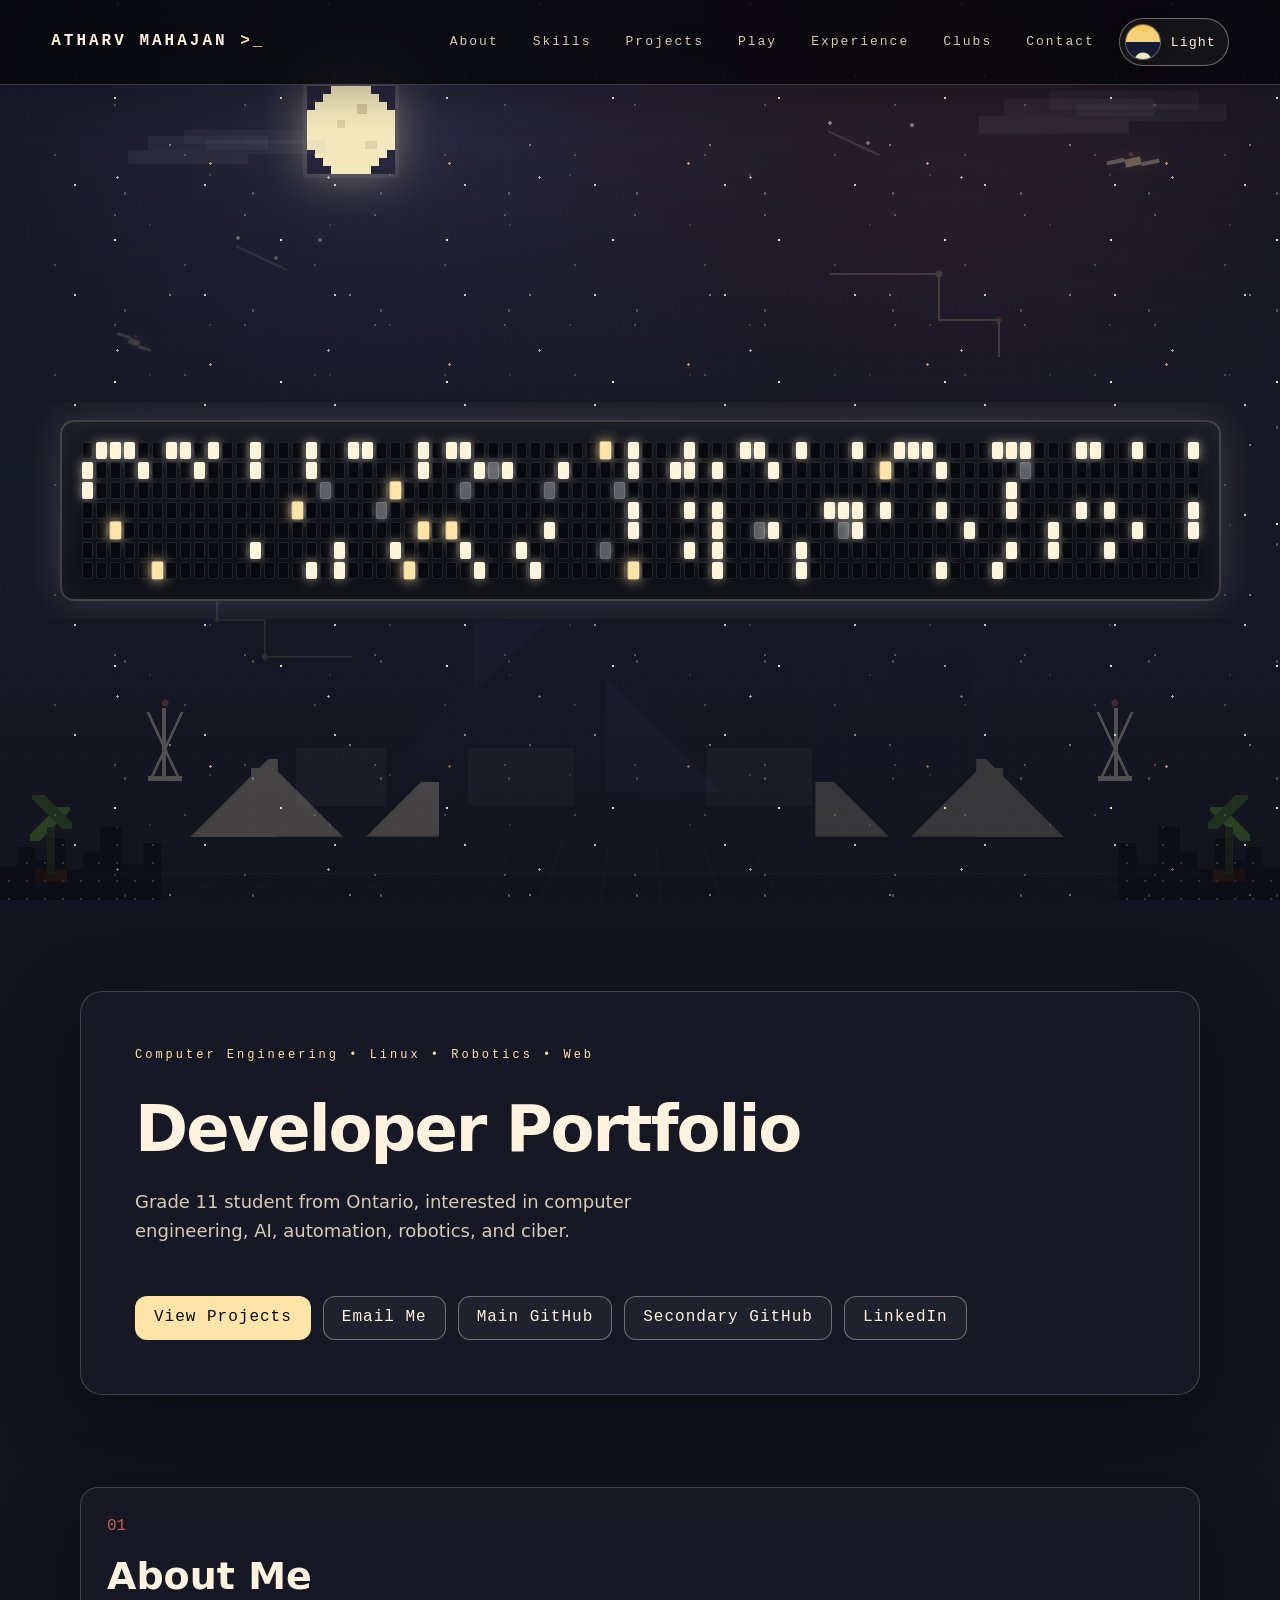
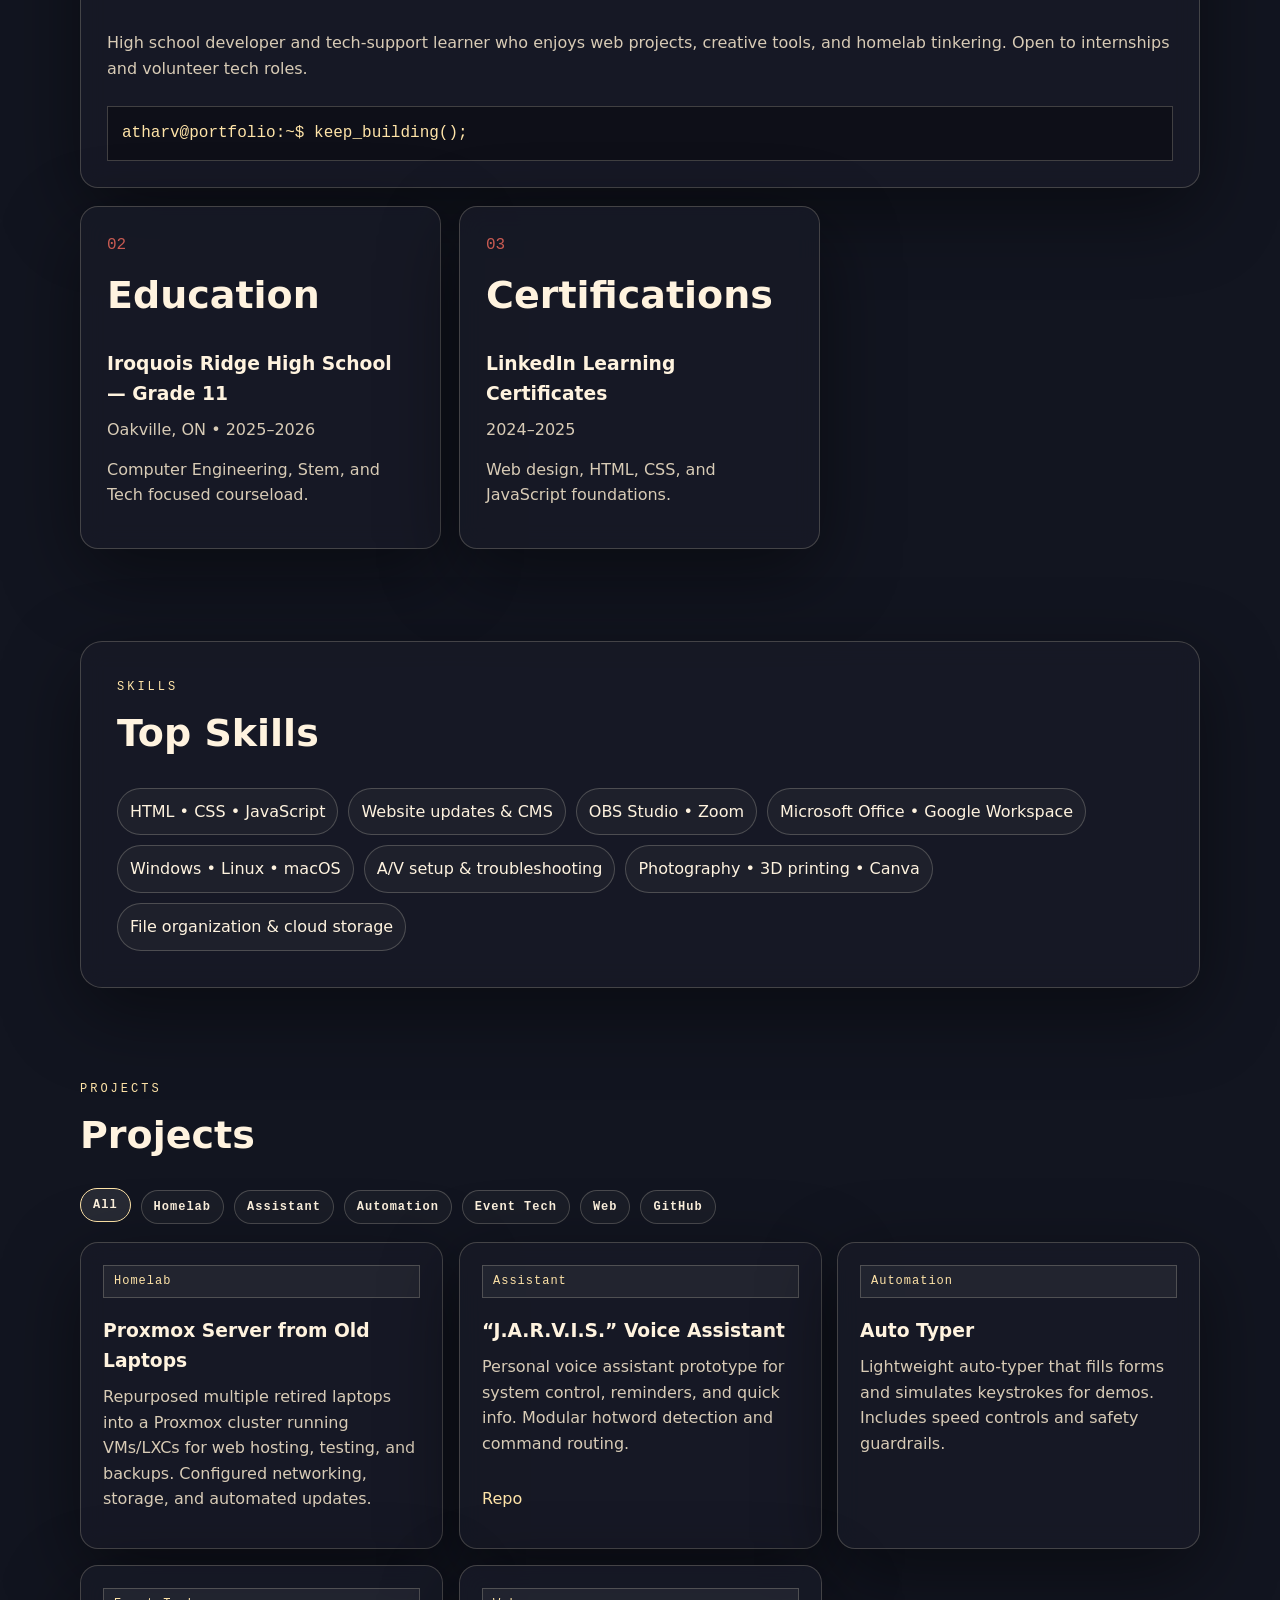
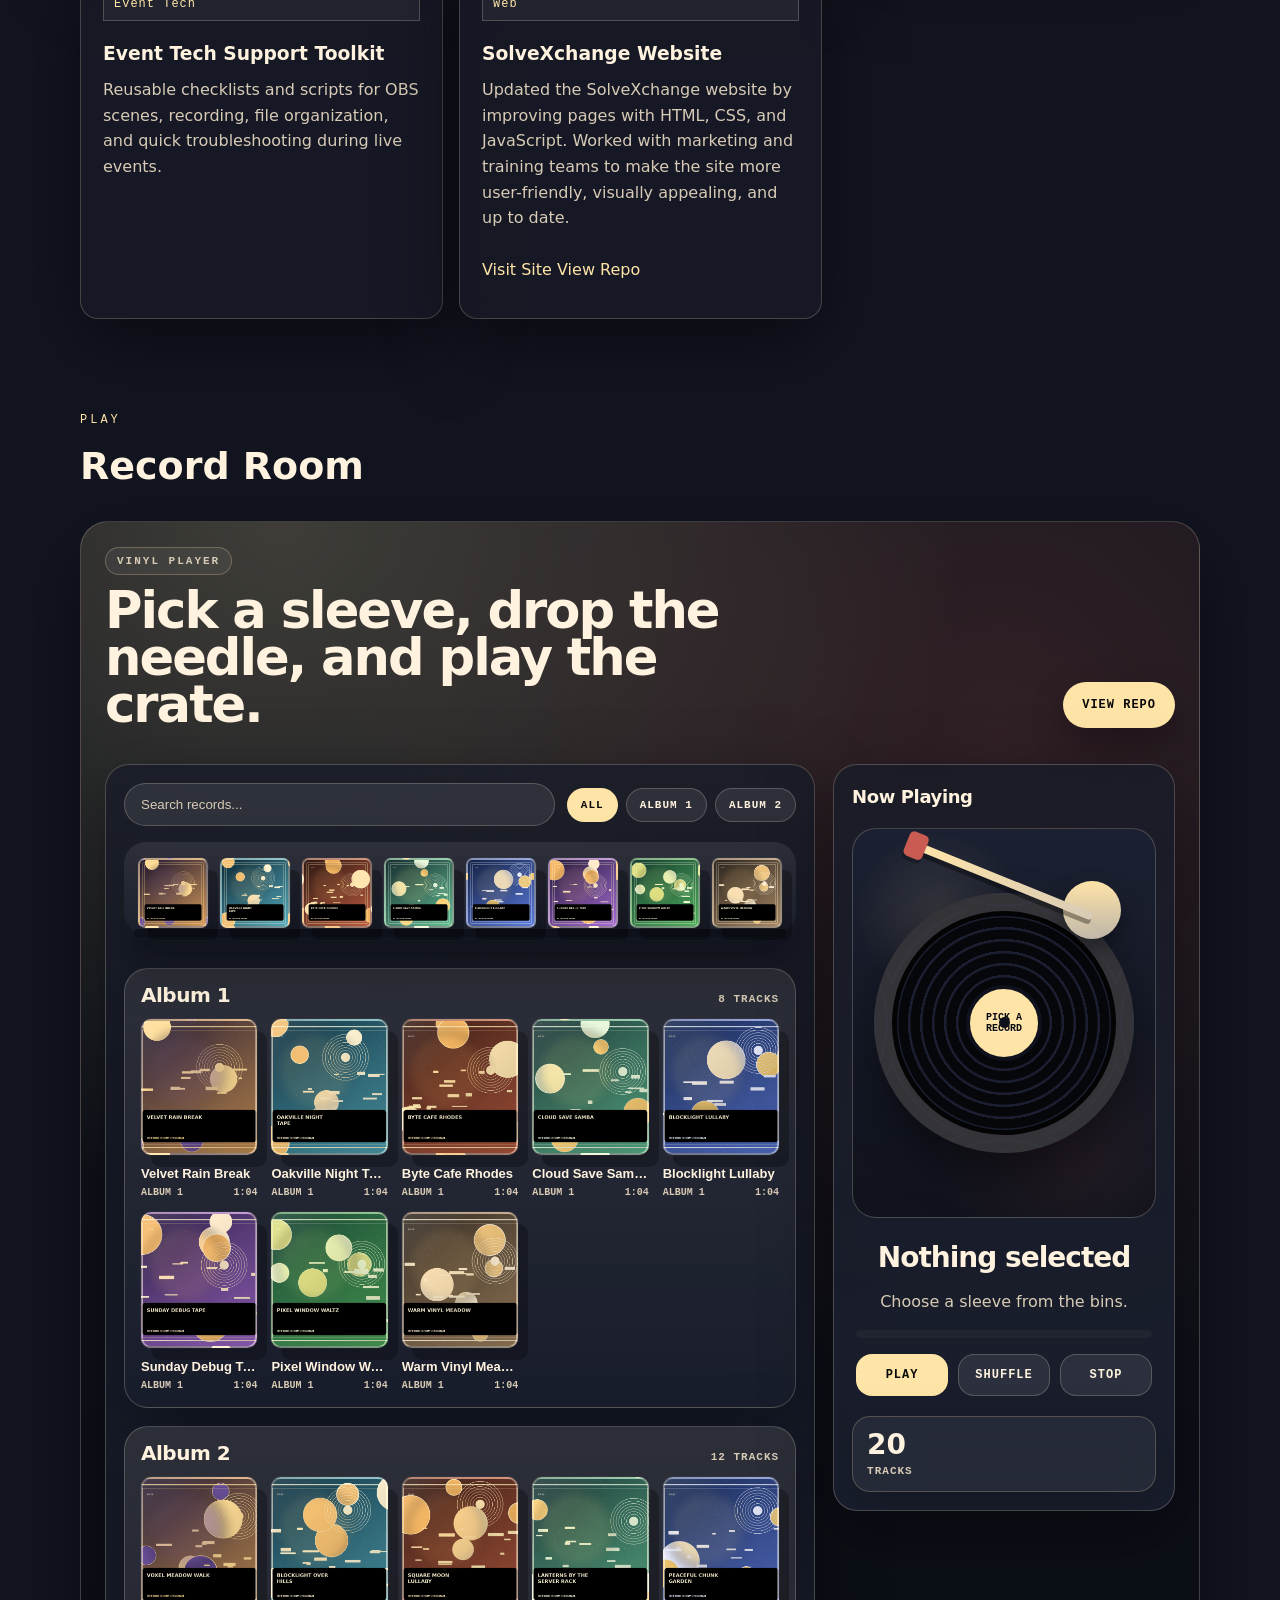
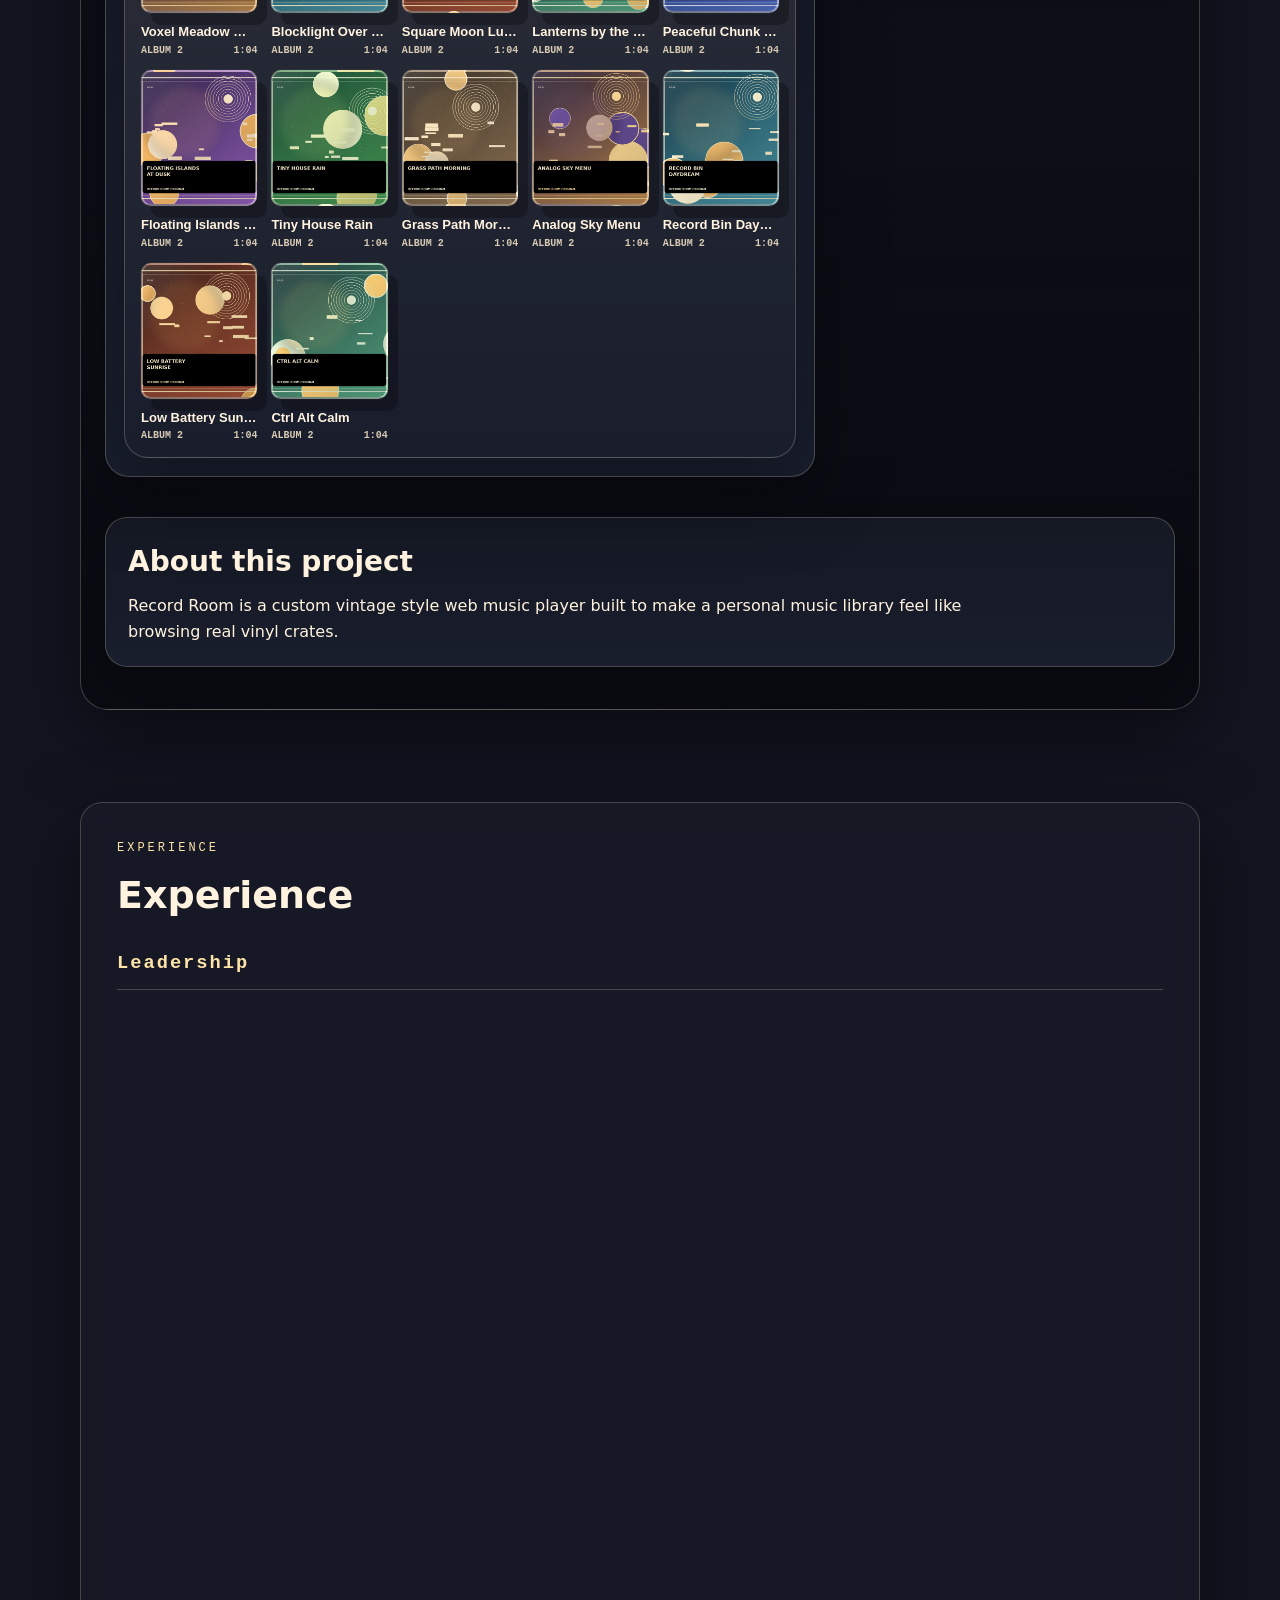
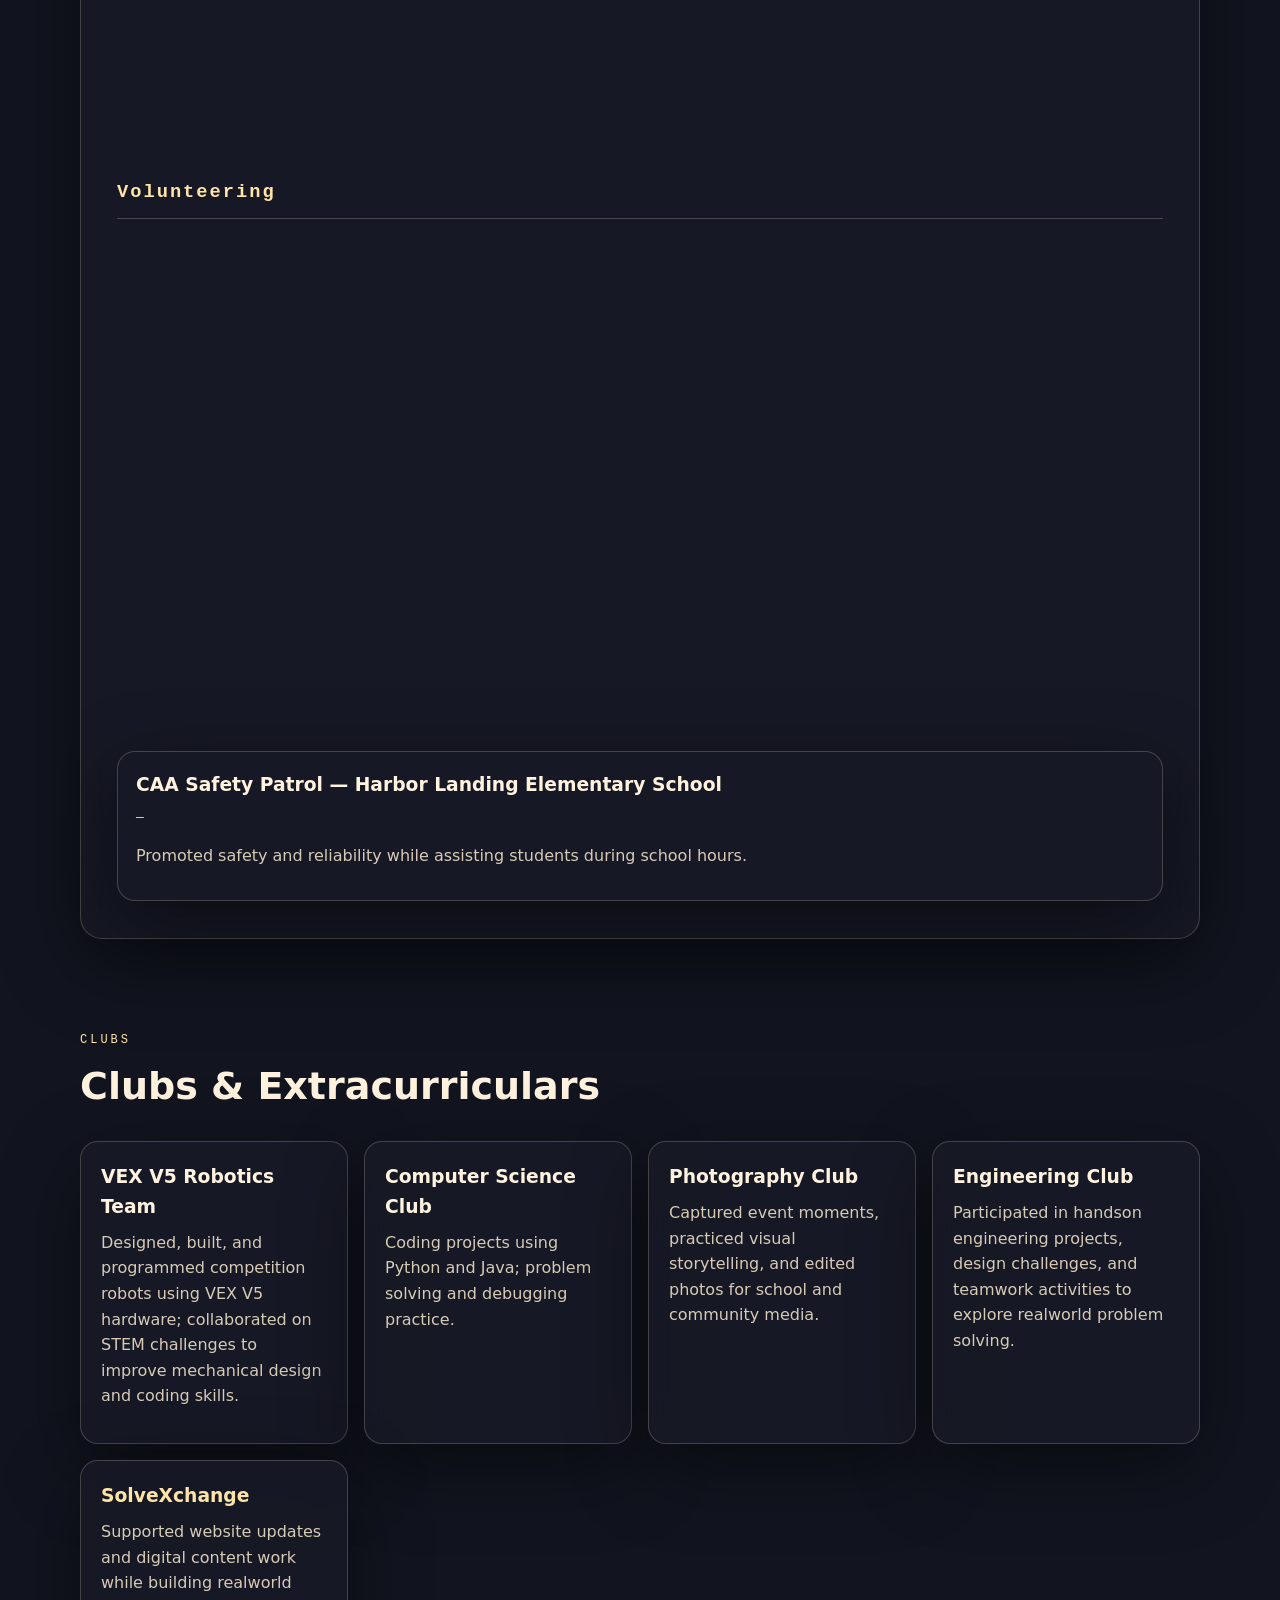
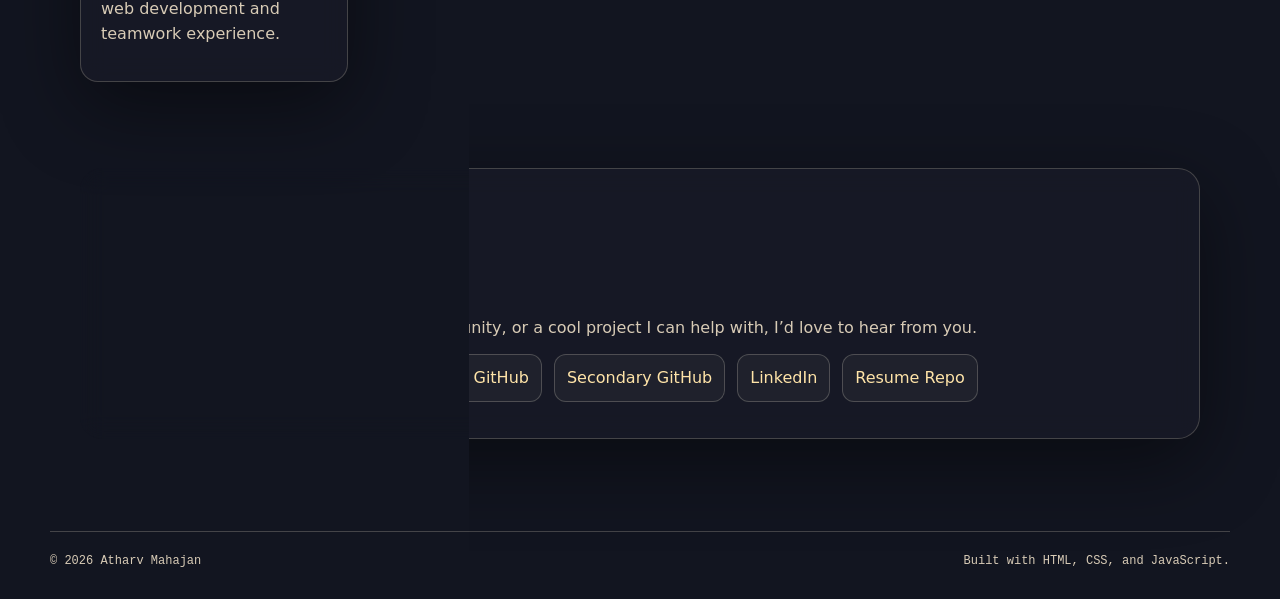
==== index.html @ 2f653647 "Update index.html" ====
<!DOCTYPE html>

<html lang="en">
<head>
<meta charset="utf-8"/>
<meta content="width=device-width, initial-scale=1.0" name="viewport"/>
<title>Atharv Mahajan | Portfolio</title>
<meta content="Atharv Mahajan portfolio with pixel art web elements, projects, skills, volunteering, and contact." name="description"/>
<link href="styles.css" rel="stylesheet"/>
</head>
<body>
<div aria-hidden="true" class="site-bg">
<div class="stars"></div>
<div class="twinkle-stars"></div>
<div class="light-details"></div>
<div class="constellation constellation-a"></div>
<div class="constellation constellation-b"></div>
<div class="moon"></div>
<div class="cloud cloud-a"></div>
<div class="cloud cloud-b"></div>
<div class="mountains"></div>
<div class="pixel-water"></div>
<div class="ground-grid"></div>
<div class="signal-tower tower-left"></div>
<div class="signal-tower tower-right"></div>
<div class="pixel-satellite satellite-a"></div>
<div class="pixel-satellite satellite-b"></div>
<div class="pixel-ridge ridge-a"></div>
<div class="pixel-ridge ridge-b"></div>
<div class="circuit-trace trace-a"></div>
<div class="circuit-trace trace-b"></div>
<div class="skyline skyline-left"></div>
<div class="skyline skyline-right"></div>
<div class="plant plant-left"></div>
<div class="plant plant-right"></div>
</div>
<header class="topbar">
<a aria-label="Go to home" class="brand" href="#home">
<span>ATHARV MAHAJAN</span>
<span class="cursor">&gt;_</span>
</a>
<div class="topbar-actions">
<nav aria-label="Main navigation" class="nav">
<a href="#about">About</a>
<a href="#skills">Skills</a>
<a href="#projects">Projects</a><a href="#play">Play</a>
<a href="#experience">Experience</a>
<a href="#clubs">Clubs</a>
<a href="#contact">Contact</a>
</nav>
<button aria-label="Switch theme" class="theme-toggle day-night-toggle" id="themeToggle" type="button">
<span aria-hidden="true" class="dial-face"><span class="dial-disc"></span></span>
<span class="theme-label">Light</span>
</button>
</div>
</header>
<main>
<section aria-label="Opening name board" class="hero hero-board" id="home">
<div class="name-stage">
<p class="eyebrow board-kicker"></p>
<div aria-label="Animated flip board spelling Atharv Mahajan" class="flip-wrap">
<div class="flip-board" id="nameBoard"></div>
</div>
</div>
</section>
<section class="hero-copy panel-frame intro-panel" id="intro">
<p class="eyebrow">Computer Engineering  • Linux • Robotics • Web</p>
<h1>Developer Portfolio</h1>
<p class="hero-text">
        Grade 11 student from Ontario, interested in computer engineering,
        AI, automation, robotics, and ciber.
      </p>
<div class="hero-actions">
<a class="btn primary" href="#projects">View Projects</a>
<a class="btn" href="#contact">Email Me</a>
<a class="btn" href="https://github.com/Atharvamaj" rel="noopener" target="_blank">Main GitHub</a><a class="btn" href="https://github.com/mahajanatharv2009-design" rel="noopener" target="_blank">Secondary GitHub</a>
<a class="btn" href="https://www.linkedin.com/in/atharv-mahajan-990a02402/" rel="noopener" target="_blank">LinkedIn</a>
</div>
</section>
<section class="section-grid" id="about">
<div class="section-card wide">
<div class="card-title"><span>01</span><h2>About Me</h2></div>
<p>
          High school developer and tech-support learner who enjoys web projects,
          creative tools, and homelab tinkering. Open to internships and volunteer tech roles.
        </p>
<div class="mini-terminal">
<span>atharv@portfolio:~$</span> keep_building();
        </div>
</div>
<div class="section-card">
<div class="card-title"><span>02</span><h2>Education</h2></div>
<h3>Iroquois Ridge High School — Grade 11</h3>
<p>Oakville, ON • 2025–2026</p>
<p>Computer Engineering, Stem, and Tech focused courseload.</p>
</div>
<div class="section-card">
<div class="card-title"><span>03</span><h2>Certifications</h2></div>
<h3>LinkedIn Learning Certificates</h3>
<p>2024–2025</p>
<p>Web design, HTML, CSS, and JavaScript foundations.</p>
</div>
</section>
<section class="panel-frame content-section" id="skills">
<div class="section-heading">
<span class="section-number">SKILLS</span>
<h2>Top Skills</h2>
</div>
<div class="skills-grid">
<span>HTML • CSS • JavaScript</span>
<span>Website updates &amp; CMS</span>
<span>OBS Studio • Zoom</span>
<span>Microsoft Office • Google Workspace</span>
<span>Windows • Linux • macOS</span>
<span>A/V setup &amp; troubleshooting</span>
<span>Photography • 3D printing • Canva</span>
<span>File organization &amp; cloud storage</span>
</div>
</section>
<section class="content-section" id="projects">
<div class="section-heading">
<span class="section-number">PROJECTS</span>
<h2>Projects</h2>
</div>
<div aria-label="Project filters" class="project-controls">
<button class="filter-btn active" data-filter="all" type="button">All</button>
<button class="filter-btn" data-filter="Homelab" type="button">Homelab</button>
<button class="filter-btn" data-filter="Assistant" type="button">Assistant</button>
<button class="filter-btn" data-filter="Automation" type="button">Automation</button>
<button class="filter-btn" data-filter="Event Tech" type="button">Event Tech</button>
<button class="filter-btn" data-filter="Web" type="button">Web</button>
<button class="filter-btn" data-filter="GitHub" type="button">GitHub</button>
</div>
<div class="project-grid" id="projectGrid">
<article class="project-card" data-category="Homelab">
<div class="project-tag">Homelab</div>
<h3>Proxmox Server from Old Laptops</h3>
<p>Repurposed multiple retired laptops into a Proxmox cluster running VMs/LXCs for web hosting, testing, and backups. Configured networking, storage, and automated updates.</p>
</article>
<article class="project-card" data-category="Assistant">
<div class="project-tag">Assistant</div>
<h3>“J.A.R.V.I.S.” Voice Assistant</h3>
<p>Personal voice assistant prototype for system control, reminders, and quick info. Modular hotword detection and command routing.</p>
<p class="links"><a href="https://github.com/mahajanatharv2009-design/J.A.R.V.I.S." rel="noopener" target="_blank">Repo</a></p>
</article>
<article class="project-card" data-category="Automation">
<div class="project-tag">Automation</div>
<h3>Auto Typer</h3>
<p>Lightweight auto-typer that fills forms and simulates keystrokes for demos. Includes speed controls and safety guardrails.</p>
</article>
<article class="project-card" data-category="Event Tech">
<div class="project-tag">Event Tech</div>
<h3>Event Tech Support Toolkit</h3>
<p>Reusable checklists and scripts for OBS scenes, recording, file organization, and quick troubleshooting during live events.</p>
</article>
<article class="project-card" data-category="Web">
  <div class="project-tag">Web</div>

  <h3>SolveXchange Website</h3>

  <p>
    Updated the SolveXchange website by improving pages with HTML, CSS, and JavaScript.
    Worked with marketing and training teams to make the site more user-friendly,
    visually appealing, and up to date.
  </p>

  <p class="links">
    <a href="https://www.solvexchange.org" rel="noopener" target="_blank">Visit Site</a>
    <a href="https://github.com/yih0nk/SolveXchange-Website/tree/Atharv" rel="noopener" target="_blank">View Repo</a>
  </p>
</article>
</div>
</section>
<section class="content-section record-room-section" id="play">
<div class="section-heading">
<span class="section-number">PLAY</span>
<h2>Record Room</h2>
</div>
<div aria-label="Interactive record room music player" class="record-room">
<div class="rr-head">
<div>
<p class="rr-kicker">VINYL PLAYER</p>
<h3>Pick a sleeve, drop the needle, and play the crate.</h3>
</div>
<a class="rr-repo-btn" href="https://github.com/Atharvamaj" target="_blank" rel="noopener">View Repo</a>
</div>
<div class="rr-layout">
<section aria-label="Record store bins" class="rr-room">
<div class="rr-controls">
<input autocomplete="off" class="rr-search" id="rrSearch" placeholder="Search records..."/>
<div aria-label="Record filters" class="rr-tabs">
<button class="rr-tab active" data-filter="all" type="button">All</button>
<button class="rr-tab" data-filter="my" type="button">Album 1</button>
<button class="rr-tab" data-filter="other" type="button">Album 2</button>
</div>
</div>
<div class="rr-wall" id="rrWall"></div>
<div class="rr-bins">
<div class="rr-bin" id="rrMainBinWrap">
<div class="rr-bin-head"><h3>Album 1</h3><small id="rrAlbumOneCount">0 tracks</small></div>
<div class="rr-records" id="rrMyBin"></div>
<div class="rr-empty" id="rrEmptyMy">No matching records here.</div>
</div>
<div class="rr-bin" id="rrNameBinWrap">
<div class="rr-bin-head"><h3>Album 2</h3><small id="rrAlbumTwoCount">0 tracks</small></div>
<div class="rr-records" id="rrOtherBin"></div>
<div class="rr-empty" id="rrEmptyOther">No matching records here.</div>
</div>
</div>
</section>
<aside aria-label="Turntable player" class="rr-deck">
<h3>Now Playing</h3>
<div class="rr-turntable">
<div class="rr-platter" id="rrRecord"><div class="rr-center-label" id="rrLabel">PICK A RECORD</div></div>
<div class="rr-arm-base"></div>
<div class="rr-arm" id="rrArm"></div>
</div>
<div class="rr-now">
<h3 class="rr-now-title" id="rrNowTitle">Nothing selected</h3>
<p class="rr-now-meta" id="rrNowMeta">Choose a sleeve from the bins.</p>
<div class="rr-progress"><div class="rr-bar" id="rrBar"></div></div>
<div class="rr-actions">
<button id="rrPlayBtn" type="button">Play</button>
<button class="rr-secondary" id="rrShuffleBtn" type="button">Shuffle</button>
<button class="rr-secondary" id="rrStopBtn" type="button">Stop</button>
</div>
<div class="rr-queue" id="rrQueue"></div>
</div>
<div class="rr-stat"><b id="rrTrackCount">0</b><span>Tracks</span></div>
</div>
<div class="rr-project-info">
<div>
<h3>About this project</h3>
<p>Record Room is a custom vintage style web music player built to make a personal music library feel like browsing real vinyl crates.</p>
</div>
</aside>
</div>
</div>
</section>
<section class="content-section panel-frame" id="experience">
<div class="section-heading">
<span class="section-number">EXPERIENCE</span>
<h2>Experience</h2>
</div>
<div class="experience-groups">
<div class="experience-group">
<h3 class="experience-subheading">Leadership</h3>
<div class="timeline">
<article>
<h3>Web Developer — <a href="https://www.solvexchange.org" rel="noopener" target="_blank">SolveXchange</a></h3>
<p class="meta">2025–2027</p>
<p>Updated the SolveXchange website by improving pages with HTML, CSS, and JavaScript. Worked with marketing and training teams to make the site more user-friendly, visually appealing, and up to date.</p>
</article>
<article>
<h3>VEX V5 Robotics Team — Robotics Leadership</h3>
<p class="meta">2025–2027</p>
<p>Supported robotics teamwork by designing, building, and programming VEX V5 robots while collaborating on STEM challenges, testing ideas, and improving mechanical and coding decisions.</p>
</article>
<article>
<h3>Youth Library Leader — Oakville Public Library</h3>
<p class="meta">2025–2026</p>
<p>Volunteered with Oakville Public Library’s teen leadership program for ages 14–18; planned library events, supported community programs, and developed leadership and public-speaking skills. Collected Volunteering experience 20 hours</p>
</article>
<article>
<h3>Link Crew Leader — Iroquois Ridge High School</h3>
<p class="meta">2025-2026</p>
<p>Mentor Grade 9 students and support their transition into high school life; develop leadership, teamwork, and communication through peer engagement. Collected Volunteering experience 20 hours</p>
</article>
</div>
</div>
<div class="experience-group">
<h3 class="experience-subheading">Volunteering</h3>
<div class="timeline">
<article>
<h3>Volunteer — Halton Down Syndrome Association</h3>
<p class="meta">2024</p>
<p>Assisted with event coordination and technical setup during community events; learned inclusive teamwork and event logistics.</p>
</article>
<article>
<h3>Community Photography Volunteer — Local Temple</h3>
<p class="meta">2023</p>
<p>Captured and organized event photos to support online promotion and engagement; applied visual storytelling skills.</p>
</article>
<article>
<h3>Greeting Card Volunteer — Sending Sunshine</h3>
<p class="meta">2023–2024</p>
<p>Designed and sent over 100 greeting cards to support seniors’ well-being.</p>
</article>
<article>
<h3>CAA Safety Patrol — Harbor Landing Elementary School</h3>
<p class="meta">—</p>
<p>Promoted safety and reliability while assisting students during school hours.</p>
</article>
</div>
</div>
</div></section>
<section class="content-section" id="clubs">
<div class="section-heading">
<span class="section-number">CLUBS</span>
<h2>Clubs &amp; Extracurriculars</h2>
</div>
<div class="club-grid">
<div><h3>VEX V5 Robotics Team</h3><p>Designed, built, and programmed competition robots using VEX V5 hardware; collaborated on STEM challenges to improve mechanical design and coding skills.</p></div>
<div><h3>Computer Science Club</h3><p>Coding projects using Python and Java; problem solving and debugging practice.</p></div>
<div><h3>Photography Club</h3><p>Captured event moments, practiced visual storytelling, and edited photos for school and community media.</p></div>
<div><h3>Engineering Club</h3><p>Participated in handson engineering projects, design challenges, and teamwork activities to explore realworld problem solving.</p></div>
<div><h3><a href="https://www.solvexchange.org" rel="noopener" target="_blank">SolveXchange</a></h3><p>Supported website updates and digital content work while building realworld web development and teamwork experience.</p></div></div>
</section>
<section class="contact panel-frame" id="contact">
<div class="section-heading">
<span class="section-number">CONTACT</span>
<h2>Contact</h2>
</div>
<p>If you have an internship, volunteer opportunity, or a cool project I can help with, I’d love to hear from you.</p>
<div class="contact-links">
<a href="mailto:mahajanatharv2009@gmail.com?subject=Portfolio%20Inquiry">mahajanatharv2009@gmail.com</a>
<a href="https://github.com/Atharvamaj" rel="noopener" target="_blank">Main GitHub</a>
<a href="https://github.com/mahajanatharv2009-design" rel="noopener" target="_blank">Secondary GitHub</a>
<a href="https://www.linkedin.com/in/atharv-mahajan-990a02402/" rel="noopener" target="_blank">LinkedIn</a>
<a href="https://github.com/mahajanatharv2009-design/Resume_AtharvMahajan" rel="noopener" target="_blank">Resume Repo</a></div>
</section>
</main>
<footer>
<span>© <span id="year"></span> Atharv Mahajan</span>
<span>Built with HTML, CSS, and JavaScript.</span>
</footer>
<script src="tracks.js"></script><script src="generated-projects.js"></script><script src="script.js"></script>
</body>
</html>
---- styles.css ----
:root {
  --bg: #0b0c12;
  --panel: rgba(17, 20, 29, 0.90);
  --panel-solid: #151925;
  --panel-soft: rgba(255, 255, 255, 0.065);
  --line: rgba(240, 232, 216, 0.18);
  --line-strong: rgba(255, 245, 225, 0.32);
  --text: #f7eddc;
  --muted: #c8bca8;
  --accent: #fff0c8;
  --red: #b4473f;
  --red-soft: rgba(180, 71, 63, 0.34);
  --glow: rgba(255, 240, 200, 0.40);
  --shadow: 0 24px 80px rgba(0, 0, 0, 0.46);
  --font-pixel: ui-monospace, SFMono-Regular, Menlo, Monaco, Consolas, "Liberation Mono", "Courier New", monospace;
  --font-body: Inter, ui-sans-serif, system-ui, -apple-system, BlinkMacSystemFont, "Segoe UI", sans-serif;
}

* { box-sizing: border-box; }
html { scroll-behavior: smooth; }
body {
  margin: 0;
  min-height: 100vh;
  background: var(--bg);
  color: var(--text);
  font-family: var(--font-body);
  line-height: 1.6;
  overflow-x: hidden;
}

a { color: var(--accent); text-decoration: none; }
a:hover { text-decoration: underline; }

.site-bg {
  position: fixed;
  inset: 0;
  overflow: hidden;
  z-index: -2;
  background:
    linear-gradient(180deg, rgba(18, 20, 34, 0.34), #11121a 68%, #0b0c12),
    radial-gradient(circle at 30% 15%, rgba(100, 82, 135, 0.30), transparent 38%),
    radial-gradient(circle at 70% 25%, rgba(145, 55, 58, 0.24), transparent 42%);
}

.site-bg::after {
  content: "";
  position: absolute;
  inset: 0;
  background-image:
    linear-gradient(rgba(255,255,255,.035) 1px, transparent 1px),
    linear-gradient(90deg, rgba(255,255,255,.035) 1px, transparent 1px);
  background-size: 28px 28px;
  opacity: .32;
}

.stars,
.stars::before,
.stars::after {
  position: absolute;
  inset: 0;
  content: "";
  background-repeat: repeat;
  background-image:
    radial-gradient(circle, #fff 1px, transparent 1px),
    radial-gradient(circle, rgba(255,255,255,.55) 1px, transparent 1px);
  background-size: 130px 110px, 180px 150px;
  background-position: 10px 20px, 80px 70px;
  opacity: .75;
}
.stars::before { transform: translate(40px, 30px); opacity: .35; }
.stars::after { transform: translate(-20px, 80px); opacity: .28; }

.moon {
  position: absolute;
  top: 96px;
  left: 28%;
  width: 62px;
  height: 62px;
  border-radius: 50%;
  background: #f2dfaf;
  box-shadow: 0 0 36px rgba(242, 223, 175, 0.42);
}
.moon::after {
  content: "";
  position: absolute;
  width: 58px;
  height: 58px;
  border-radius: 50%;
  background: #080812;
  left: 18px;
  top: -6px;
}

.cloud {
  position: absolute;
  height: 14px;
  width: 120px;
  background: rgba(145, 144, 160, 0.2);
  box-shadow:
    20px -14px 0 rgba(145, 144, 160, 0.16),
    56px -20px 0 rgba(145, 144, 160, 0.14),
    78px -10px 0 rgba(145, 144, 160, 0.16);
  image-rendering: pixelated;
}
.cloud-a { top: 185px; left: 10%; }
.cloud-b { top: 140px; right: 13%; transform: scale(1.25); }

.mountains {
  position: absolute;
  left: 24%;
  bottom: 18%;
  width: 52%;
  height: 210px;
  opacity: .8;
  background:
    linear-gradient(135deg, transparent 50%, #181a2a 51%) left bottom / 45% 100% no-repeat,
    linear-gradient(225deg, transparent 50%, #22233a 51%) center bottom / 50% 100% no-repeat,
    linear-gradient(135deg, transparent 50%, #151624 51%) right bottom / 40% 82% no-repeat;
  filter: drop-shadow(0 0 24px rgba(83,70,116,.12));
}

.skyline {
  position: absolute;
  bottom: 22%;
  width: 34%;
  height: 170px;
  opacity: .9;
  background:
    linear-gradient(to top, #050509 0 100%);
  clip-path: polygon(0 100%,0 72%,4% 72%,4% 55%,8% 55%,8% 66%,11% 66%,11% 48%,15% 48%,15% 74%,19% 74%,19% 60%,23% 60%,23% 38%,28% 38%,28% 70%,33% 70%,33% 52%,37% 52%,37% 100%);
}
.skyline-left { left: 0; }
.skyline-right { right: 0; transform: scaleX(-1); }
.skyline::after {
  content: "";
  position: absolute;
  inset: 0;
  background-image: radial-gradient(#f1e6c6 1px, transparent 1px);
  background-size: 18px 18px;
  opacity: .5;
}

.plant {
  position: absolute;
  bottom: 26px;
  width: 46px;
  height: 95px;
  opacity: .75;
  background:
    linear-gradient(#223516, #223516) 19px 40px / 8px 48px no-repeat,
    linear-gradient(45deg, transparent 40%, #31551e 42% 62%, transparent 64%) 4px 8px / 40px 34px no-repeat,
    linear-gradient(-45deg, transparent 40%, #47732c 42% 62%, transparent 64%) 2px 20px / 40px 34px no-repeat,
    linear-gradient(90deg, #25150d, #372010) 7px 82px / 32px 18px no-repeat;
}
.plant-left { left: 28px; }
.plant-right { right: 28px; transform: scaleX(-1); }

.topbar {
  position: sticky;
  top: 0;
  z-index: 10;
  display: flex;
  align-items: center;
  justify-content: space-between;
  gap: 24px;
  padding: 18px clamp(18px, 4vw, 56px);
  background: rgba(4, 5, 8, 0.78);
  backdrop-filter: blur(16px);
  border-bottom: 1px solid var(--line);
}
.brand {
  font-family: var(--font-pixel);
  color: var(--text);
  letter-spacing: 3px;
  font-weight: 800;
  white-space: nowrap;
}
.cursor { color: var(--accent); animation: blink 1s steps(2) infinite; }
@keyframes blink { 50% { opacity: .2; } }
.nav { display: flex; gap: clamp(14px, 3vw, 34px); font-family: var(--font-pixel); letter-spacing: 2px; font-size: 13px; }
.nav a { color: var(--muted); }
.nav a:hover { color: var(--accent); text-decoration: none; }

main { width: min(1180px, calc(100% - 32px)); margin: 0 auto; padding: 70px 0 90px; }
.panel-frame,
.section-card,
.project-card,
.club-grid > div,
.timeline article {
  background: var(--panel);
  border: 1px solid var(--line);
  box-shadow: var(--shadow);
  backdrop-filter: blur(12px);
}
.panel-frame {
  border-radius: 22px;
  position: relative;
  overflow: hidden;
}
.panel-frame::before,
.project-card::before,
.section-card::before {
  content: "";
  position: absolute;
  inset: 0;
  pointer-events: none;
  border: 1px solid rgba(255,255,255,.05);
  margin: 7px;
}

.hero {
  display: grid;
  grid-template-columns: 0.88fr 1.12fr;
  gap: 34px;
  align-items: center;
  min-height: 520px;
  padding: clamp(24px, 5vw, 54px);
}
.eyebrow,
.section-number {
  font-family: var(--font-pixel);
  letter-spacing: 3px;
  color: var(--accent);
  font-size: 12px;
}
h1 { font-size: clamp(36px, 5vw, 72px); line-height: .95; margin: 12px 0 20px; letter-spacing: -2px; }
h2 { margin: 0; font-size: clamp(24px, 3vw, 38px); }
h3 { margin: 0 0 8px; }
p { color: var(--muted); margin: 0 0 14px; }
.hero-text { font-size: 18px; max-width: 560px; }
.hero-actions { display: flex; flex-wrap: wrap; gap: 12px; margin-top: 28px; }
.btn {
  display: inline-flex;
  align-items: center;
  justify-content: center;
  min-height: 44px;
  padding: 0 18px;
  border: 1px solid var(--line-strong);
  background: rgba(255,255,255,.04);
  color: var(--text);
  font-family: var(--font-pixel);
  letter-spacing: 1px;
  border-radius: 12px;
}
.btn.primary { background: var(--accent); color: #090909; border-color: transparent; }
.btn:hover { transform: translateY(-2px); text-decoration: none; }

.flip-wrap {
  display: grid;
  place-items: center;
  overflow-x: auto;
  padding: 20px 0;
}
.flip-board {
  display: grid;
  gap: 3px;
  padding: 24px;
  background: linear-gradient(180deg, #181a22, #0e1016);
  border: 2px solid rgba(255, 245, 225, .20);
  box-shadow:
    0 0 46px rgba(255, 240, 200, 0.16),
    inset 0 0 30px rgba(255,255,255,0.055);
  perspective: 900px;
  width: max-content;
}
.flip-panel {
  width: 14px;
  height: 22px;
  background: #090a0f;
  border-radius: 2px;
  border: 1px solid rgba(255,255,255,.10);
  transform-style: preserve-3d;
  transition:
    transform 0.28s cubic-bezier(.2,.8,.2,1),
    background 0.18s ease,
    box-shadow 0.18s ease;
}
.flip-panel.on {
  background: #fff5da;
  box-shadow: 0 0 11px rgba(255, 245, 218, 0.62);
  transform: rotateX(180deg);
}

.content-section,
.section-grid { margin-top: 44px; }
.section-grid { display: grid; grid-template-columns: repeat(2, 1fr); gap: 18px; }
.section-card { position: relative; border-radius: 18px; padding: 26px; }
.section-card.wide { grid-column: 1 / -1; }
.card-title,
.section-heading { display: flex; align-items: end; justify-content: space-between; gap: 14px; margin-bottom: 22px; }
.card-title span { color: var(--red); font-family: var(--font-pixel); }
.mini-terminal {
  margin-top: 24px;
  padding: 14px;
  border: 1px solid var(--line);
  background: rgba(0,0,0,.35);
  font-family: var(--font-pixel);
  color: var(--accent);
}
.skills-grid { display: flex; flex-wrap: wrap; gap: 10px; padding: 28px; }
.skills-grid span {
  border: 1px solid var(--line);
  padding: 10px 12px;
  background: rgba(255,255,255,.035);
  border-radius: 999px;
  color: var(--text);
}
.project-grid { display: grid; grid-template-columns: repeat(3, 1fr); gap: 16px; }
.project-card { position: relative; border-radius: 18px; padding: 22px; min-height: 260px; transition: transform .18s ease, border-color .18s ease; }
.project-card:hover { transform: translateY(-5px); border-color: var(--line-strong); }
.project-tag {
  display: inline-flex;
  font-family: var(--font-pixel);
  font-size: 12px;
  letter-spacing: 1px;
  color: var(--accent);
  background: rgba(255,255,255,.05);
  border: 1px solid var(--line);
  padding: 6px 10px;
  margin-bottom: 18px;
}
.links { margin-top: 18px; }
.timeline { display: grid; gap: 14px; padding: 0 28px 28px; }
.timeline article { border-radius: 16px; padding: 18px; }
.meta { color: var(--accent); font-family: var(--font-pixel); font-size: 13px; }
.club-grid { display: grid; grid-template-columns: repeat(3, 1fr); gap: 16px; }
.club-grid > div { border-radius: 18px; padding: 20px; }
.contact { margin-top: 44px; padding: 28px; }
.contact-links { display: flex; flex-wrap: wrap; gap: 12px; }
.contact-links a {
  padding: 10px 12px;
  border: 1px solid var(--line);
  border-radius: 12px;
  background: rgba(255,255,255,.04);
}
footer {
  width: min(1180px, calc(100% - 32px));
  margin: 0 auto 28px;
  display: flex;
  justify-content: space-between;
  gap: 16px;
  color: var(--muted);
  font-family: var(--font-pixel);
  font-size: 12px;
  border-top: 1px solid var(--line);
  padding-top: 20px;
}

@media (max-width: 980px) {
  .hero { grid-template-columns: 1fr; }
  .project-grid,
  .club-grid { grid-template-columns: repeat(2, 1fr); }
  .nav { display: none; }
}
@media (max-width: 640px) {
  main { padding-top: 36px; }
  .hero { padding: 22px; }
  .project-grid,
  .club-grid,
  .section-grid { grid-template-columns: 1fr; }
  .flip-panel { width: 7px; height: 12px; }
  .flip-board { gap: 2px; padding: 14px; }
  footer { flex-direction: column; }
}

html[data-theme="light"] {
  --bg: #f7f0de;
  --panel: rgba(255, 249, 232, 0.88);
  --panel-solid: #fff8e7;
  --panel-soft: rgba(80, 45, 18, 0.05);
  --line: rgba(72, 48, 28, 0.18);
  --line-strong: rgba(72, 48, 28, 0.32);
  --text: #24190f;
  --muted: #5f5143;
  --accent: #7b3f12;
  --red: #9b2424;
  --red-soft: rgba(155, 36, 36, 0.18);
  --glow: rgba(123, 63, 18, 0.16);
  --shadow: 0 20px 70px rgba(74, 51, 32, 0.16);
}

html[data-theme="light"] .site-bg {
  background:
    linear-gradient(180deg, rgba(255, 238, 197, 0.25), #f8edcf 70%, #ead3a8),
    radial-gradient(circle at 30% 16%, rgba(255, 198, 94, 0.45), transparent 35%),
    radial-gradient(circle at 75% 26%, rgba(105, 156, 210, 0.25), transparent 45%);
}

html[data-theme="light"] .stars,
html[data-theme="light"] .stars::before,
html[data-theme="light"] .stars::after { opacity: .12; }

html[data-theme="light"] .moon {
  background: #f4a82f;
  box-shadow: 0 0 46px rgba(244, 168, 47, 0.35);
}
html[data-theme="light"] .moon::after { display: none; }
html[data-theme="light"] .cloud { background: rgba(92, 112, 132, 0.15); }
html[data-theme="light"] .mountains { opacity: .45; filter: none; }
html[data-theme="light"] .skyline { opacity: .45; }
html[data-theme="light"] .skyline::after { background-image: radial-gradient(#7b3f12 1px, transparent 1px); opacity: .35; }
html[data-theme="light"] .topbar { background: rgba(255, 249, 232, 0.8); }
html[data-theme="light"] .mini-terminal { background: rgba(123, 63, 18, .08); }
html[data-theme="light"] .flip-board { background: linear-gradient(180deg, #f2e7d0, #d7c2a2); border-color: rgba(75, 51, 30, .32); }
html[data-theme="light"] .flip-panel { background: #6d5a47; border-color: rgba(36,25,15,.18); }
html[data-theme="light"] .flip-panel.on { background: #fffaf0; box-shadow: 0 0 10px rgba(123,63,18,.34); }

.topbar-actions { display: flex; align-items: center; gap: clamp(10px, 2vw, 24px); min-width: 0; }
.theme-toggle {
  border: 1px solid var(--line-strong);
  background: rgba(255,255,255,.05);
  color: var(--text);
  min-height: 38px;
  padding: 0 14px;
  border-radius: 12px;
  font-family: var(--font-pixel);
  letter-spacing: 1px;
  cursor: pointer;
  white-space: nowrap;
}
.theme-toggle:hover { border-color: var(--accent); color: var(--accent); }

.flip-panel { width: var(--flip-w, 14px); height: var(--flip-h, 22px); }
.flip-wrap { max-width: 100%; }
.flip-board { max-width: 100%; }

.project-grid { grid-template-columns: repeat(auto-fit, minmax(min(280px, 100%), 1fr)); }
.club-grid { grid-template-columns: repeat(auto-fit, minmax(min(250px, 100%), 1fr)); }
.section-grid { grid-template-columns: repeat(auto-fit, minmax(min(310px, 100%), 1fr)); }
.section-card.wide { grid-column: 1 / -1; }

@media (max-width: 1100px) {
  .topbar { align-items: flex-start; flex-direction: column; gap: 12px; }
  .topbar-actions { width: 100%; justify-content: space-between; }
  .nav { overflow-x: auto; max-width: 100%; padding-bottom: 4px; scrollbar-width: thin; }
}

@media (max-width: 980px) {
  .nav { display: flex; }
  .hero { min-height: auto; }
}

@media (max-width: 720px) {
  main { width: min(100% - 20px, 1180px); padding: 26px 0 70px; }
  .topbar { padding: 14px 12px; }
  .brand { letter-spacing: 1.6px; font-size: 13px; }
  .topbar-actions { align-items: stretch; gap: 8px; }
  .nav { gap: 14px; font-size: 11px; letter-spacing: 1px; }
  .theme-toggle { min-height: 34px; padding: 0 10px; font-size: 11px; }
  h1 { letter-spacing: -1px; }
  .hero-actions .btn { width: 100%; }
  .section-heading, .card-title { align-items: flex-start; flex-direction: column; }
  .skills-grid { padding: 18px; }
  .timeline { padding: 0 18px 18px; }
  .contact { padding: 20px; }
  .plant { opacity: .35; transform: scale(.75); }
  .plant-right { transform: scaleX(-1) scale(.75); }
  .mountains { width: 85%; left: 8%; bottom: 20%; }
  .skyline { width: 70%; opacity: .52; }
}

@media (max-width: 430px) {
  .flip-board { padding: 10px; gap: 1px; }
  .hero { padding: 16px; }
  .panel-frame { border-radius: 16px; }
}

html { scroll-padding-top: 92px; }
body { background: var(--bg); }

.panel-frame::before,
.project-card::before,
.section-card::before { display: none !important; }

.site-bg { z-index: -3; }
.mountains { bottom: 7%; height: 170px; opacity: .55; }
.skyline { bottom: 0; height: 118px; opacity: .48; }
.plant { bottom: 18px; opacity: .58; }
.cloud-a { top: 150px; }
.cloud-b { top: 118px; }

.topbar {
  min-height: 74px;
  box-shadow: 0 12px 38px rgba(0,0,0,.24);
}

main {
  width: min(1120px, calc(100% - clamp(20px, 5vw, 72px)));
  padding: 36px 0 92px;
}

.hero {
  display: grid;
  gap: clamp(20px, 3vw, 34px);
  align-content: center;
  min-height: calc(100svh - 86px);
  padding: 0;
}

.name-stage {
  border-radius: 24px;
  padding: clamp(18px, 3.6vw, 38px);
}

.name-stage .eyebrow { margin-bottom: 14px; }

.hero-copy {
  border-radius: 22px;
  padding: clamp(22px, 4vw, 44px);
  display: grid;
  gap: 8px;
}

.hero-copy h1 {
  max-width: 880px;
}

.flip-wrap {
  width: 100%;
  justify-content: center;
  overflow-x: auto;
  padding: 8px 0 18px;
  scrollbar-width: thin;
}

.flip-board {
  border-radius: 10px;
  flex-shrink: 0;
}

.boarding-strip {
  display: flex;
  align-items: center;
  justify-content: space-between;
  gap: 14px;
  border: 1px solid var(--line);
  border-radius: 14px;
  padding: 12px 14px;
  background: rgba(255,255,255,.035);
  font-family: var(--font-pixel);
  letter-spacing: 1px;
}

.boarding-label {
  color: var(--accent);
  white-space: nowrap;
}

#boardStatus {
  color: var(--muted);
  flex: 1;
  min-width: 0;
}

.boarding-arrow {
  color: var(--text);
  border: 1px solid var(--line-strong);
  border-radius: 12px;
  padding: 8px 12px;
  white-space: nowrap;
  transition: transform .18s ease, background .18s ease;
}

.boarding-arrow:hover {
  text-decoration: none;
  transform: translateY(3px);
  background: rgba(255,255,255,.07);
}

.content-section,
.section-grid { margin-top: clamp(42px, 7vw, 86px); }

.panel-frame.content-section,
#experience.panel-frame,
.contact.panel-frame {
  padding: clamp(22px, 4vw, 36px);
}

.section-heading,
.card-title {
  align-items: flex-start;
  justify-content: flex-start;
  flex-direction: column;
  gap: 4px;
  margin-bottom: 24px;
}

.section-heading h2,
.card-title h2 { text-align: left; }

.section-number,
.eyebrow {
  display: block;
}

.skills-grid { padding: 0; }

.project-controls {
  display: flex;
  flex-wrap: wrap;
  gap: 10px;
  margin: 0 0 18px;
}

.filter-btn {
  border: 1px solid var(--line);
  color: var(--text);
  background: rgba(255,255,255,.035);
  border-radius: 999px;
  padding: 9px 12px;
  font: 700 12px var(--font-pixel);
  letter-spacing: 1px;
  cursor: pointer;
  transition: transform .16s ease, background .16s ease, border-color .16s ease;
}

.filter-btn:hover,
.filter-btn.active {
  transform: translateY(-2px);
  border-color: var(--accent);
  background: rgba(255,255,255,.09);
}

.project-card {
  min-height: 0;
  display: flex;
  flex-direction: column;
}

.project-card.is-hidden { display: none; }
.project-card .links { margin-top: auto; padding-top: 12px; }

.timeline { padding: 0; }
.timeline article,
.club-grid > div,
.project-card,
.section-card {
  border-radius: 18px;
  transition: transform .18s ease, box-shadow .18s ease, border-color .18s ease;
}
.timeline article:hover,
.club-grid > div:hover,
.project-card:hover,
.section-card:hover {
  transform: translateY(-4px);
  border-color: var(--line-strong);
}

.club-grid > div { min-height: 0; }
.contact { margin-top: clamp(42px, 7vw, 86px); }

.reveal-ready {
  opacity: 0;
  transform: translateY(18px);
  transition: opacity .55s ease, transform .55s ease;
}
.reveal-ready.reveal-in {
  opacity: 1;
  transform: translateY(0);
}

html[data-theme="light"] .site-bg::after { opacity: .18; }
html[data-theme="light"] .skyline { opacity: .32; }
html[data-theme="light"] .mountains { opacity: .3; }
html[data-theme="light"] .plant { opacity: .62; }
html[data-theme="light"] .boarding-strip,
html[data-theme="light"] .filter-btn { background: rgba(123, 63, 18, .045); }
html[data-theme="light"] .topbar { box-shadow: 0 10px 30px rgba(73, 52, 32, .1); }

@media (max-width: 760px) {
  main { width: min(100% - 20px, 1120px); padding-top: 22px; }
  .hero { min-height: auto; }
  .name-stage, .hero-copy { border-radius: 18px; }
  .boarding-strip { align-items: stretch; flex-direction: column; }
  .boarding-arrow { text-align: center; }
  .panel-frame.content-section,
  #experience.panel-frame,
  .contact.panel-frame { padding: 20px; }
  .project-grid,
  .club-grid,
  .section-grid { gap: 12px; }
}

@media (max-width: 430px) {
  .topbar-actions { flex-direction: column; align-items: stretch; }
  .nav { white-space: nowrap; }
  .name-stage .eyebrow { font-size: 10px; }
}

main {
  padding-top: 0;
}

.hero-board {
  min-height: calc(100svh - 74px);
  display: grid;
  place-items: center;
  padding: clamp(22px, 6vw, 72px) 0;
}

.name-stage {
  width: min(100%, 1180px);
  display: grid;
  justify-items: center;
  gap: 14px;
  text-align: center;
}

.board-kicker {
  margin: 0;
  opacity: .82;
}

.name-stage .flip-wrap {
  width: 100%;
  padding: clamp(10px, 2vw, 20px) 0;
  overflow-x: auto;
  justify-content: center;
}

.name-stage .flip-board {
  border-radius: 14px;
  transform-origin: center;
}

.board-footer {
  width: min(100%, 780px);
  display: flex;
  align-items: center;
  justify-content: center;
  gap: 16px;
  color: var(--muted);
  font-family: var(--font-pixel);
  letter-spacing: 1px;
  font-size: 13px;
}

.board-footer #boardStatus {
  color: var(--muted);
}

.boarding-strip,
.boarding-label {
  display: none !important;
}

.boarding-arrow {
  color: var(--text);
  border: 1px solid var(--line-strong);
  border-radius: 999px;
  padding: 9px 14px;
  white-space: nowrap;
  background: rgba(255,255,255,.045);
  transition: transform .18s ease, background .18s ease, border-color .18s ease;
  animation: arrowFloat 1.7s ease-in-out infinite;
}

.boarding-arrow:hover {
  text-decoration: none;
  transform: translateY(3px);
  background: rgba(255,255,255,.09);
  border-color: var(--accent);
}

@keyframes arrowFloat {
  0%, 100% { transform: translateY(0); }
  50% { transform: translateY(4px); }
}

.intro-panel {
  margin-top: clamp(34px, 7vw, 80px);
  padding: clamp(24px, 5vw, 54px);
}

.mountains { bottom: 12%; opacity: .36; }
.skyline { bottom: 0; opacity: .34; }
.plant { opacity: .45; }
.cloud { opacity: .5; }

.content-section,
.section-grid { margin-top: clamp(52px, 8vw, 92px); }

.section-heading,
.card-title {
  align-items: flex-start !important;
  justify-content: flex-start !important;
  flex-direction: column !important;
  gap: 6px !important;
}

.section-heading h2,
.card-title h2 {
  text-align: left !important;
  width: 100%;
}

.panel-frame.content-section,
#experience.panel-frame,
.contact.panel-frame,
.intro-panel {
  overflow: visible;
}

.project-card,
.timeline article,
.club-grid > div,
.section-card {
  will-change: transform;
}

.project-card:hover,
.timeline article:hover,
.club-grid > div:hover,
.section-card:hover {
  transform: translateY(-6px);
}

@media (max-width: 760px) {
  .hero-board {
    min-height: calc(100svh - 118px);
    padding: 18px 0 28px;
  }
  .board-footer {
    flex-direction: column;
    gap: 10px;
  }
  .intro-panel {
    margin-top: 30px;
  }
}

.hero-board {
  width: 100vw;
  margin-left: calc(50% - 50vw);
  min-height: calc(100svh - 74px);
  padding: clamp(14px, 3.5vw, 46px) clamp(10px, 3vw, 44px) clamp(22px, 4vw, 52px) !important;
  display: grid;
  place-items: center;
  overflow: hidden;
}

.name-stage {
  width: min(100%, 1500px) !important;
  max-width: none !important;
  padding: 0 !important;
}

.name-stage .flip-wrap {
  width: 100%;
  overflow: hidden !important;
  padding: clamp(8px, 1.6vw, 18px) 0 !important;
  display: flex;
  justify-content: center;
}

.name-stage .flip-board,
.flip-board {
  max-width: 100% !important;
  width: max-content !important;
  gap: var(--flip-gap, 3px) !important;
  padding: var(--flip-pad, 22px) !important;
  transform-origin: center center;
}

.flip-panel {
  width: var(--flip-w, 14px) !important;
  height: var(--flip-h, 22px) !important;
}

.board-footer {
  max-width: min(92vw, 780px);
  width: auto !important;
}

@media (max-width: 760px) {
  .hero-board {
    min-height: calc(100svh - 92px);
    padding-inline: 10px !important;
  }
  .board-footer {
    font-size: 11px;
  }
}

@media (max-width: 420px) {
  .board-kicker { font-size: 10px; letter-spacing: 2px; }
  .board-footer { font-size: 10px; }
}

.hero-board {
  grid-template-columns: 1fr !important;
  grid-template-rows: 1fr !important;
  justify-items: center !important;
  align-items: center !important;
}

.hero-board .name-stage {
  grid-column: 1 / -1 !important;
  width: min(100%, 1680px) !important;
  margin-inline: auto !important;
}

.hero-board .flip-wrap {
  width: min(100%, 1680px) !important;
  margin-inline: auto !important;
}

.hero-board .flip-board {
  margin-inline: auto !important;
}

@media (min-width: 1200px) {
  .hero-board {
    padding-inline: clamp(20px, 2.5vw, 54px) !important;
  }
}

.flip-panel.glitch {
  background: var(--accent) !important;
  box-shadow: 0 0 12px var(--accent) !important;
  transform: rotateX(180deg) scale(1.08);
}

.flip-panel.scan {
  background: rgba(255,255,255,.32) !important;
  box-shadow: 0 0 10px rgba(255,255,255,.38) !important;
}

.flip-board.completed {
  animation: boardSettle .8s ease both;
}

@keyframes boardSettle {
  0% { transform: translateY(0) scale(1); }
  35% { transform: translateY(-4px) scale(1.006); }
  100% { transform: translateY(0) scale(1); }
}

.board-footer {
  justify-content: space-between !important;
}

.board-cta {
  display: inline-flex;
  align-items: center;
  gap: 14px;
  opacity: 0;
  transform: translateX(12px);
  pointer-events: none;
  transition: opacity .28s ease, transform .28s ease;
}

.board-cta.show {
  opacity: 1;
  transform: translateX(0);
  pointer-events: auto;
}

.lets-go {
  color: var(--text);
  font-family: var(--font-pixel);
  letter-spacing: 2px;
  white-space: nowrap;
  text-shadow: 0 0 14px var(--glow);
}

.arrow-stack {
  display: inline-flex;
  align-items: center;
  gap: 2px;
  min-height: 42px;
  padding: 0 14px;
  border: 1px solid var(--line-strong);
  border-radius: 999px;
  background: rgba(255,255,255,.05);
  color: var(--text);
  overflow: hidden;
}

.arrow-stack:hover {
  text-decoration: none;
  border-color: var(--accent);
  background: rgba(255,255,255,.09);
}

.arrow-stack span {
  display: inline-block;
  font-size: 18px;
  animation: multiArrowDrop 1.1s ease-in-out infinite;
}

.arrow-stack span:nth-child(2) { animation-delay: .12s; }
.arrow-stack span:nth-child(3) { animation-delay: .24s; }

@keyframes multiArrowDrop {
  0%, 100% { transform: translateY(-2px); opacity: .45; }
  50% { transform: translateY(5px); opacity: 1; }
}

@media (max-width: 760px) {
  .board-footer {
    justify-content: center !important;
  }
  .board-cta {
    justify-content: center;
  }
}

.name-stage { gap: clamp(10px, 2vw, 18px); }
.name-stage .flip-board { cursor: pointer; }
.name-stage .flip-board::after { display: none !important; }
.board-footer, .board-cta { display: none !important; }
.flip-panel.cta-on { animation: ctaPanelPulse 1.15s ease-in-out infinite; }
.flip-board.completed .flip-panel.cta-on:nth-child(3n) { animation-delay: .08s; }
.flip-board.completed .flip-panel.cta-on:nth-child(4n) { animation-delay: .16s; }
@keyframes ctaPanelPulse {
  0%, 100% { filter: brightness(1); transform: rotateX(180deg) translateY(0); }
  50% { filter: brightness(1.18); transform: rotateX(180deg) translateY(-1px); }
}
@media (max-width: 760px) {
  .name-stage { gap: 10px; }
}

.flip-board.name-phase,
.flip-board.message-phase {
  transition: width .18s ease, transform .18s ease;
}

.flip-board.message-phase .flip-panel.on {
  animation: messagePulse 1.05s ease-in-out infinite;
}

.flip-board.message-phase .flip-panel.on:nth-child(2n) { animation-delay: .06s; }
.flip-board.message-phase .flip-panel.on:nth-child(3n) { animation-delay: .12s; }
.flip-board.message-phase .flip-panel.on:nth-child(5n) { animation-delay: .18s; }

@keyframes messagePulse {
  0%, 100% { filter: brightness(1); transform: rotateX(180deg) translateY(0); }
  50% { filter: brightness(1.14); transform: rotateX(180deg) translateY(-1px); }
}

.flip-board.completed.message-phase {
  animation: boardNudgeNW .9s ease both;
}

@keyframes boardNudgeNW {
  0% { transform: translate(0, 0); }
  28% { transform: translate(-4px, -4px); }
  100% { transform: translate(0, 0); }
}

@media (prefers-reduced-motion: reduce) {
  .flip-board.message-phase .flip-panel.on,
  .flip-board.completed.message-phase {
    animation: none !important;
  }
}

.firefly,
.leaf,
.comet,
.comet-a,
.comet-b,
.cloud-c,
.grass,
.grass-left,
.grass-right,
.plant-mid {
  display: none !important;
}

.cloud,
.plant,
.mountains,
.skyline {
  animation: none !important;
}

body.theme-spin {
  animation: clockDialTurn 2300ms cubic-bezier(.18,.72,.12,1) both;
  transform-origin: 50vw 50vh;
  will-change: transform, filter;
}

body.theme-spin::before {
  content: "";
  position: fixed;
  inset: 0;
  z-index: 9999;
  pointer-events: none;
  background:
    radial-gradient(circle at center, transparent 0 118px, rgba(255,255,255,.18) 119px 121px, transparent 122px),
    radial-gradient(circle at center, transparent 0 190px, rgba(255,255,255,.08) 191px 193px, transparent 194px),
    conic-gradient(from -90deg, transparent 0deg, rgba(255,255,255,.20) 10deg, transparent 24deg 360deg),
    radial-gradient(circle at center, rgba(0,0,0,.06), rgba(0,0,0,.44));
  animation: chronographSweep 2300ms cubic-bezier(.18,.72,.12,1) both;
}

body.theme-spin::after {
  content: "";
  position: fixed;
  left: 50%;
  top: 50%;
  width: min(44vmin, 300px);
  height: 3px;
  transform-origin: 0 50%;
  z-index: 10000;
  pointer-events: none;
  background: linear-gradient(90deg, var(--accent), transparent);
  box-shadow: 0 0 22px var(--glow);
  animation: clockHandSpin 2300ms cubic-bezier(.18,.72,.12,1) both;
}

@keyframes clockDialTurn {
  0% { transform: rotate(0deg) scale(1); filter: brightness(1) saturate(1); }
  24% { transform: rotate(86deg) scale(.975); filter: brightness(.98) saturate(.95); }
  50% { transform: rotate(180deg) scale(.955); filter: brightness(.94) saturate(.92); }
  76% { transform: rotate(274deg) scale(.975); filter: brightness(1.02) saturate(1.02); }
  100% { transform: rotate(360deg) scale(1); filter: brightness(1) saturate(1); }
}

@keyframes chronographSweep {
  0%, 100% { opacity: 0; }
  10%, 90% { opacity: 1; }
}

@keyframes clockHandSpin {
  0% { opacity: 0; transform: rotate(-90deg); }
  7% { opacity: 1; }
  50% { opacity: 1; transform: rotate(90deg); }
  93% { opacity: 1; }
  100% { opacity: 0; transform: rotate(270deg); }
}

body.theme-spin.theme-flip-half {
  filter: brightness(1.03) saturate(1.04);
}

.moon {
  top: 86px !important;
  left: 24% !important;
  width: 88px !important;
  height: 88px !important;
  border-radius: 0 !important;
  image-rendering: pixelated;
  background:
    linear-gradient(#f3e8bc 0 0) 24px 0 / 40px 8px no-repeat,
    linear-gradient(#f3e8bc 0 0) 16px 8px / 56px 8px no-repeat,
    linear-gradient(#f3e8bc 0 0) 8px 16px / 72px 8px no-repeat,
    linear-gradient(#f3e8bc 0 0) 0 24px / 88px 40px no-repeat,
    linear-gradient(#f3e8bc 0 0) 8px 64px / 72px 8px no-repeat,
    linear-gradient(#f3e8bc 0 0) 16px 72px / 56px 8px no-repeat,
    linear-gradient(#f3e8bc 0 0) 24px 80px / 40px 8px no-repeat;
  box-shadow: 0 0 0 4px rgba(243,232,188,.06), 0 0 42px rgba(243,232,188,.36), 0 0 100px rgba(243,232,188,.14) !important;
  transition: transform .52s ease, filter .52s ease, box-shadow .52s ease, background .52s ease;
}

.moon::before {
  content: "";
  position: absolute;
  inset: 0;
  border-radius: 0;
  background:
    linear-gradient(rgba(151,133,92,.34) 0 0) 50px 18px / 10px 10px no-repeat,
    linear-gradient(rgba(151,133,92,.26) 0 0) 30px 34px / 8px 8px no-repeat,
    linear-gradient(rgba(151,133,92,.22) 0 0) 58px 55px / 12px 8px no-repeat;
  box-shadow: none;
}

.moon::after {
  content: "";
  position: absolute;
  inset: -18px;
  width: auto;
  height: auto;
  left: auto;
  top: auto;
  border-radius: 0;
  background: radial-gradient(circle, rgba(243,232,188,.16) 0 45%, transparent 62%);
  box-shadow: none;
  z-index: -1;
}

html[data-theme="light"] .moon {
  background:
    linear-gradient(#f1a83b 0 0) 24px 0 / 40px 8px no-repeat,
    linear-gradient(#f1a83b 0 0) 16px 8px / 56px 8px no-repeat,
    linear-gradient(#f1a83b 0 0) 8px 16px / 72px 8px no-repeat,
    linear-gradient(#f1a83b 0 0) 0 24px / 88px 40px no-repeat,
    linear-gradient(#f1a83b 0 0) 8px 64px / 72px 8px no-repeat,
    linear-gradient(#f1a83b 0 0) 16px 72px / 56px 8px no-repeat,
    linear-gradient(#f1a83b 0 0) 24px 80px / 40px 8px no-repeat !important;
  box-shadow: 0 0 0 6px rgba(241,168,59,.10), 0 0 44px rgba(241,168,59,.38), 0 0 110px rgba(241,168,59,.18) !important;
}

html[data-theme="light"] .moon::before {
  background:
    linear-gradient(#f8cf69 0 0) 40px -18px / 8px 18px no-repeat,
    linear-gradient(#f8cf69 0 0) 40px 88px / 8px 18px no-repeat,
    linear-gradient(#f8cf69 0 0) -18px 40px / 18px 8px no-repeat,
    linear-gradient(#f8cf69 0 0) 88px 40px / 18px 8px no-repeat,
    linear-gradient(#f8cf69 0 0) 8px 8px / 12px 12px no-repeat,
    linear-gradient(#f8cf69 0 0) 68px 8px / 12px 12px no-repeat,
    linear-gradient(#f8cf69 0 0) 8px 68px / 12px 12px no-repeat,
    linear-gradient(#f8cf69 0 0) 68px 68px / 12px 12px no-repeat !important;
}

html[data-theme="light"] .moon::after {
  opacity: 1 !important;
  background: radial-gradient(circle, rgba(241,168,59,.16) 0 48%, transparent 65%) !important;
}

.flip-board.completed.message-phase {
  animation: boardNudgeSE 1.1s ease both !important;
}

@keyframes boardNudgeSE {
  0% { transform: translate(0, 0); }
  28% { transform: translate(4px, 4px); }
  100% { transform: translate(0, 0); }
}

@media (prefers-reduced-motion: reduce) {
  body.theme-spin,
  body.theme-spin::before,
  body.theme-spin::after {
    animation: none !important;
  }
}

:root {
  --bg: #121520;
  --panel: rgba(24, 28, 40, 0.88);
  --panel-solid: #1b2030;
  --panel-soft: rgba(255, 255, 255, 0.085);
  --line: rgba(246, 236, 215, 0.22);
  --line-strong: rgba(255, 245, 225, 0.38);
  --text: #fff3df;
  --muted: #d8cbb6;
  --accent: #ffe4a8;
  --red: #c95b52;
  --red-soft: rgba(201, 91, 82, 0.26);
  --glow: rgba(255, 228, 168, 0.42);
}

.site-bg {
  background:
    linear-gradient(180deg, rgba(22, 25, 41, 0.18), #161827 64%, #11131c),
    radial-gradient(circle at 30% 15%, rgba(122, 102, 164, 0.34), transparent 40%),
    radial-gradient(circle at 74% 24%, rgba(201, 91, 82, 0.20), transparent 44%);
}

.constellation {
  position: absolute;
  width: 150px;
  height: 80px;
  opacity: .55;
  background:
    radial-gradient(circle, rgba(255,245,220,.9) 1.5px, transparent 2px) 10px 18px / 20px 20px no-repeat,
    radial-gradient(circle, rgba(255,245,220,.7) 1.5px, transparent 2px) 48px 38px / 20px 20px no-repeat,
    radial-gradient(circle, rgba(255,245,220,.85) 1.5px, transparent 2px) 92px 20px / 20px 20px no-repeat,
    linear-gradient(25deg, transparent 0 28%, rgba(255,245,220,.22) 29% 31%, transparent 32% 100%) 18px 18px / 80px 42px no-repeat;
}
.constellation-a { top: 95px; right: 25%; }
.constellation-b { top: 210px; left: 17%; transform: scale(.72) rotate(-10deg); opacity: .38; }

.pixel-water {
  position: absolute;
  left: 18%;
  right: 18%;
  bottom: 10.5%;
  height: 58px;
  opacity: .22;
  background:
    linear-gradient(90deg, transparent 0 8%, rgba(255,232,190,.16) 8% 19%, transparent 19% 29%, rgba(255,232,190,.12) 29% 42%, transparent 42% 58%, rgba(255,232,190,.14) 58% 71%, transparent 71% 100%) 0 4px / 100% 8px repeat-y;
  image-rendering: pixelated;
}

.ground-grid {
  position: absolute;
  left: 0;
  right: 0;
  bottom: 0;
  height: 140px;
  opacity: .16;
  background-image:
    linear-gradient(rgba(255,245,220,.22) 1px, transparent 1px),
    linear-gradient(90deg, rgba(255,245,220,.15) 1px, transparent 1px);
  background-size: 60px 28px;
  transform: perspective(420px) rotateX(58deg);
  transform-origin: bottom center;
}

.signal-tower {
  position: absolute;
  bottom: 118px;
  width: 72px;
  height: 92px;
  opacity: .28;
  background:
    linear-gradient(#efe4c6 0 0) 34px 18px / 4px 72px no-repeat,
    linear-gradient(65deg, transparent 0 45%, #efe4c6 46% 49%, transparent 50%) 16px 22px / 42px 66px no-repeat,
    linear-gradient(-65deg, transparent 0 45%, #efe4c6 46% 49%, transparent 50%) 16px 22px / 42px 66px no-repeat,
    linear-gradient(#efe4c6 0 0) 20px 86px / 34px 5px no-repeat,
    radial-gradient(circle, #c95b52 0 3px, transparent 4px) 30px 6px / 14px 14px no-repeat;
}
.tower-left { left: 10%; }
.tower-right { right: 10%; transform: scaleX(-1); }

.moon {
  top: 92px !important;
  left: 28% !important;
  width: 92px !important;
  height: 92px !important;
  border-radius: 0 !important;
  background:
    linear-gradient(#f4e6b9 0 0) 36px 0 / 28px 8px no-repeat,
    linear-gradient(#f4e6b9 0 0) 24px 8px / 44px 8px no-repeat,
    linear-gradient(#f4e6b9 0 0) 16px 16px / 54px 8px no-repeat,
    linear-gradient(#f4e6b9 0 0) 8px 24px / 62px 8px no-repeat,
    linear-gradient(#f4e6b9 0 0) 4px 32px / 58px 8px no-repeat,
    linear-gradient(#f4e6b9 0 0) 0 40px / 54px 12px no-repeat,
    linear-gradient(#f4e6b9 0 0) 4px 52px / 48px 8px no-repeat,
    linear-gradient(#f4e6b9 0 0) 12px 60px / 38px 8px no-repeat,
    linear-gradient(#f4e6b9 0 0) 24px 68px / 24px 8px no-repeat !important;
  box-shadow: 0 0 42px rgba(244,230,185,.32), 0 0 110px rgba(244,230,185,.12) !important;
  image-rendering: pixelated;
}
.moon::before {
  content: "";
  position: absolute;
  inset: 0;
  background:
    linear-gradient(rgba(145,127,92,.32) 0 0) 36px 18px / 8px 8px no-repeat,
    linear-gradient(rgba(145,127,92,.24) 0 0) 22px 42px / 8px 8px no-repeat,
    linear-gradient(rgba(145,127,92,.22) 0 0) 42px 54px / 10px 8px no-repeat !important;
}
.moon::after {
  content: "";
  position: absolute;
  inset: -22px;
  width: auto;
  height: auto;
  left: auto;
  top: auto;
  background: radial-gradient(circle, rgba(244,230,185,.14), transparent 62%) !important;
  z-index: -1;
}
html[data-theme="light"] .moon {
  background:
    linear-gradient(#f3ad2e 0 0) 38px 0 / 16px 12px no-repeat,
    linear-gradient(#f3ad2e 0 0) 38px 80px / 16px 12px no-repeat,
    linear-gradient(#f3ad2e 0 0) 0 38px / 12px 16px no-repeat,
    linear-gradient(#f3ad2e 0 0) 80px 38px / 12px 16px no-repeat,
    linear-gradient(#f3ad2e 0 0) 14px 14px / 12px 12px no-repeat,
    linear-gradient(#f3ad2e 0 0) 66px 14px / 12px 12px no-repeat,
    linear-gradient(#f3ad2e 0 0) 14px 66px / 12px 12px no-repeat,
    linear-gradient(#f3ad2e 0 0) 66px 66px / 12px 12px no-repeat,
    linear-gradient(#f7c65d 0 0) 30px 18px / 32px 8px no-repeat,
    linear-gradient(#f7c65d 0 0) 22px 26px / 48px 8px no-repeat,
    linear-gradient(#f7c65d 0 0) 18px 34px / 56px 24px no-repeat,
    linear-gradient(#f7c65d 0 0) 22px 58px / 48px 8px no-repeat,
    linear-gradient(#f7c65d 0 0) 30px 66px / 32px 8px no-repeat !important;
  box-shadow: 0 0 44px rgba(243,173,46,.28), 0 0 120px rgba(243,173,46,.16) !important;
}
html[data-theme="light"] .moon::before { display: none !important; }

.day-night-toggle {
  display: inline-flex;
  align-items: center;
  gap: 10px;
  padding: 5px 12px 5px 5px !important;
  min-height: 46px !important;
  border-radius: 999px !important;
}
.dial-face {
  position: relative;
  width: 36px;
  height: 36px;
  border-radius: 50%;
  overflow: hidden;
  border: 1px solid var(--line-strong);
  background: #10131f;
  box-shadow: inset 0 0 0 2px rgba(255,255,255,.04), 0 0 18px rgba(0,0,0,.18);
}
.dial-disc {
  position: absolute;
  inset: -50%;
  border-radius: 50%;
  background:
    radial-gradient(circle at 50% 22%, #f5c85b 0 9px, transparent 10px),
    radial-gradient(circle at 50% 78%, #f1e8c5 0 8px, transparent 9px),
    conic-gradient(from -90deg, #f7d27a 0 180deg, #151b34 180deg 360deg);
  transform: rotate(0deg);
  transition: transform 1.35s cubic-bezier(.18,.72,.14,1);
}
html[data-theme="light"] .dial-disc { transform: rotate(180deg); }
.theme-label { min-width: 42px; text-align: left; }

body.theme-spin,
body.theme-spin.theme-flip-half {
  animation: none !important;
  transform: none !important;
  filter: none !important;
}
body.theme-spin::before,
body.theme-spin::after { display: none !important; }

.theme-portal {
  position: fixed;
  inset: 0;
  z-index: 99999;
  pointer-events: none;
  display: grid;
  place-items: center;
  overflow: hidden;
  background: rgba(0,0,0,0);
  animation: portalDim 3400ms ease both;
}
.theme-portal .portal-disc {
  position: absolute;
  width: max(142vmax, 1400px);
  height: max(142vmax, 1400px);
  border-radius: 50%;
  border: 1px solid rgba(255,255,255,.10);
  background:
    radial-gradient(circle at center, transparent 0 120px, rgba(255,255,255,.22) 121px 123px, transparent 124px 210px, rgba(255,255,255,.10) 211px 213px, transparent 214px),
    conic-gradient(from -90deg, transparent 0deg 180deg, var(--portal-next) 180deg 360deg);
  transform: rotate(0deg);
  opacity: .92;
  animation: portalDiscSpin 3400ms cubic-bezier(.16,.76,.12,1) both;
}
.theme-portal .portal-hand {
  position: absolute;
  left: 50%;
  top: 50%;
  width: min(46vmin, 380px);
  height: 4px;
  transform-origin: 0 50%;
  background: linear-gradient(90deg, var(--portal-accent), transparent);
  box-shadow: 0 0 22px var(--portal-accent);
  animation: portalHandSpin 3400ms cubic-bezier(.16,.76,.12,1) both;
}
.theme-portal .portal-cap {
  position: absolute;
  width: 26px;
  height: 26px;
  border-radius: 50%;
  border: 2px solid var(--portal-accent);
  box-shadow: 0 0 26px var(--portal-accent), inset 0 0 16px rgba(255,255,255,.16);
  background: rgba(0,0,0,.22);
  animation: portalCap 3400ms ease both;
}
.theme-portal .portal-label {
  position: absolute;
  left: 50%;
  top: calc(50% + min(24vmin, 200px));
  transform: translateX(-50%);
  font-family: var(--font-pixel);
  letter-spacing: 3px;
  color: var(--portal-accent);
  text-shadow: 0 0 18px var(--portal-accent);
  animation: portalLabel 3400ms ease both;
  white-space: nowrap;
}
@keyframes portalDim {
  0%, 100% { background: rgba(0,0,0,0); }
  22%, 78% { background: rgba(0,0,0,.18); }
}
@keyframes portalDiscSpin {
  0% { transform: rotate(0deg) scale(.96); opacity: 0; }
  8% { opacity: .98; }
  50% { transform: rotate(180deg) scale(1.02); opacity: 1; }
  92% { opacity: .98; }
  100% { transform: rotate(360deg) scale(.96); opacity: 0; }
}
@keyframes portalHandSpin {
  0% { transform: rotate(-90deg); opacity: 0; }
  8% { opacity: 1; }
  50% { transform: rotate(90deg); opacity: 1; }
  92% { opacity: 1; }
  100% { transform: rotate(270deg); opacity: 0; }
}
@keyframes portalCap {
  0%, 100% { opacity: 0; transform: scale(.8); }
  10%, 90% { opacity: 1; transform: scale(1); }
}
@keyframes portalLabel {
  0%, 12%, 88%, 100% { opacity: 0; }
  28%, 72% { opacity: 1; }
}

.flip-panel {
  transition:
    transform 0.34s cubic-bezier(.2,.8,.2,1),
    background 0.22s ease,
    box-shadow 0.22s ease !important;
}

.project-card:focus-within,
.contact-links a:focus-visible,
.btn:focus-visible,
.filter-btn:focus-visible,
.theme-toggle:focus-visible {
  outline: 2px solid var(--accent);
  outline-offset: 3px;
}

@media (max-width: 760px) {
  .signal-tower, .constellation-b, .pixel-water { display: none; }
  .constellation-a { right: 8%; transform: scale(.72); }
  .theme-portal .portal-label { font-size: 11px; }
}

.moon {
  top: 86px !important;
  left: 24% !important;
  width: 88px !important;
  height: 88px !important;
  border-radius: 0 !important;
  image-rendering: pixelated;
  background:
    linear-gradient(#f3e8bc 0 0) 24px 0 / 40px 8px no-repeat,
    linear-gradient(#f3e8bc 0 0) 16px 8px / 56px 8px no-repeat,
    linear-gradient(#f3e8bc 0 0) 8px 16px / 72px 8px no-repeat,
    linear-gradient(#f3e8bc 0 0) 0 24px / 88px 40px no-repeat,
    linear-gradient(#f3e8bc 0 0) 8px 64px / 72px 8px no-repeat,
    linear-gradient(#f3e8bc 0 0) 16px 72px / 56px 8px no-repeat,
    linear-gradient(#f3e8bc 0 0) 24px 80px / 40px 8px no-repeat !important;
  box-shadow: 0 0 0 4px rgba(243,232,188,.06), 0 0 42px rgba(243,232,188,.36), 0 0 100px rgba(243,232,188,.14) !important;
  transition: transform .52s ease, filter .52s ease, box-shadow .52s ease, background .52s ease;
}

.moon::before {
  content: "" !important;
  display: block !important;
  position: absolute !important;
  inset: 0 !important;
  border-radius: 0 !important;
  background:
    linear-gradient(rgba(151,133,92,.34) 0 0) 50px 18px / 10px 10px no-repeat,
    linear-gradient(rgba(151,133,92,.26) 0 0) 30px 34px / 8px 8px no-repeat,
    linear-gradient(rgba(151,133,92,.22) 0 0) 58px 55px / 12px 8px no-repeat !important;
  box-shadow: none !important;
}

.moon::after {
  content: "" !important;
  display: block !important;
  position: absolute !important;
  inset: -18px !important;
  width: auto !important;
  height: auto !important;
  left: auto !important;
  top: auto !important;
  border-radius: 0 !important;
  background: radial-gradient(circle, rgba(243,232,188,.16) 0 45%, transparent 62%) !important;
  box-shadow: none !important;
  z-index: -1 !important;
}

html[data-theme="light"] .moon {
  background:
    linear-gradient(#f1a83b 0 0) 24px 0 / 40px 8px no-repeat,
    linear-gradient(#f1a83b 0 0) 16px 8px / 56px 8px no-repeat,
    linear-gradient(#f1a83b 0 0) 8px 16px / 72px 8px no-repeat,
    linear-gradient(#f1a83b 0 0) 0 24px / 88px 40px no-repeat,
    linear-gradient(#f1a83b 0 0) 8px 64px / 72px 8px no-repeat,
    linear-gradient(#f1a83b 0 0) 16px 72px / 56px 8px no-repeat,
    linear-gradient(#f1a83b 0 0) 24px 80px / 40px 8px no-repeat !important;
  box-shadow: 0 0 0 6px rgba(241,168,59,.10), 0 0 44px rgba(241,168,59,.38), 0 0 110px rgba(241,168,59,.18) !important;
}

html[data-theme="light"] .moon::before {
  display: block !important;
  background:
    linear-gradient(#f8cf69 0 0) 40px -18px / 8px 18px no-repeat,
    linear-gradient(#f8cf69 0 0) 40px 88px / 8px 18px no-repeat,
    linear-gradient(#f8cf69 0 0) -18px 40px / 18px 8px no-repeat,
    linear-gradient(#f8cf69 0 0) 88px 40px / 18px 8px no-repeat,
    linear-gradient(#f8cf69 0 0) 8px 8px / 12px 12px no-repeat,
    linear-gradient(#f8cf69 0 0) 68px 8px / 12px 12px no-repeat,
    linear-gradient(#f8cf69 0 0) 8px 68px / 12px 12px no-repeat,
    linear-gradient(#f8cf69 0 0) 68px 68px / 12px 12px no-repeat !important;
}

html[data-theme="light"] .moon::after {
  display: block !important;
  opacity: 1 !important;
  background: radial-gradient(circle, rgba(241,168,59,.16) 0 48%, transparent 65%) !important;
}

.pixel-satellite {
  position: absolute;
  width: 64px;
  height: 24px;
  opacity: .34;
  image-rendering: pixelated;
  background:
    linear-gradient(var(--accent) 0 0) 24px 8px / 16px 8px no-repeat,
    linear-gradient(var(--muted) 0 0) 6px 6px / 18px 4px no-repeat,
    linear-gradient(var(--muted) 0 0) 40px 14px / 18px 4px no-repeat,
    linear-gradient(var(--red) 0 0) 30px 2px / 4px 4px no-repeat;
  filter: drop-shadow(0 0 10px var(--glow));
}
.satellite-a { top: 150px; right: 9%; transform: rotate(-12deg); }
.satellite-b { top: 330px; left: 8%; transform: scale(.72) rotate(18deg); opacity: .18; }

.pixel-ridge {
  position: absolute;
  bottom: 7%;
  width: 260px;
  height: 78px;
  opacity: .22;
  image-rendering: pixelated;
  background:
    linear-gradient(135deg, transparent 50%, var(--accent) 51%) left bottom / 38% 100% no-repeat,
    linear-gradient(225deg, transparent 50%, var(--accent) 51%) center bottom / 45% 88% no-repeat,
    linear-gradient(135deg, transparent 50%, var(--accent) 51%) right bottom / 36% 70% no-repeat;
  filter: saturate(.6);
}
.ridge-a { left: 14%; }
.ridge-b { right: 16%; transform: scaleX(-1); opacity: .16; }

.circuit-trace {
  position: absolute;
  width: 220px;
  height: 120px;
  opacity: .16;
  image-rendering: pixelated;
  background:
    linear-gradient(var(--accent) 0 0) 0 18px / 110px 2px no-repeat,
    linear-gradient(var(--accent) 0 0) 108px 18px / 2px 46px no-repeat,
    linear-gradient(var(--accent) 0 0) 108px 64px / 62px 2px no-repeat,
    linear-gradient(var(--accent) 0 0) 168px 64px / 2px 38px no-repeat,
    radial-gradient(circle, var(--accent) 0 3px, transparent 4px) 100px 10px / 18px 18px no-repeat,
    radial-gradient(circle, var(--red) 0 3px, transparent 4px) 160px 56px / 18px 18px no-repeat;
}
.trace-a { top: 255px; right: 18%; }
.trace-b { bottom: 24%; left: 12%; transform: rotate(180deg) scale(.8); opacity: .11; }

html[data-theme="light"] .pixel-satellite,
html[data-theme="light"] .pixel-ridge,
html[data-theme="light"] .circuit-trace { opacity: .14; filter: none; }

.pixel-spark {
  position: fixed;
  width: 7px;
  height: 7px;
  z-index: 9999;
  pointer-events: none;
  background: var(--accent);
  box-shadow: 0 0 14px var(--glow);
  animation: sparkPop 700ms ease-out forwards;
}
@keyframes sparkPop {
  0% { transform: translate(0, 0) scale(.6); opacity: 0; }
  18% { opacity: 1; }
  100% { transform: translate(var(--spark-x), var(--spark-y)) scale(0); opacity: 0; }
}

.project-card,
.section-card,
.timeline article,
.club-grid > div {
  transform-style: preserve-3d;
}
.project-card.is-tilting {
  transform: perspective(900px) rotateX(var(--tilt-y, 0deg)) rotateY(var(--tilt-x, 0deg)) translateY(-6px);
}
.project-card.is-tilting::after {
  content: "";
  position: absolute;
  inset: 0;
  pointer-events: none;
  border-radius: inherit;
  background: radial-gradient(circle at var(--spot-x, 50%) var(--spot-y, 50%), rgba(255,255,255,.14), transparent 42%);
}

@media (max-width: 760px) {
  .pixel-satellite,
  .circuit-trace,
  .ridge-b { display: none; }
  .pixel-ridge { width: 190px; opacity: .12; }
}

.site-bg {
  --px-slow: 0px;
  --py-slow: 0px;
  --px-mid: 0px;
  --py-mid: 0px;
}

.stars,
.twinkle-stars {
  transform: translate(var(--px-slow), var(--py-slow));
}
.cloud,
.moon,
.pixel-satellite,
.constellation {
  transform: translate(var(--px-mid), var(--py-mid));
}
.cloud-b { transform: translate(var(--px-mid), var(--py-mid)) scale(1.25); }
.satellite-a { transform: translate(var(--px-mid), var(--py-mid)) rotate(-12deg); }
.satellite-b { transform: translate(var(--px-mid), var(--py-mid)) scale(.72) rotate(18deg); }

.twinkle-stars {
  position: absolute;
  inset: 0;
  pointer-events: none;
  opacity: .95;
}
.twinkle-stars::before,
.twinkle-stars::after {
  content: "";
  position: absolute;
  inset: 0;
  background-repeat: repeat;
  image-rendering: pixelated;
  animation: twinkleStars 4.8s steps(4, end) infinite;
}
.twinkle-stars::before {
  background-image:
    radial-gradient(circle, rgba(255,246,218,.95) 0 1px, transparent 1.6px),
    radial-gradient(circle, rgba(255,196,143,.75) 0 1px, transparent 1.5px);
  background-size: 166px 142px, 239px 201px;
  background-position: 32px 27px, 91px 63px;
}
.twinkle-stars::after {
  background-image:
    radial-gradient(circle, rgba(255,255,255,.92) 0 1px, transparent 1.4px),
    radial-gradient(circle, rgba(180,210,255,.55) 0 1px, transparent 1.5px);
  background-size: 211px 173px, 128px 117px;
  background-position: 12px 91px, 61px 18px;
  animation-delay: -1.7s;
  opacity: .7;
}
@keyframes twinkleStars {
  0%, 100% { opacity: .25; filter: brightness(.75); }
  25% { opacity: .95; filter: brightness(1.25); }
  50% { opacity: .42; filter: brightness(.9); }
  75% { opacity: .8; filter: brightness(1.15); }
}

.light-details {
  position: absolute;
  inset: 0;
  pointer-events: none;
  display: none;
  opacity: .8;
}
.light-details::before {
  content: "";
  position: absolute;
  top: 120px;
  left: 7%;
  width: 86%;
  height: 240px;
  image-rendering: pixelated;
  background:
    
    linear-gradient(45deg, transparent 44%, rgba(96,82,55,.38) 45% 55%, transparent 56%) 8% 18% / 36px 18px no-repeat,
    linear-gradient(-45deg, transparent 44%, rgba(96,82,55,.38) 45% 55%, transparent 56%) calc(8% + 18px) 18% / 36px 18px no-repeat,
    linear-gradient(45deg, transparent 44%, rgba(96,82,55,.26) 45% 55%, transparent 56%) 70% 35% / 42px 20px no-repeat,
    linear-gradient(-45deg, transparent 44%, rgba(96,82,55,.26) 45% 55%, transparent 56%) calc(70% + 21px) 35% / 42px 20px no-repeat,
    linear-gradient(45deg, transparent 44%, rgba(96,82,55,.22) 45% 55%, transparent 56%) 54% 7% / 30px 16px no-repeat,
    linear-gradient(-45deg, transparent 44%, rgba(96,82,55,.22) 45% 55%, transparent 56%) calc(54% + 15px) 7% / 30px 16px no-repeat,
    
    linear-gradient(rgba(245,178,62,.14), rgba(245,178,62,.14)) 24% 8% / 150px 14px no-repeat,
    linear-gradient(rgba(245,178,62,.10), rgba(245,178,62,.10)) 31% 15% / 90px 10px no-repeat,
    linear-gradient(rgba(125,102,68,.10), rgba(125,102,68,.10)) 78% 24% / 120px 12px no-repeat;
}
.light-details::after {
  content: "";
  position: absolute;
  left: 4%;
  right: 4%;
  bottom: 10%;
  height: 170px;
  image-rendering: pixelated;
  background:
    linear-gradient(rgba(92,117,76,.16) 0 0) 8% 70% / 80px 10px no-repeat,
    linear-gradient(rgba(92,117,76,.13) 0 0) 13% 78% / 120px 10px no-repeat,
    linear-gradient(rgba(98,85,58,.13) 0 0) 74% 74% / 150px 10px no-repeat,
    linear-gradient(rgba(98,85,58,.10) 0 0) 68% 82% / 100px 10px no-repeat,
    radial-gradient(circle, rgba(255,255,255,.32) 0 2px, transparent 3px) 42% 58% / 26px 26px repeat-x;
}
html[data-theme="light"] .twinkle-stars { display: none; }
html[data-theme="light"] .light-details { display: block; }
html[data-theme="dark"] .light-details { display: none; }

html[data-theme="dark"] .skyline::after { animation: windowFlicker 5.5s steps(4, end) infinite; }
@keyframes windowFlicker {
  0%, 100% { opacity: .34; }
  35% { opacity: .62; }
  70% { opacity: .42; }
}
html[data-theme="light"] .skyline::after { animation: none; }

html[data-theme="dark"] .panel-frame,
html[data-theme="dark"] .section-card,
html[data-theme="dark"] .project-card,
html[data-theme="dark"] .club-grid > div,
html[data-theme="dark"] .timeline article {
  background: rgba(23, 26, 38, 0.88);
  border-color: rgba(255, 241, 210, 0.20);
}

body.sky-awake .constellation,
body.sky-awake .twinkle-stars {
  filter: brightness(1.35) saturate(1.15);
}
body.sky-awake .moon {
  box-shadow: 0 0 58px rgba(242, 223, 175, 0.62), 0 0 120px rgba(242, 223, 175, 0.16) !important;
}

.sky-marker {
  position: fixed;
  width: 8px;
  height: 8px;
  pointer-events: none;
  z-index: 9998;
  image-rendering: pixelated;
  background: var(--accent);
  box-shadow: 0 0 18px var(--glow);
  animation: skyMarker 1.8s ease-out forwards;
}
.sky-marker::before,
.sky-marker::after {
  content: "";
  position: absolute;
  background: var(--accent);
}
.sky-marker::before { left: -6px; top: 3px; width: 20px; height: 2px; }
.sky-marker::after { top: -6px; left: 3px; width: 2px; height: 20px; }
@keyframes skyMarker {
  0% { transform: scale(.4) rotate(0deg); opacity: 0; }
  20% { opacity: 1; }
  100% { transform: scale(1.15) rotate(90deg); opacity: 0; }
}

@media (max-width: 760px) {
  .twinkle-stars::after { display: none; }
  .light-details::before { opacity: .58; }
}

html, body, * {
  -webkit-user-select: none;
  -ms-user-select: none;
  user-select: none;
}
input, textarea, select, [contenteditable="true"] {
  -webkit-user-select: text;
  -ms-user-select: text;
  user-select: text;
}
.audio-toggle {
  position: fixed;
  top: 92px;
  right: clamp(14px, 3vw, 28px);
  z-index: 120;
  border: 1px solid var(--line-strong);
  border-radius: 999px;
  padding: 10px 15px;
  color: var(--text);
  background: color-mix(in srgb, var(--panel-solid) 88%, transparent);
  backdrop-filter: blur(14px);
  box-shadow: var(--shadow);
  font-weight: 900;
  cursor: pointer;
}
.audio-toggle:hover, .audio-toggle.active {
  border-color: var(--accent);
  background: var(--accent);
  color: #090909;
}
.interactive-section {
  margin-top: clamp(52px, 8vw, 92px);
}
.interactive-grid.record-only {
  display: grid;
  grid-template-columns: minmax(280px, 680px);
  justify-content: center;
}
.interactive-card {
  padding: clamp(22px, 4vw, 36px);
  border-radius: 22px;
}
.record-card {
  max-width: 720px;
  margin-inline: auto;
}
.record-player {
  display: grid;
  place-items: center;
  gap: 16px;
  min-height: 332px;
}
.turntable {
  width: min(100%, 360px);
  aspect-ratio: 1.22 / 1;
  border-radius: 26px;
  background: linear-gradient(145deg, #52413e, #221b1e 68%);
  border: 1px solid rgba(255,255,255,.16);
  position: relative;
  box-shadow: inset 0 0 0 10px rgba(0,0,0,.16), 0 18px 60px rgba(0,0,0,.24);
  cursor: pointer;
  display: block;
  padding: 0;
}
.turntable:focus-visible {
  outline: 3px solid var(--accent);
  outline-offset: 4px;
}
.vinyl {
  position: absolute;
  left: 28px;
  top: 30px;
  width: min(58%, 202px);
  aspect-ratio: 1;
  border-radius: 50%;
  background: repeating-radial-gradient(circle, #080808 0 7px, #151515 7px 10px, #0d0d0d 10px 13px);
  border: 8px solid #050505;
  box-shadow: 0 0 0 2px rgba(255,255,255,.04), 0 18px 30px rgba(0,0,0,.3);
}
.vinyl.playing {
  animation: spin 1.45s linear infinite;
}
.vinyl::after {
  content: "";
  position: absolute;
  inset: 36%;
  border-radius: 50%;
  background: var(--accent);
  border: 8px solid rgba(255,255,255,.82);
}
.tonearm {
  position: absolute;
  right: 38px;
  top: 54px;
  width: 138px;
  height: 10px;
  border-radius: 999px;
  background: linear-gradient(90deg, #f2ebd6, #bdb69f);
  transform-origin: calc(100% - 8px) 50%;
  transform: rotate(-10deg);
  transition: transform .45s cubic-bezier(.2,.8,.2,1);
  box-shadow: 0 8px 18px rgba(0,0,0,.25);
}
.tonearm::before {
  content: "";
  position: absolute;
  right: -13px;
  top: -13px;
  width: 34px;
  height: 34px;
  border-radius: 50%;
  background: #d8d2c0;
  box-shadow: inset -5px -5px 0 rgba(0,0,0,.16);
}
.tonearm::after {
  content: "";
  position: absolute;
  left: -12px;
  top: 4px;
  width: 18px;
  height: 18px;
  background: #111;
  transform: rotate(45deg);
  border-radius: 2px;
}
.tonearm.playing {
  transform: rotate(-31deg);
}
@keyframes spin { to { transform: rotate(360deg); } }
.player-controls {
  display: flex;
  gap: 10px;
  flex-wrap: wrap;
  justify-content: center;
}
.player-btn {
  border: 1px solid var(--line-strong);
  border-radius: 999px;
  padding: 11px 16px;
  background: var(--accent);
  color: #090909;
  font-weight: 900;
  cursor: pointer;
}
.track-name {
  font-family: var(--font-pixel);
  color: var(--accent);
  font-weight: 900;
  text-align: center;
}
.experience-groups {
  display: grid;
  gap: 28px;
}
.experience-subheading {
  font-family: var(--font-pixel);
  color: var(--accent);
  letter-spacing: 2px;
  margin: 0 0 14px;
  padding-bottom: 10px;
  border-bottom: 1px solid var(--line);
}
@media (max-width: 640px) {
  .audio-toggle {
    top: auto;
    right: 14px;
    bottom: 18px;
  }
  .turntable {
    width: min(100%, 300px);
  }
}

.record-room-section { scroll-margin-top: 96px; }
.record-room {
  border: 1px solid rgba(255, 224, 172, .22);
  border-radius: 28px;
  overflow: hidden;
  background:
    radial-gradient(circle at 18% 0%, rgba(255, 210, 137, .15), transparent 34%),
    radial-gradient(circle at 82% 16%, rgba(148, 74, 34, .13), transparent 31%),
    linear-gradient(150deg, rgba(36, 24, 19, .95), rgba(14, 11, 11, .98));
  box-shadow: var(--shadow);
  padding: clamp(16px, 3vw, 24px);
}
.record-room * { box-sizing: border-box; }
.rr-head {
  display: flex;
  justify-content: space-between;
  gap: 20px;
  align-items: end;
  margin-bottom: 18px;
}
.rr-kicker {
  display: inline-flex;
  border: 1px solid rgba(255, 224, 172, .26);
  border-radius: 999px;
  padding: 7px 11px;
  background: rgba(255, 255, 255, .055);
  color: #e6b46e;
  font: 900 11px var(--font-pixel);
  letter-spacing: 2px;
  margin: 0 0 12px;
}
.rr-head h3 {
  margin: 0;
  max-width: 660px;
  font-size: clamp(28px, 4vw, 54px);
  line-height: .92;
  letter-spacing: -2px;
  color: var(--text);
}
.rr-stat {
  min-width: 150px;
  border: 1px solid rgba(255, 224, 172, .22);
  border-radius: 18px;
  padding: 14px;
  background: rgba(255, 255, 255, .055);
  backdrop-filter: blur(14px);
  box-shadow: 0 18px 50px rgba(0,0,0,.22);
}
.rr-stat b { display: block; font-size: 28px; line-height: 1; }
.rr-stat span { display: block; margin-top: 6px; font: 800 11px var(--font-pixel); color: #ceb78e; letter-spacing: 1px; text-transform: uppercase; }
.rr-layout { display: grid; grid-template-columns: minmax(0, 1.35fr) minmax(310px, .65fr); gap: 18px; align-items: start; }
.rr-room, .rr-deck {
  border: 1px solid rgba(255,224,172,.24);
  background: linear-gradient(180deg, rgba(50,34,24,.92), rgba(22,16,15,.96));
  border-radius: 24px;
  box-shadow: 0 24px 80px rgba(0,0,0,.38);
  overflow: hidden;
}
.rr-controls { display: flex; align-items: center; justify-content: space-between; gap: 12px; flex-wrap: wrap; padding: 18px 18px 0; margin-bottom: 16px; }
.rr-search { min-width: min(340px, 100%); flex: 1; border: 1px solid rgba(255,224,172,.22); border-radius: 999px; padding: 13px 16px; background: rgba(0,0,0,.25); color: #fff1d0; outline: 0; }
.rr-search::placeholder { color: #9f8c70; }
.rr-tabs { display: flex; gap: 8px; flex-wrap: wrap; }
.rr-tab { border: 1px solid rgba(255,224,172,.22); border-radius: 999px; padding: 10px 13px; background: rgba(255,255,255,.06); color: #ead6b4; font: 900 11px var(--font-pixel); letter-spacing: 1px; text-transform: uppercase; cursor: pointer; }
.rr-tab.active { background: #f0c06d; color: #15100b; border-color: transparent; }
.rr-wall { margin: 0 18px 18px; border-radius: 22px; padding: 16px 14px 22px; background: linear-gradient(180deg,#c8995b 0%,#8a532b 68%,#402414 100%); position: relative; display: grid; grid-template-columns: repeat(8, minmax(0, 1fr)); gap: 12px; box-shadow: inset 0 -16px 0 rgba(0,0,0,.22), 0 20px 50px rgba(0,0,0,.20); }
.rr-wall::after { content:""; position:absolute; left:10px; right:10px; bottom:13px; height:8px; border-radius:999px; background:#2c170c; box-shadow:0 10px 18px rgba(0,0,0,.35); }
.rr-mini { aspect-ratio: 1; border: 2px solid rgba(255,250,228,.65); background-color: #111; background-size: cover; background-position: center; border-radius: 7px; box-shadow: 0 18px 20px rgba(0,0,0,.34); transition: transform .18s ease, filter .18s ease; position: relative; z-index: 1; min-width: 0; cursor: pointer; }
.rr-mini:hover { transform: translateY(-10px) rotate(-2deg); filter: saturate(1.08) brightness(1.05); }
.rr-bins { padding: 0 18px 18px; display: grid; gap: 18px; }
.rr-bin { background: linear-gradient(180deg,#ad713a,#704018); border: 1px solid rgba(255,226,181,.28); border-radius: 24px; padding: 16px; box-shadow: inset 0 -22px 0 rgba(0,0,0,.16), 0 16px 34px rgba(0,0,0,.20); }
.rr-bin-head { display: flex; align-items: end; justify-content: space-between; gap: 12px; margin-bottom: 14px; }
.rr-bin h3 { font-size: 20px; line-height: 1; margin: 0; letter-spacing: -.5px; color: #fff1d0; }
.rr-bin small { font: 900 11px var(--font-pixel); color: #ffe1a3; letter-spacing: 1px; text-transform: uppercase; white-space: nowrap; }
.rr-records { display: grid; grid-template-columns: repeat(auto-fill, minmax(112px, 1fr)); gap: 14px; overflow: visible; }
.rr-sleeve { min-width: 0; width: 100%; border: 0; background: transparent; color: inherit; text-align: left; padding: 0; position: relative; cursor: pointer; }
.rr-cover { aspect-ratio: 1/1.17; border-radius: 10px; background: #171717; background-size: cover; background-position: center; border: 2px solid rgba(255,241,208,.68); box-shadow: 11px 12px 0 rgba(0,0,0,.32); transition: transform .18s ease, box-shadow .18s ease, outline .18s ease; position: relative; overflow: hidden; }
.rr-cover::before { content:""; position:absolute; inset:0; background: linear-gradient(135deg, rgba(255,255,255,.16), transparent 30%, rgba(0,0,0,.22)); opacity:.9; }
.rr-sleeve:hover .rr-cover { transform: translateY(-9px) rotate(-1deg); box-shadow: 15px 20px 0 rgba(0,0,0,.28); }
.rr-sleeve.active .rr-cover { outline: 4px solid #ffdc83; transform: translateY(-12px) rotate(1deg); }
.rr-sleeve-title { display: block; margin-top: 12px; font-weight: 900; font-size: 13px; line-height: 1.05; white-space: nowrap; overflow: hidden; text-overflow: ellipsis; color: #fff1d0; }
.rr-sleeve-meta { display: flex; align-items: center; justify-content: space-between; gap: 8px; margin-top: 6px; color: #ead3aa; font: 800 10px var(--font-pixel); text-transform: uppercase; }
.rr-tip { position: absolute; left: 7px; right: 7px; bottom: 9px; z-index: 4; background: rgba(6,5,4,.82); border: 1px solid rgba(255,255,255,.16); border-radius: 9px; padding: 8px; opacity: 0; transform: translateY(8px); transition: .18s; pointer-events: none; backdrop-filter: blur(8px); }
.rr-sleeve:hover .rr-tip, .rr-sleeve.active .rr-tip { opacity: 1; transform: translateY(0); }
.rr-tip b { display: block; font-size: 12px; line-height: 1.05; color: #fff1d0; }
.rr-tip span { display: block; margin-top: 4px; color: #d2bd94; font: 800 10px var(--font-pixel); }
.rr-deck { position: sticky; top: 96px; padding: 18px; }
.rr-deck > h3 { font-size: 18px; margin: 0 0 16px; letter-spacing: -.4px; color: #fff1d0; }
.rr-turntable { min-height: 390px; border-radius: 24px; background: radial-gradient(circle at 28% 22%, rgba(255,255,255,.10), transparent 20%), radial-gradient(circle at 70% 85%, rgba(255,198,104,.08), transparent 34%), linear-gradient(180deg,#242236,#111017); border: 1px solid rgba(255,255,255,.13); position: relative; display: grid; place-items: center; overflow: hidden; }
.rr-platter { width: min(310px, 86%); aspect-ratio: 1; border-radius: 50%; background: repeating-radial-gradient(circle,#070708 0 9px,#121427 10px 12px); border: 18px solid #343854; box-shadow: inset 0 0 0 5px #040405, 0 22px 46px rgba(0,0,0,.45); position: relative; }
.rr-platter.spin { animation: rrSpin 2.4s linear infinite; }
.rr-center-label { position: absolute; inset: 33%; border-radius: 50%; background: #ffd56f; background-size: cover; background-position: center; display: grid; place-items: center; text-align: center; padding: 12px; color: #17100a; font: 900 10px var(--font-pixel); overflow: hidden; border: 4px solid #181818; text-shadow: 0 1px 0 rgba(255,255,255,.35); }
.rr-center-label::after { content:""; position:absolute; inset:42%; border-radius:50%; background:#120f0c; }
.rr-arm-base { position: absolute; right: 34px; top: 52px; width: 58px; height: 58px; border-radius: 50%; background: linear-gradient(180deg,#f4ead8,#9c8d76); box-shadow: 0 10px 22px rgba(0,0,0,.35); z-index: 3; }
.rr-arm { position: absolute; right: 62px; top: 80px; width: 188px; height: 8px; border-radius: 999px; background: linear-gradient(90deg,#f8efdc,#928674); transform-origin: calc(100% - 10px) 50%; transform: rotate(22deg); transition: transform .38s ease; z-index: 4; box-shadow: 0 5px 0 rgba(0,0,0,.35); }
.rr-arm::after { content:""; position:absolute; left:-12px; top:-9px; width:20px; height:26px; border-radius:5px; background:#e36d54; box-shadow:0 4px 0 rgba(0,0,0,.25); }
.rr-arm.playing { transform: rotate(-18deg); }
.rr-arm.playing::after { box-shadow: 0 0 0 8px rgba(255,220,131,.16), 0 4px 0 rgba(0,0,0,.25); }
.rr-now { padding: 18px 4px 4px; text-align: center; }
.rr-now-title { margin: 0; font-size: 28px; letter-spacing: -1px; color: #fff1d0; }
.rr-now-meta { margin: 8px 0 0; color: #d6c09a; }
.rr-actions { display: grid; grid-template-columns: 1fr 1fr 1fr; gap: 10px; margin-top: 16px; }
.rr-actions button { border-radius: 16px; padding: 13px 12px; border: 1px solid rgba(255,224,172,.18); background: #f0c06d; color: #15100b; font: 900 12px var(--font-pixel); letter-spacing: 1px; text-transform: uppercase; cursor: pointer; }
.rr-actions .rr-secondary { background: rgba(255,255,255,.07); color: #fff1d0; }
.rr-progress { height: 8px; border-radius: 999px; background: rgba(255,255,255,.1); overflow: hidden; margin-top: 16px; }
.rr-bar { height: 100%; width: 0%; background: linear-gradient(90deg,#ffd77a,#ff9d72); border-radius: inherit; }
.rr-queue { display: grid; gap: 8px; margin-top: 16px; }
.rr-queue-item { display: flex; align-items: center; gap: 10px; border: 1px solid rgba(255,224,172,.15); background: rgba(255,255,255,.045); border-radius: 14px; padding: 9px; text-align: left; color: #fff1d0; cursor: pointer; }
.rr-queue-item img { width: 34px; height: 34px; border-radius: 7px; object-fit: cover; }
.rr-queue-item b { display: block; font-size: 12px; line-height: 1.05; }
.rr-queue-item span span { display: block; color: #cdb88e; font-size: 11px; margin-top: 2px; }
.rr-empty { display: none; padding: 26px; text-align: center; color: #d7c29a; border: 1px dashed rgba(255,224,172,.32); border-radius: 18px; }
@keyframes rrSpin { to { transform: rotate(360deg); } }
html[data-theme="light"] .record-room { background: linear-gradient(150deg, rgba(255, 241, 210, .96), rgba(228, 202, 164, .98)); }
html[data-theme="light"] .rr-room, html[data-theme="light"] .rr-deck { background: linear-gradient(180deg, rgba(255, 248, 229, .94), rgba(224, 199, 159, .95)); }
html[data-theme="light"] .rr-head h3, html[data-theme="light"] .rr-bin h3, html[data-theme="light"] .rr-deck > h3, html[data-theme="light"] .rr-now-title, html[data-theme="light"] .rr-sleeve-title { color: #24190f; }
html[data-theme="light"] .rr-now-meta, html[data-theme="light"] .rr-sleeve-meta { color: #5d4429; }
@media (max-width: 1100px) { .rr-layout { grid-template-columns: 1fr; } .rr-deck { position: relative; top: auto; } }
@media (max-width: 720px) { .rr-head { flex-direction: column; align-items: start; } .rr-wall { grid-template-columns: repeat(4, 1fr); } .rr-records { grid-template-columns: repeat(auto-fill, minmax(100px, 1fr)); gap: 12px; } .rr-actions { grid-template-columns: 1fr; } }
@media (max-width: 430px) { .rr-wall { grid-template-columns: repeat(3, 1fr); } .rr-records { grid-template-columns: repeat(2, minmax(0, 1fr)); } .rr-turntable { min-height: 330px; } .rr-arm { right: 52px; top: 78px; width: 146px; } .rr-arm-base { right: 26px; top: 50px; } }

.rr-project-info {
  display: grid;
  grid-template-columns: minmax(0, 1fr) auto;
  gap: 18px;
  align-items: center;
  margin: 0 0 18px;
  padding: clamp(16px, 2.5vw, 22px);
  border: 1px solid rgba(255, 224, 172, 0.20);
  border-radius: 22px;
  background: linear-gradient(135deg, rgba(255,255,255,.07), rgba(255,255,255,.025));
  box-shadow: inset 0 1px 0 rgba(255,255,255,.08);
}

.rr-project-info h3 {
  margin: 0 0 8px;
  font-size: clamp(20px, 2.4vw, 28px);
}

.rr-project-info p {
  margin: 0 0 8px;
  color: var(--muted);
  max-width: 880px;
}

.rr-project-info p:last-child {
  margin-bottom: 0;
}

.rr-repo-btn {
  display: inline-flex;
  align-items: center;
  justify-content: center;
  min-height: 46px;
  padding: 0 18px;
  border-radius: 999px;
  border: 1px solid rgba(255, 224, 172, 0.28);
  background: var(--accent);
  color: #15100b;
  font: 900 12px var(--font-pixel);
  letter-spacing: 1px;
  text-transform: uppercase;
  white-space: nowrap;
  box-shadow: 0 14px 34px rgba(0,0,0,.25);
}

.rr-repo-btn:hover {
  text-decoration: none;
  transform: translateY(-2px);
}

html[data-theme="light"] .rr-project-info {
  background: linear-gradient(135deg, rgba(123, 63, 18, .08), rgba(123, 63, 18, .03));
}

@media (max-width: 760px) {
  .rr-project-info {
    grid-template-columns: 1fr;
  }
  .rr-repo-btn {
    width: 100%;
  }
}


.github-projects-panel {
  margin-top: clamp(30px, 5vw, 56px);
}

.github-heading p {
  max-width: 760px;
  color: var(--muted);
}

.github-project-grid {
  margin-top: 18px;
}

.github-card {
  border-style: dashed;
}

.record-room {
  background:
    radial-gradient(circle at 18% 0%, color-mix(in srgb, var(--accent) 20%, transparent), transparent 34%),
    radial-gradient(circle at 82% 12%, color-mix(in srgb, var(--red) 18%, transparent), transparent 36%),
    linear-gradient(180deg, rgba(17, 20, 29, .94), rgba(10, 12, 18, .96));
  border: 1px solid var(--line);
  box-shadow: var(--shadow);
}

.rr-head,
.rr-room,
.rr-deck,
.rr-bin,
.rr-project-info {
  background: linear-gradient(180deg, color-mix(in srgb, var(--panel) 92%, transparent), color-mix(in srgb, var(--panel-solid) 92%, transparent)) !important;
  border-color: var(--line) !important;
  box-shadow: 0 22px 70px rgba(0, 0, 0, .34) !important;
}

.rr-kicker,
.rr-bin small,
.rr-sleeve-meta,
.rr-tip span,
.rr-now-meta,
.rr-stat span,
.rr-queue-item span span {
  color: var(--muted) !important;
}

.rr-head h3,
.rr-bin h3,
.rr-deck > h3,
.rr-now-title,
.rr-sleeve-title,
.rr-tip b,
.rr-project-info h3,
.rr-project-info p,
.rr-queue-item,
.rr-search,
.rr-tab,
.rr-actions .rr-secondary {
  color: var(--text) !important;
}

.rr-search,
.rr-tab,
.rr-actions .rr-secondary,
.rr-queue-item {
  background: var(--panel-soft) !important;
  border-color: var(--line) !important;
}

.rr-search::placeholder {
  color: var(--muted) !important;
}

.rr-tab.active,
.rr-actions button,
.rr-repo-btn {
  background: var(--accent) !important;
  color: #090909 !important;
  border-color: transparent !important;
}

.rr-wall,
.rr-bin {
  background:
    linear-gradient(180deg, color-mix(in srgb, var(--panel-solid) 80%, var(--accent) 8%), color-mix(in srgb, var(--panel-solid) 92%, black 8%)) !important;
}

.rr-wall::after {
  background: color-mix(in srgb, var(--bg) 82%, black 18%) !important;
}

.rr-cover,
.rr-mini {
  border-color: var(--line-strong) !important;
  box-shadow: 10px 12px 0 rgba(0, 0, 0, .28), 0 0 0 1px rgba(255,255,255,.04) !important;
}

.rr-sleeve.active .rr-cover {
  outline-color: var(--accent) !important;
}

.rr-tip {
  background: color-mix(in srgb, var(--panel-solid) 88%, black 12%) !important;
  border-color: var(--line) !important;
}

.rr-turntable {
  background:
    radial-gradient(circle at 28% 22%, color-mix(in srgb, var(--accent) 12%, transparent), transparent 22%),
    radial-gradient(circle at 72% 82%, color-mix(in srgb, var(--red) 10%, transparent), transparent 36%),
    linear-gradient(180deg, color-mix(in srgb, var(--panel-solid) 88%, #21253d 12%), color-mix(in srgb, var(--bg) 88%, black 12%)) !important;
  border-color: var(--line) !important;
}

.rr-platter {
  background: repeating-radial-gradient(circle, #06070b 0 9px, color-mix(in srgb, var(--panel-solid) 62%, #191d32 38%) 10px 12px) !important;
  border-color: color-mix(in srgb, var(--panel-solid) 72%, var(--accent) 12%) !important;
}

.rr-center-label {
  background: var(--accent) !important;
  color: #090909 !important;
  border-color: color-mix(in srgb, var(--bg) 86%, black 14%) !important;
}

.rr-center-label::after {
  background: color-mix(in srgb, var(--bg) 86%, black 14%) !important;
}

.rr-arm-base {
  background: linear-gradient(180deg, var(--accent), color-mix(in srgb, var(--muted) 74%, #ffffff 10%)) !important;
}

.rr-arm {
  background: linear-gradient(90deg, var(--accent), var(--muted)) !important;
}

.rr-arm::after {
  background: var(--red) !important;
}

.rr-progress {
  background: color-mix(in srgb, var(--panel-soft) 70%, black 20%) !important;
}

.rr-bar {
  background: linear-gradient(90deg, var(--accent), color-mix(in srgb, var(--red) 58%, var(--accent) 42%)) !important;
}

html[data-theme="light"] .record-room {
  background:
    radial-gradient(circle at 18% 0%, rgba(123, 63, 18, .13), transparent 34%),
    radial-gradient(circle at 82% 12%, rgba(155, 36, 36, .08), transparent 36%),
    linear-gradient(180deg, rgba(255, 249, 232, .96), rgba(241, 226, 196, .94));
}

html[data-theme="light"] .rr-head,
html[data-theme="light"] .rr-room,
html[data-theme="light"] .rr-deck,
html[data-theme="light"] .rr-bin,
html[data-theme="light"] .rr-project-info {
  background: linear-gradient(180deg, rgba(255, 249, 232, .95), rgba(239, 221, 188, .92)) !important;
}

html[data-theme="light"] .rr-wall,
html[data-theme="light"] .rr-bin {
  background: linear-gradient(180deg, #f1dfba, #d8bd8e) !important;
}

html[data-theme="light"] .rr-turntable {
  background:
    radial-gradient(circle at 28% 22%, rgba(123,63,18,.08), transparent 22%),
    radial-gradient(circle at 72% 82%, rgba(155,36,36,.08), transparent 36%),
    linear-gradient(180deg, #fff8e7, #ead3a8) !important;
}
.rr-head {
  background: transparent !important;
  border: 0 !important;
  box-shadow: none !important;
  padding: 0 0 18px !important;
}

html[data-theme="light"] .rr-head {
  background: transparent !important;
  border: 0 !important;
  box-shadow: none !important;
}

.rr-project-info {
  margin-top: 40px !important;
}
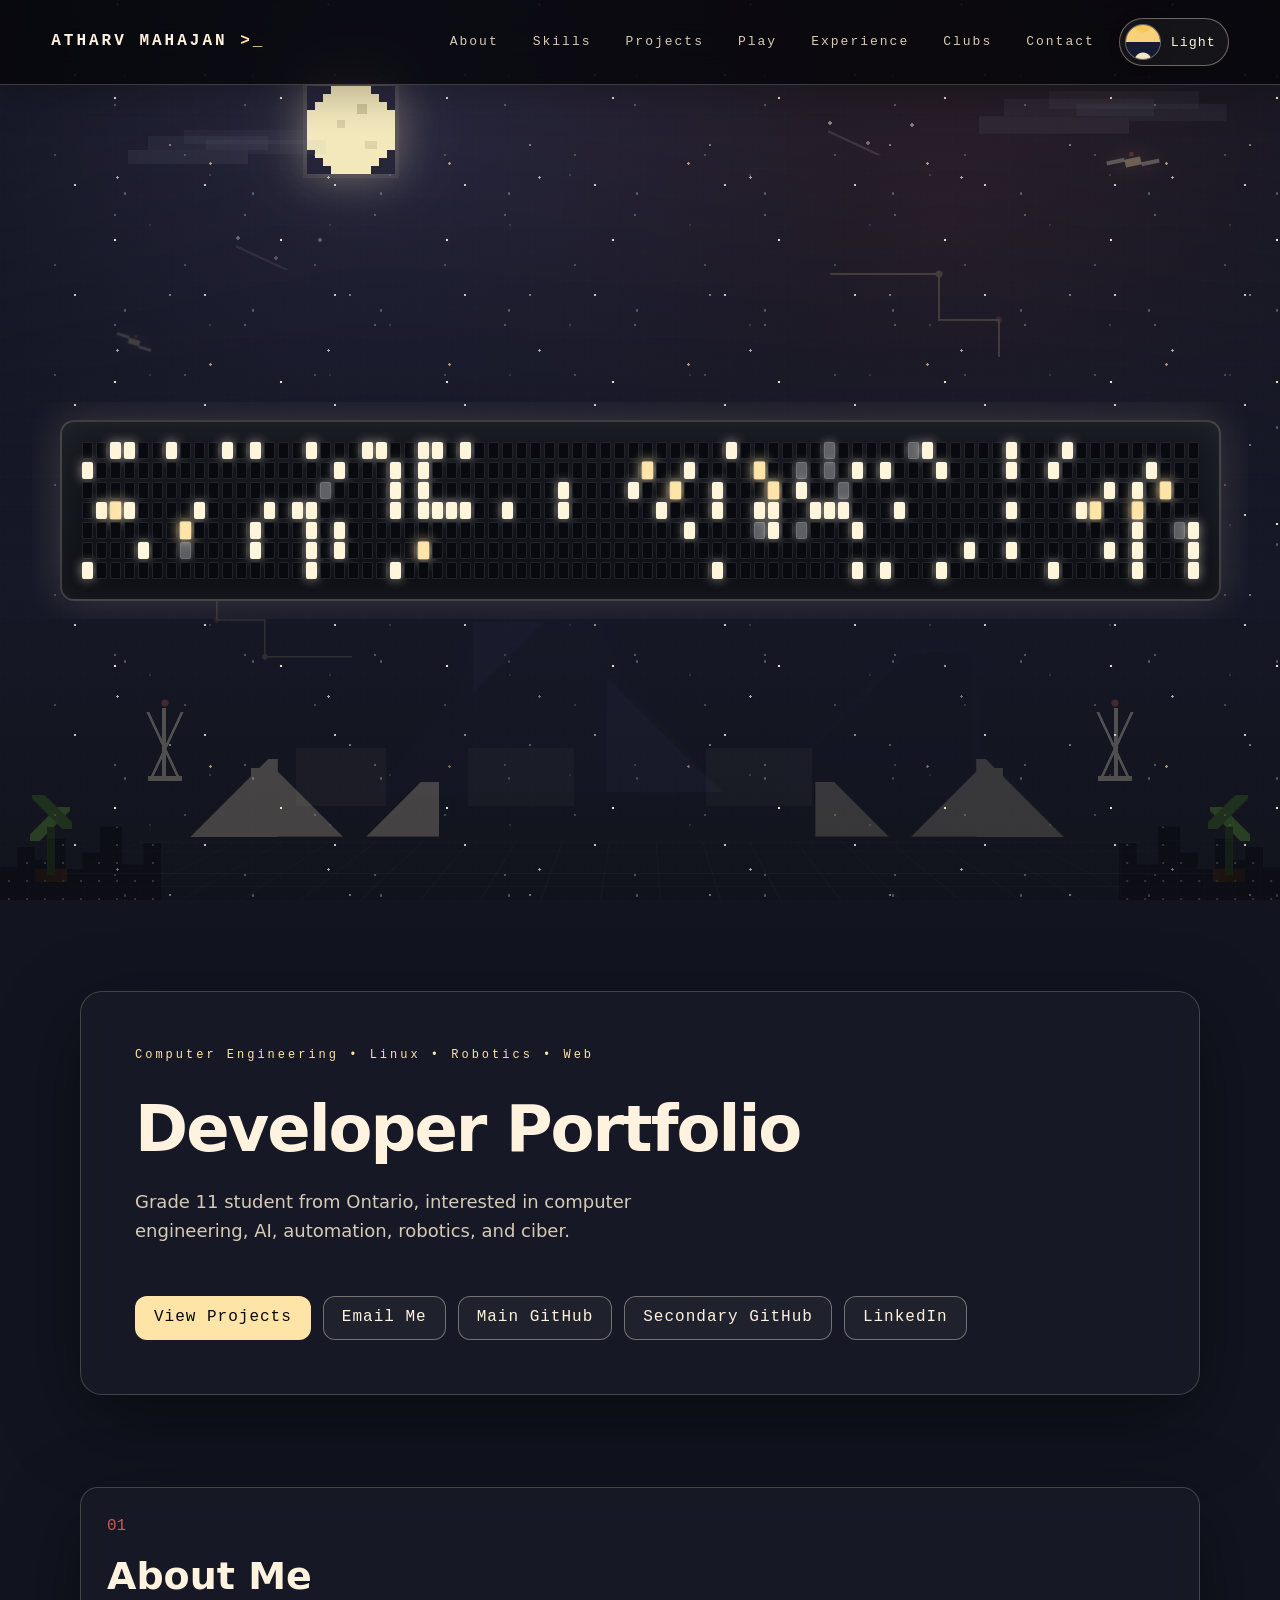
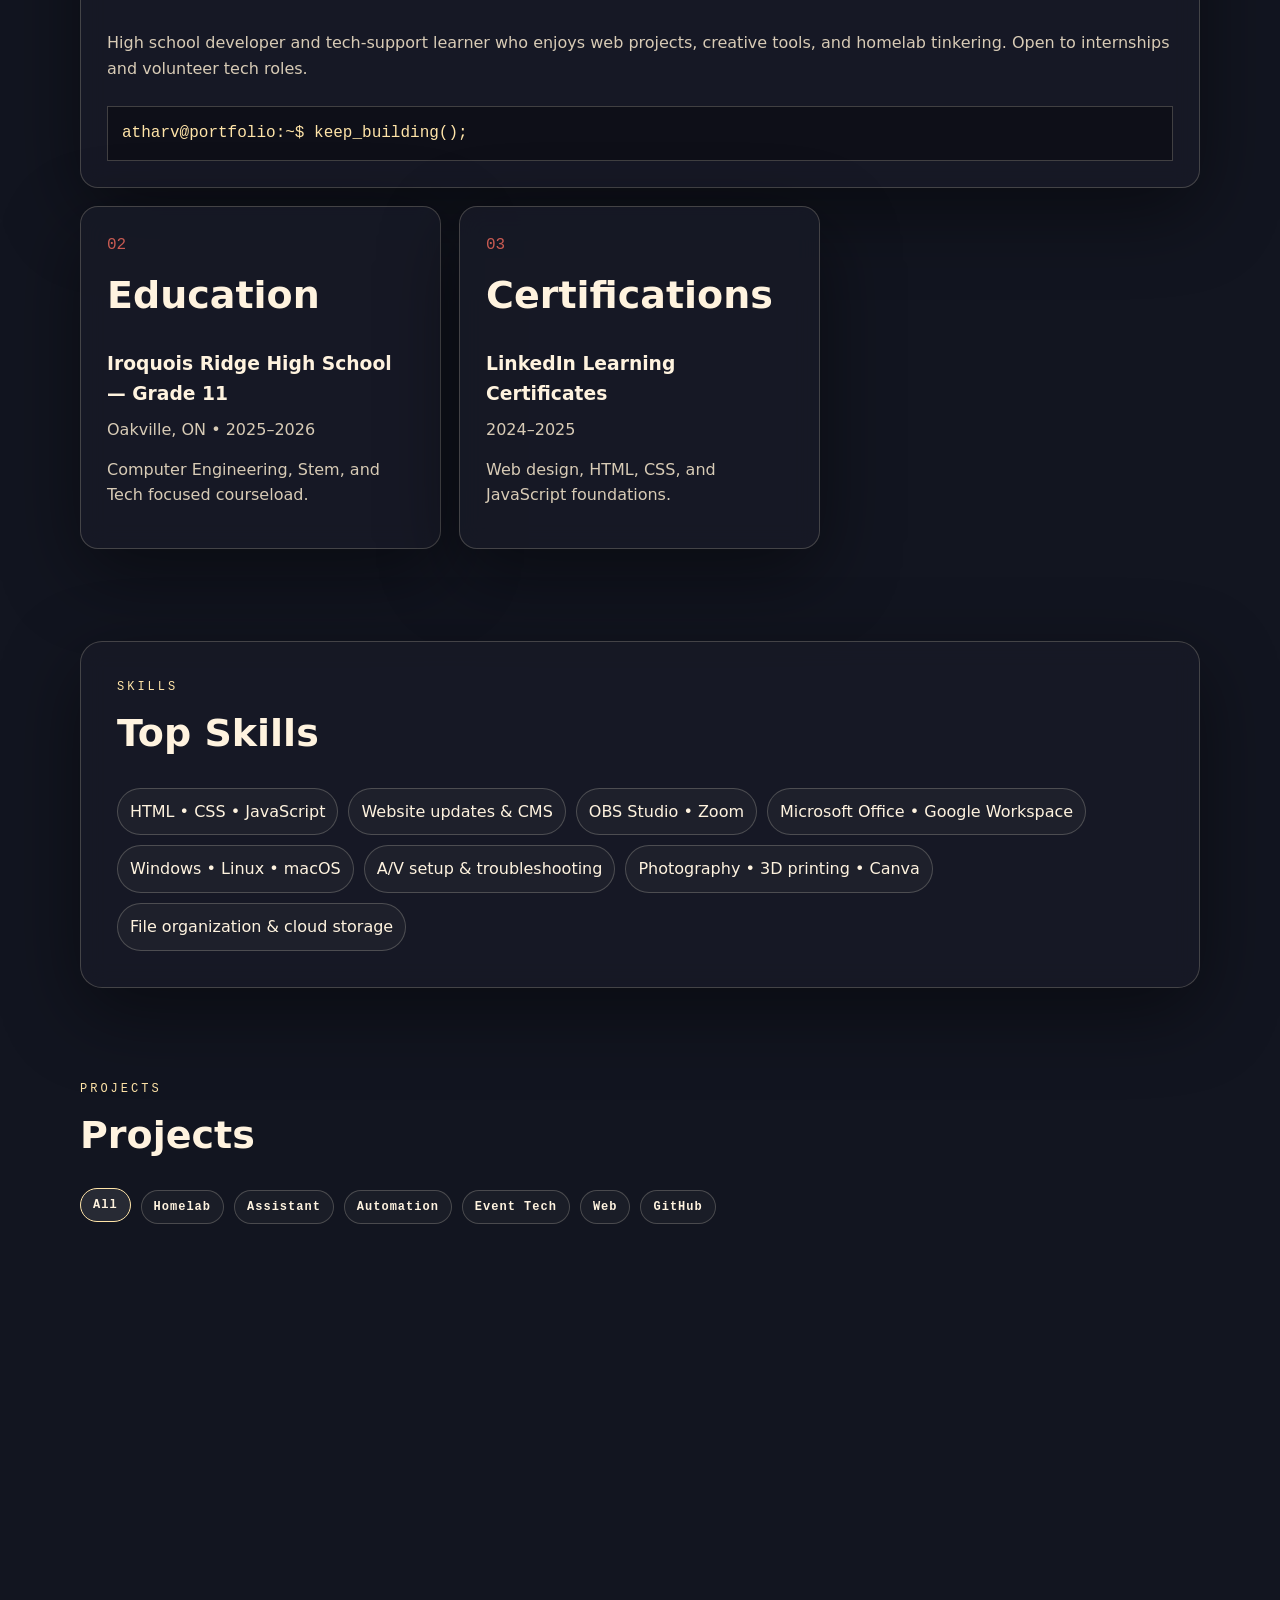
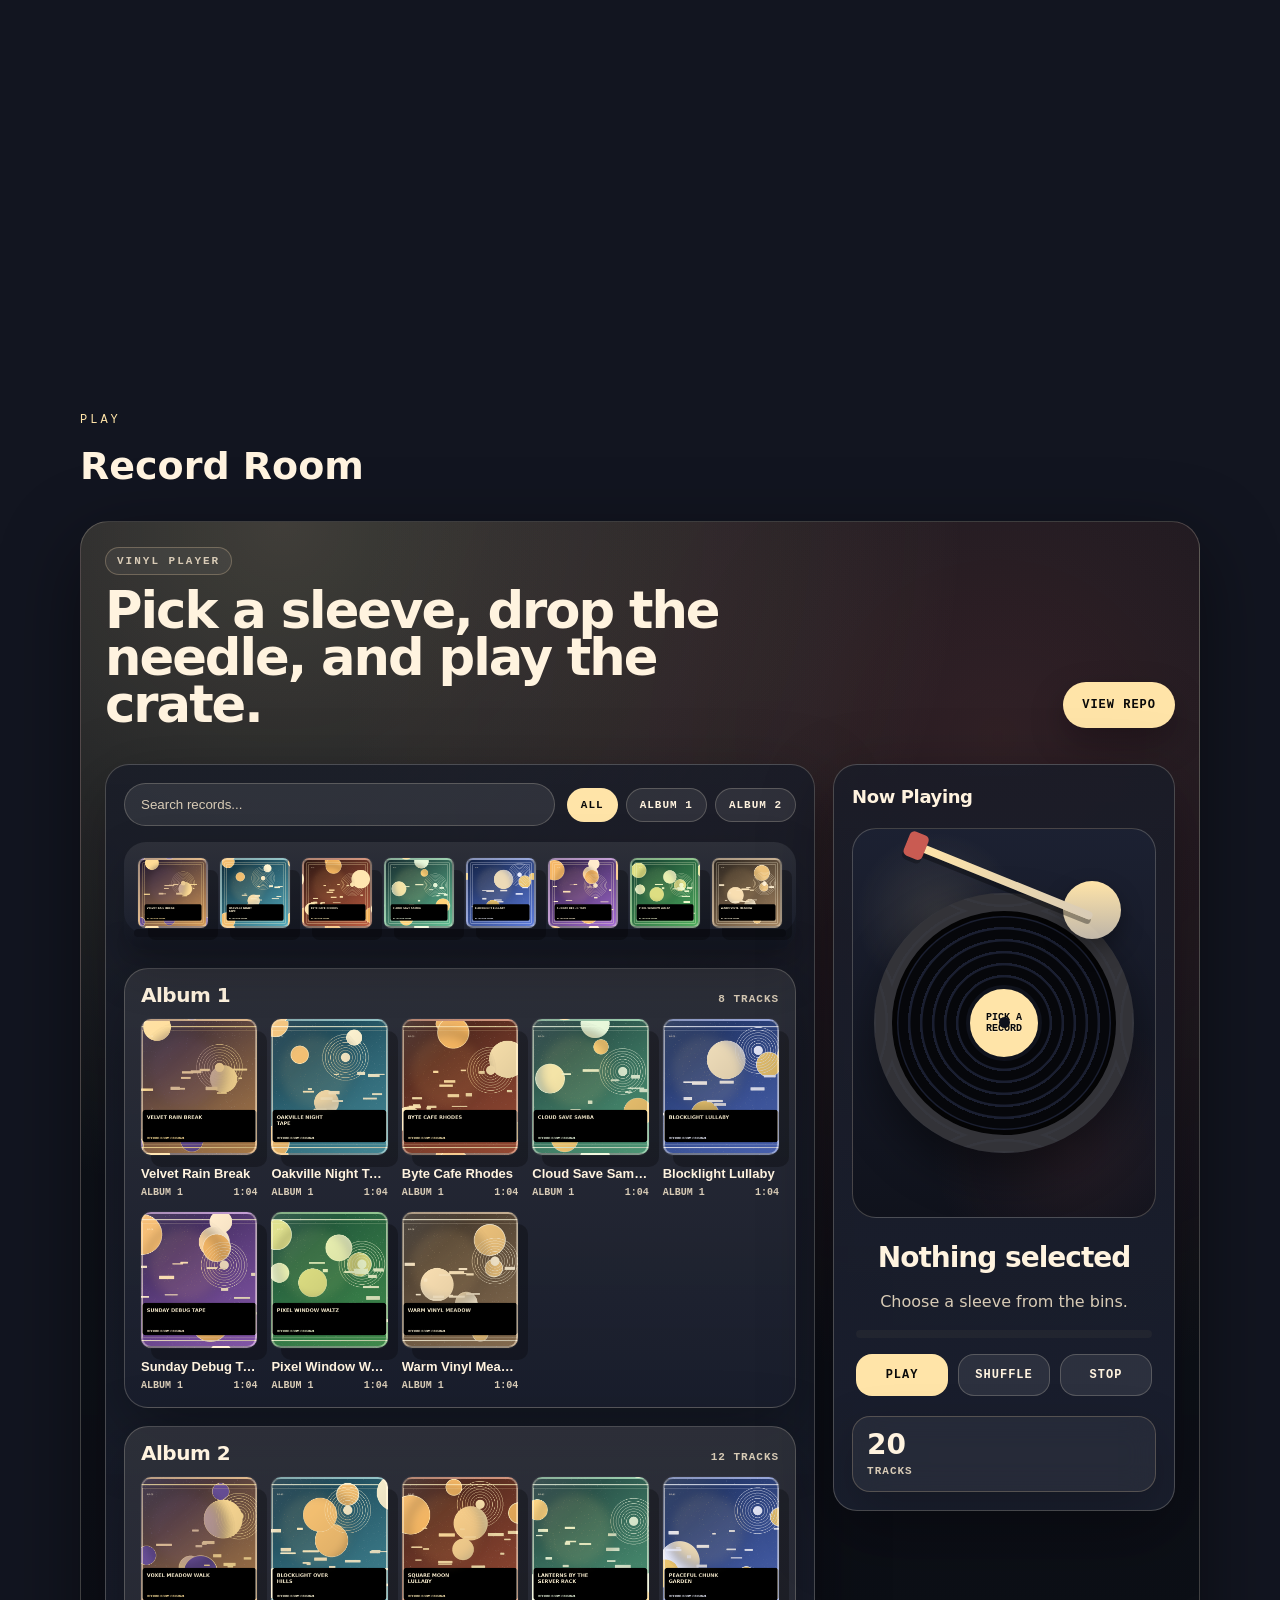
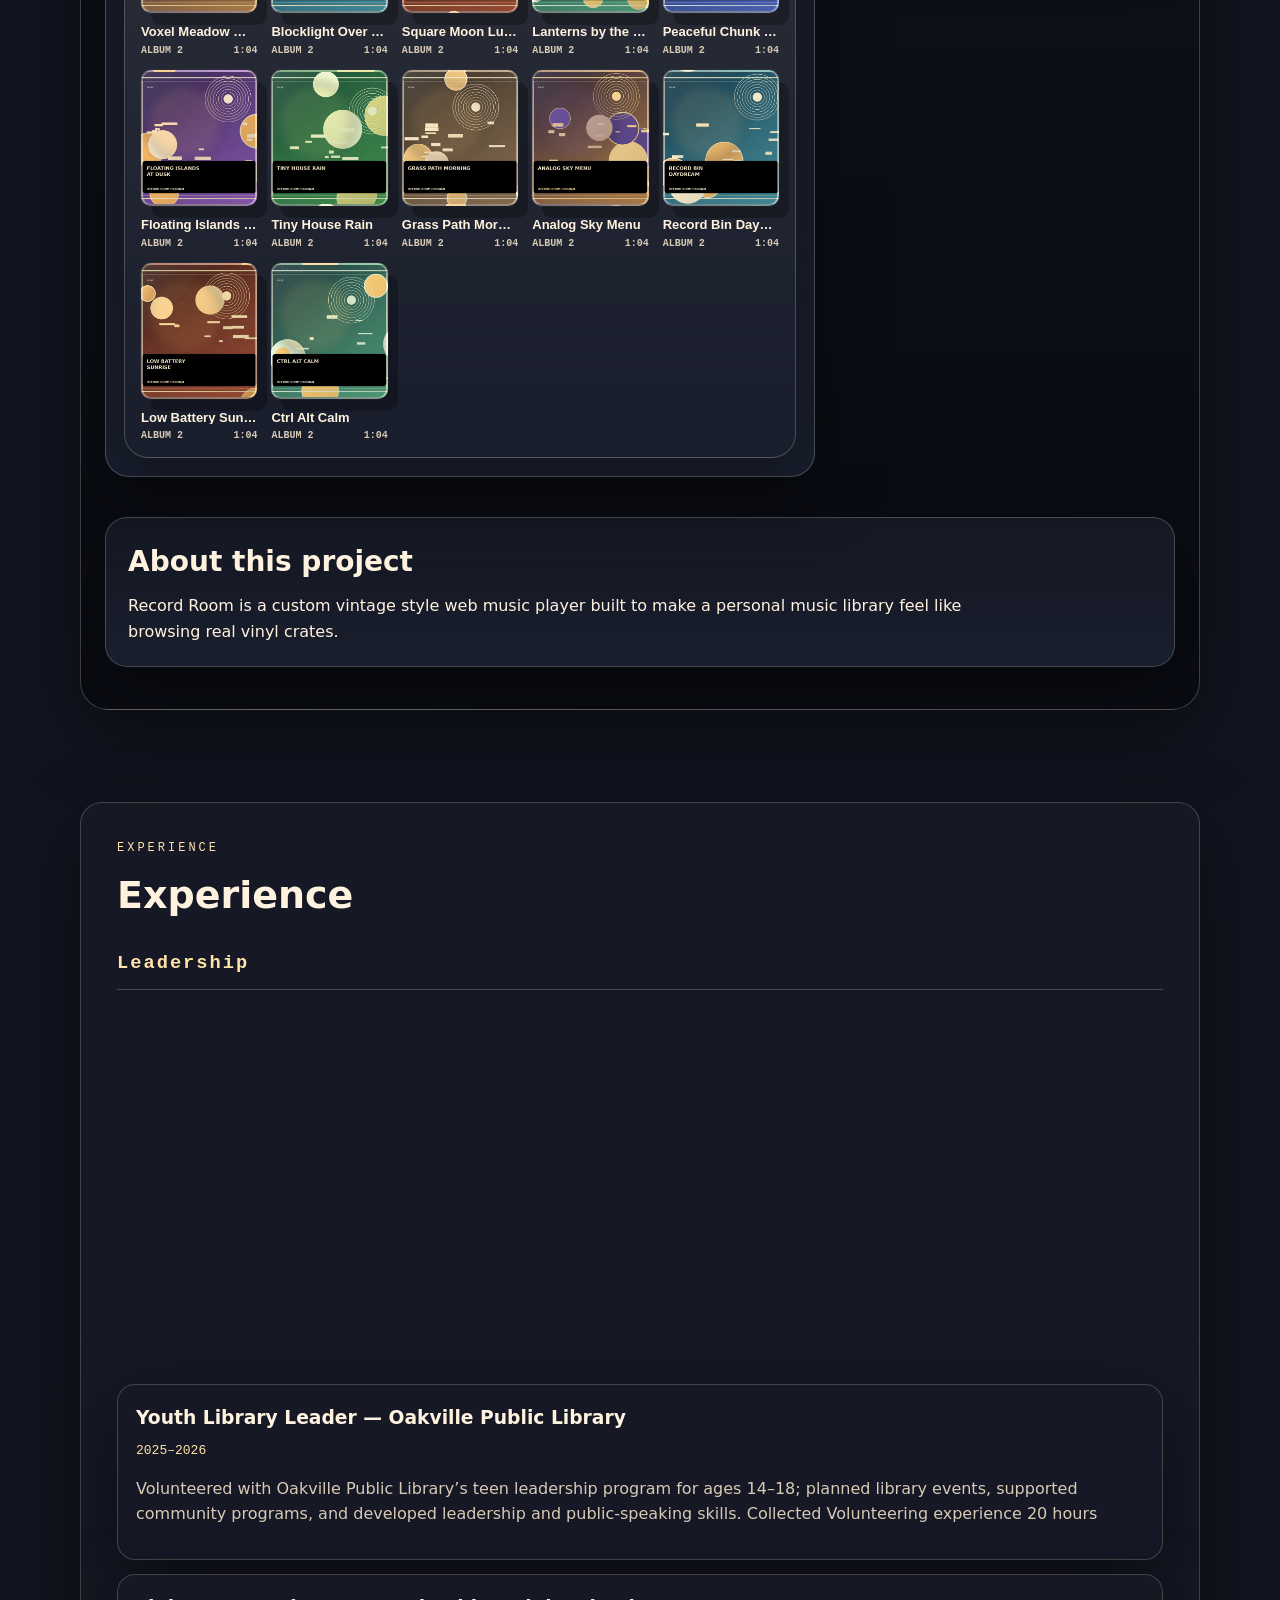
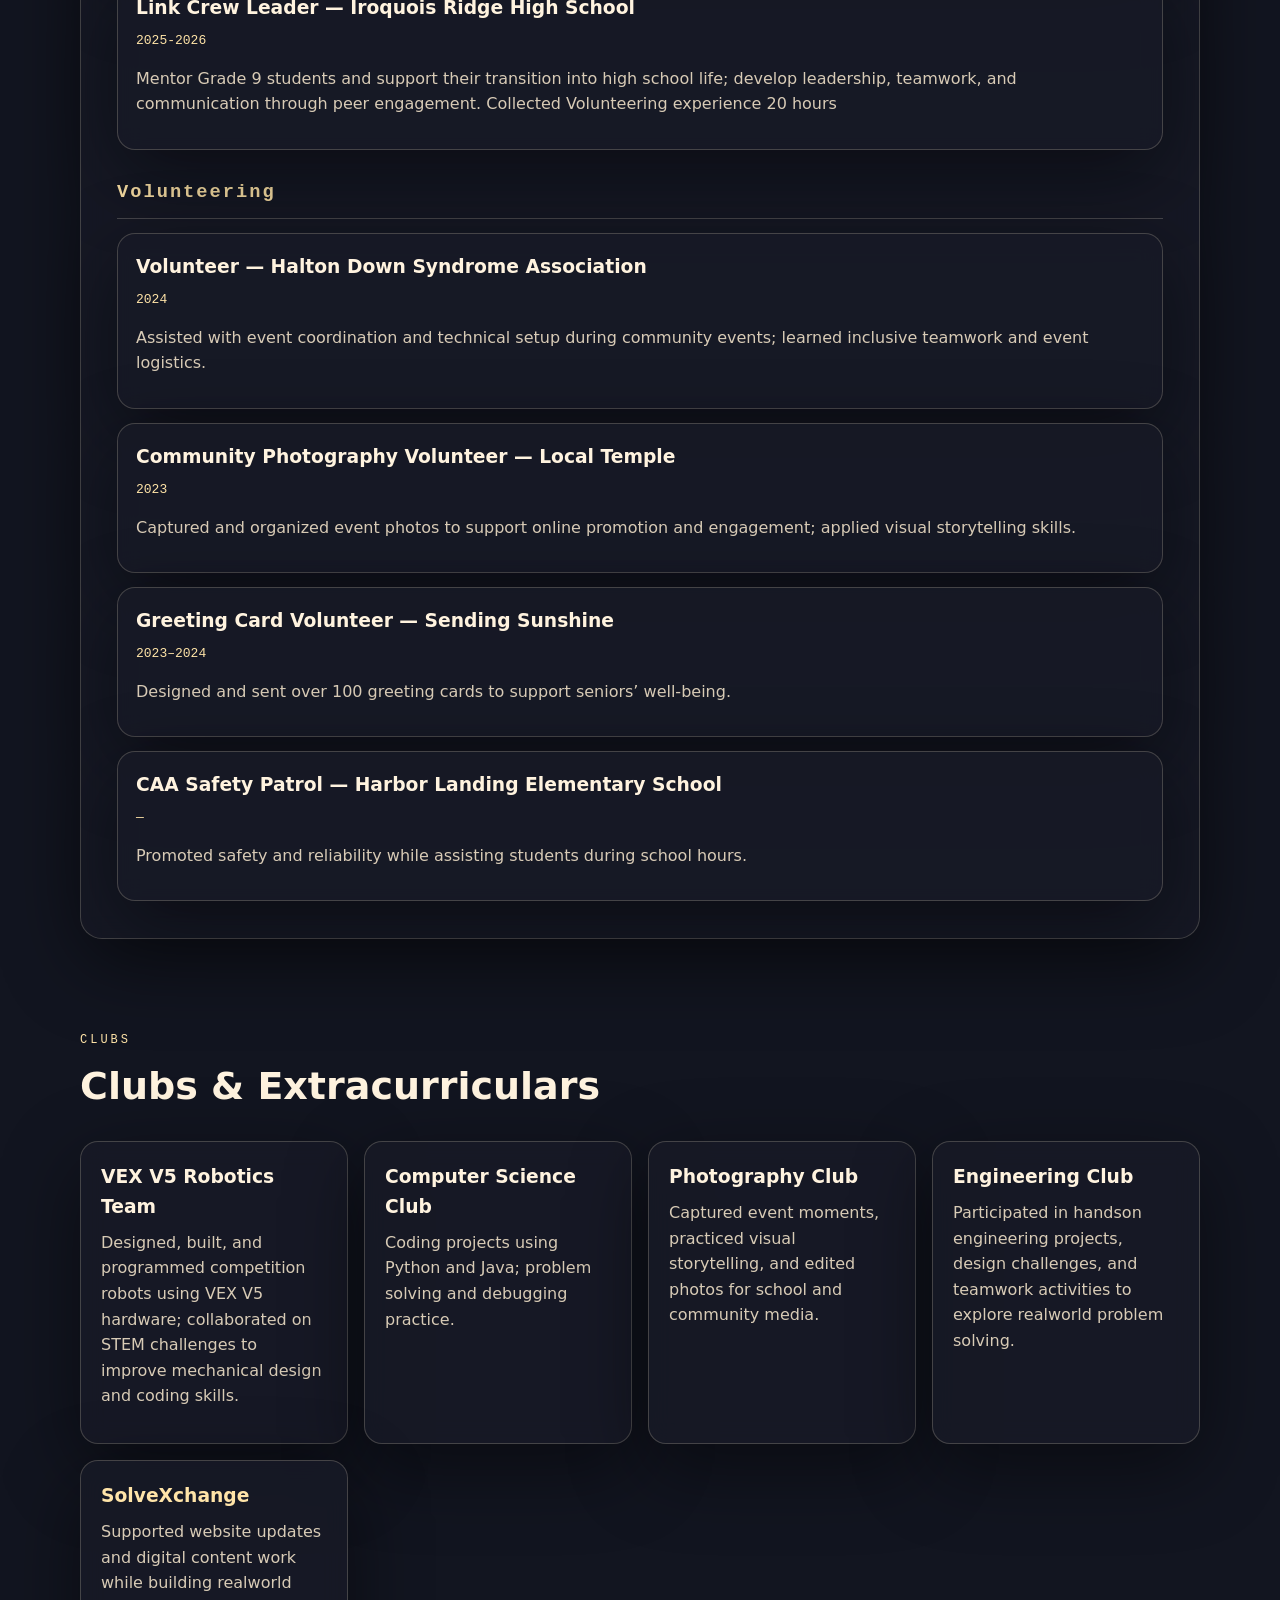
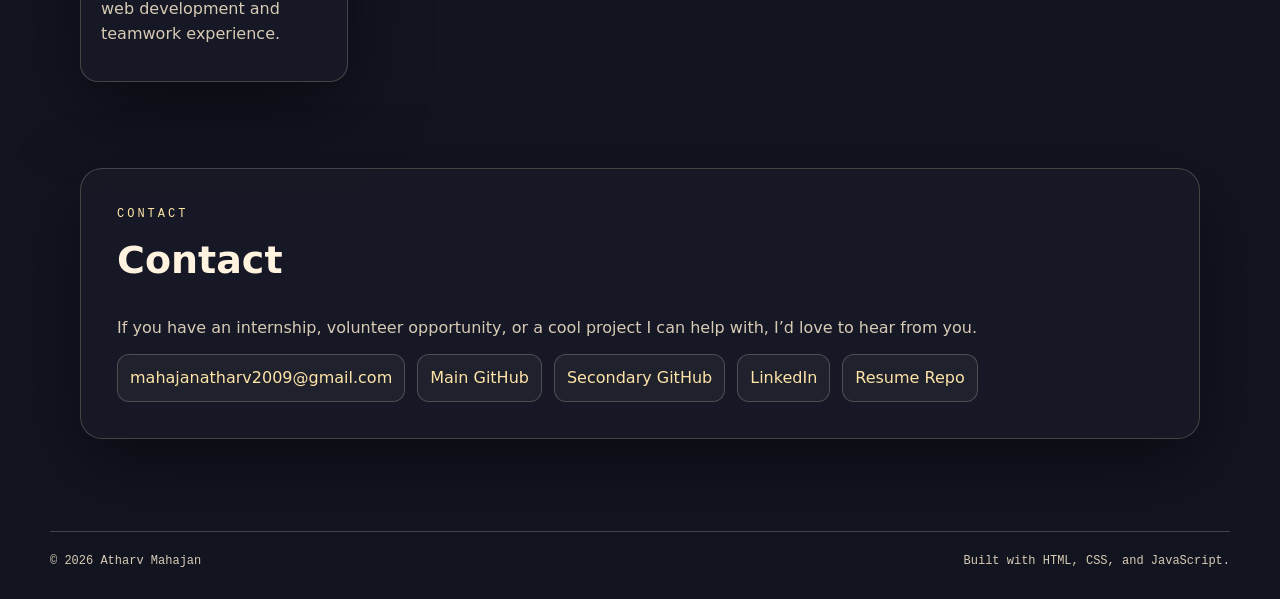
==== commit 510e7f65: "Update index.html" ====
--- a/index.html
+++ b/index.html
@@ -166,6 +166,9 @@
 
   <p class="links">
     <a href="https://www.solvexchange.org" rel="noopener" target="_blank">Visit Site</a>
+
+
+    
     <a href="https://github.com/yih0nk/SolveXchange-Website/tree/Atharv" rel="noopener" target="_blank">View Repo</a>
   </p>
 </article>
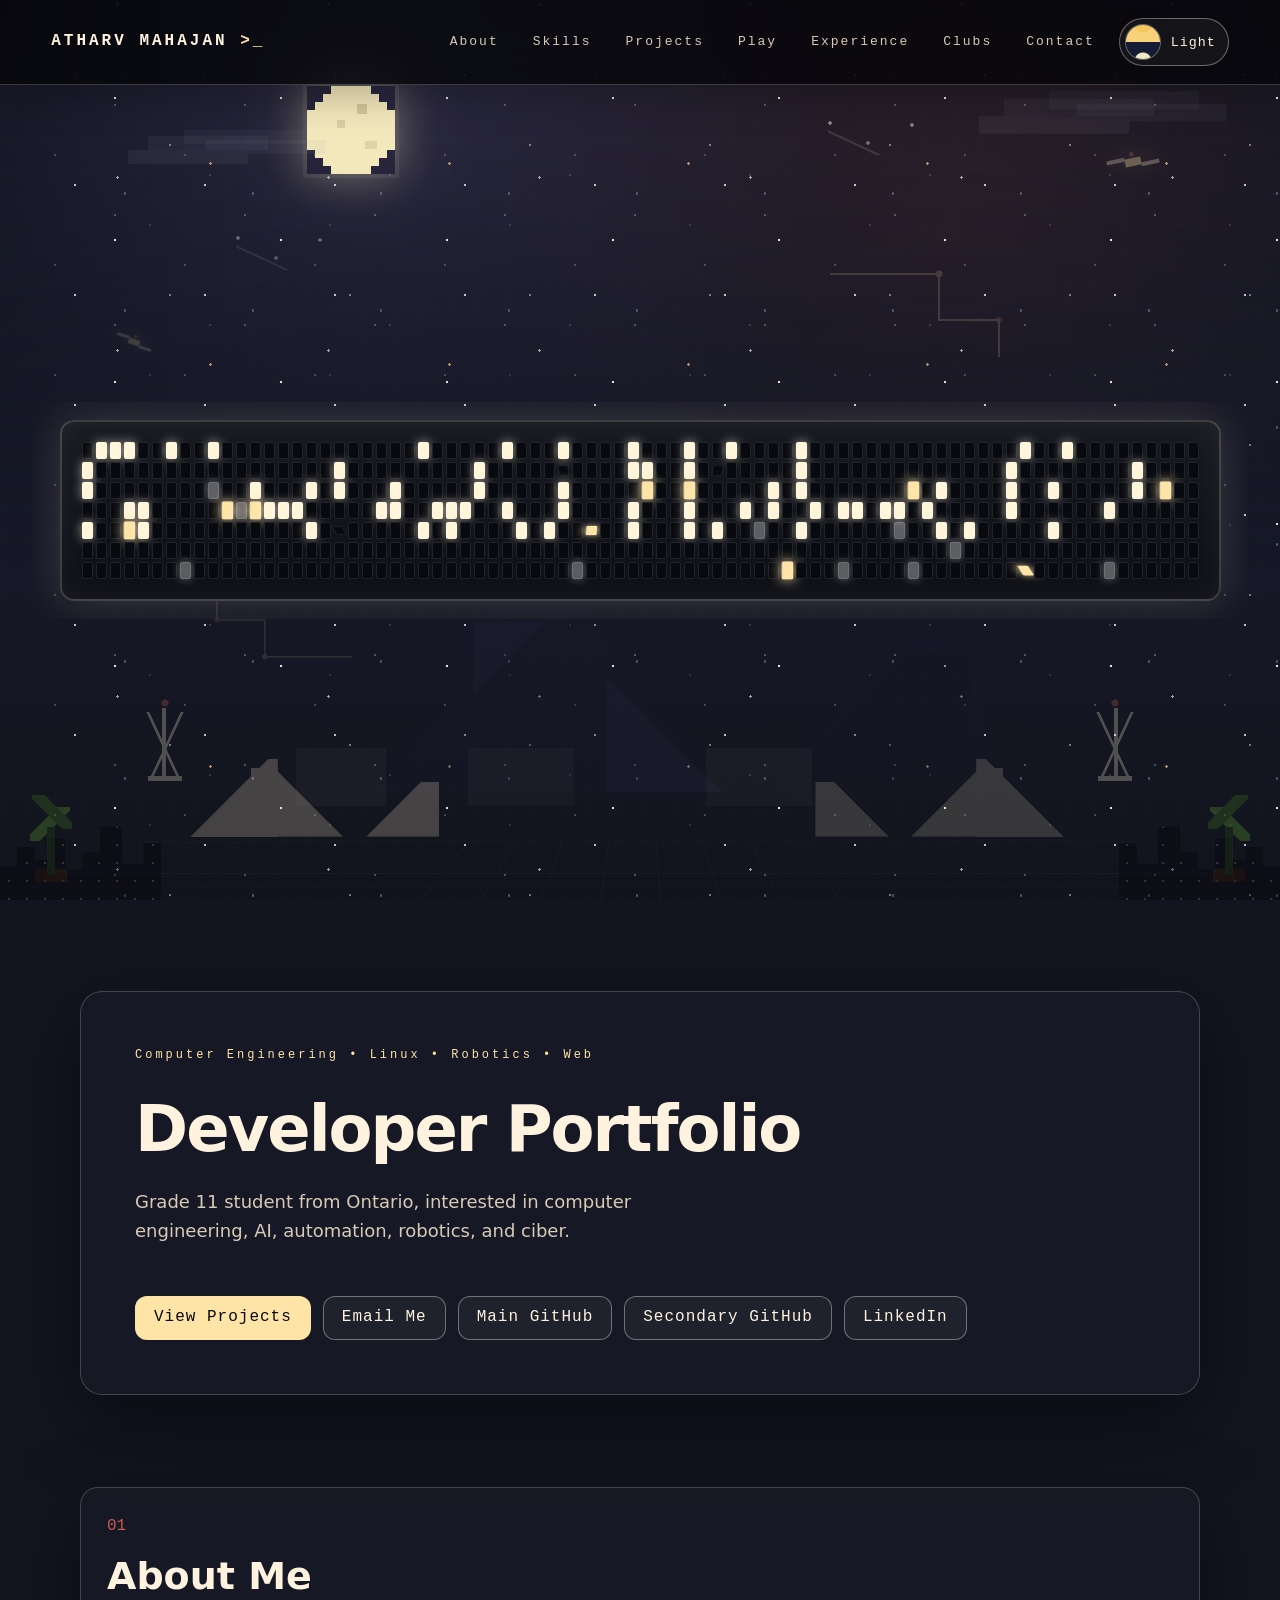
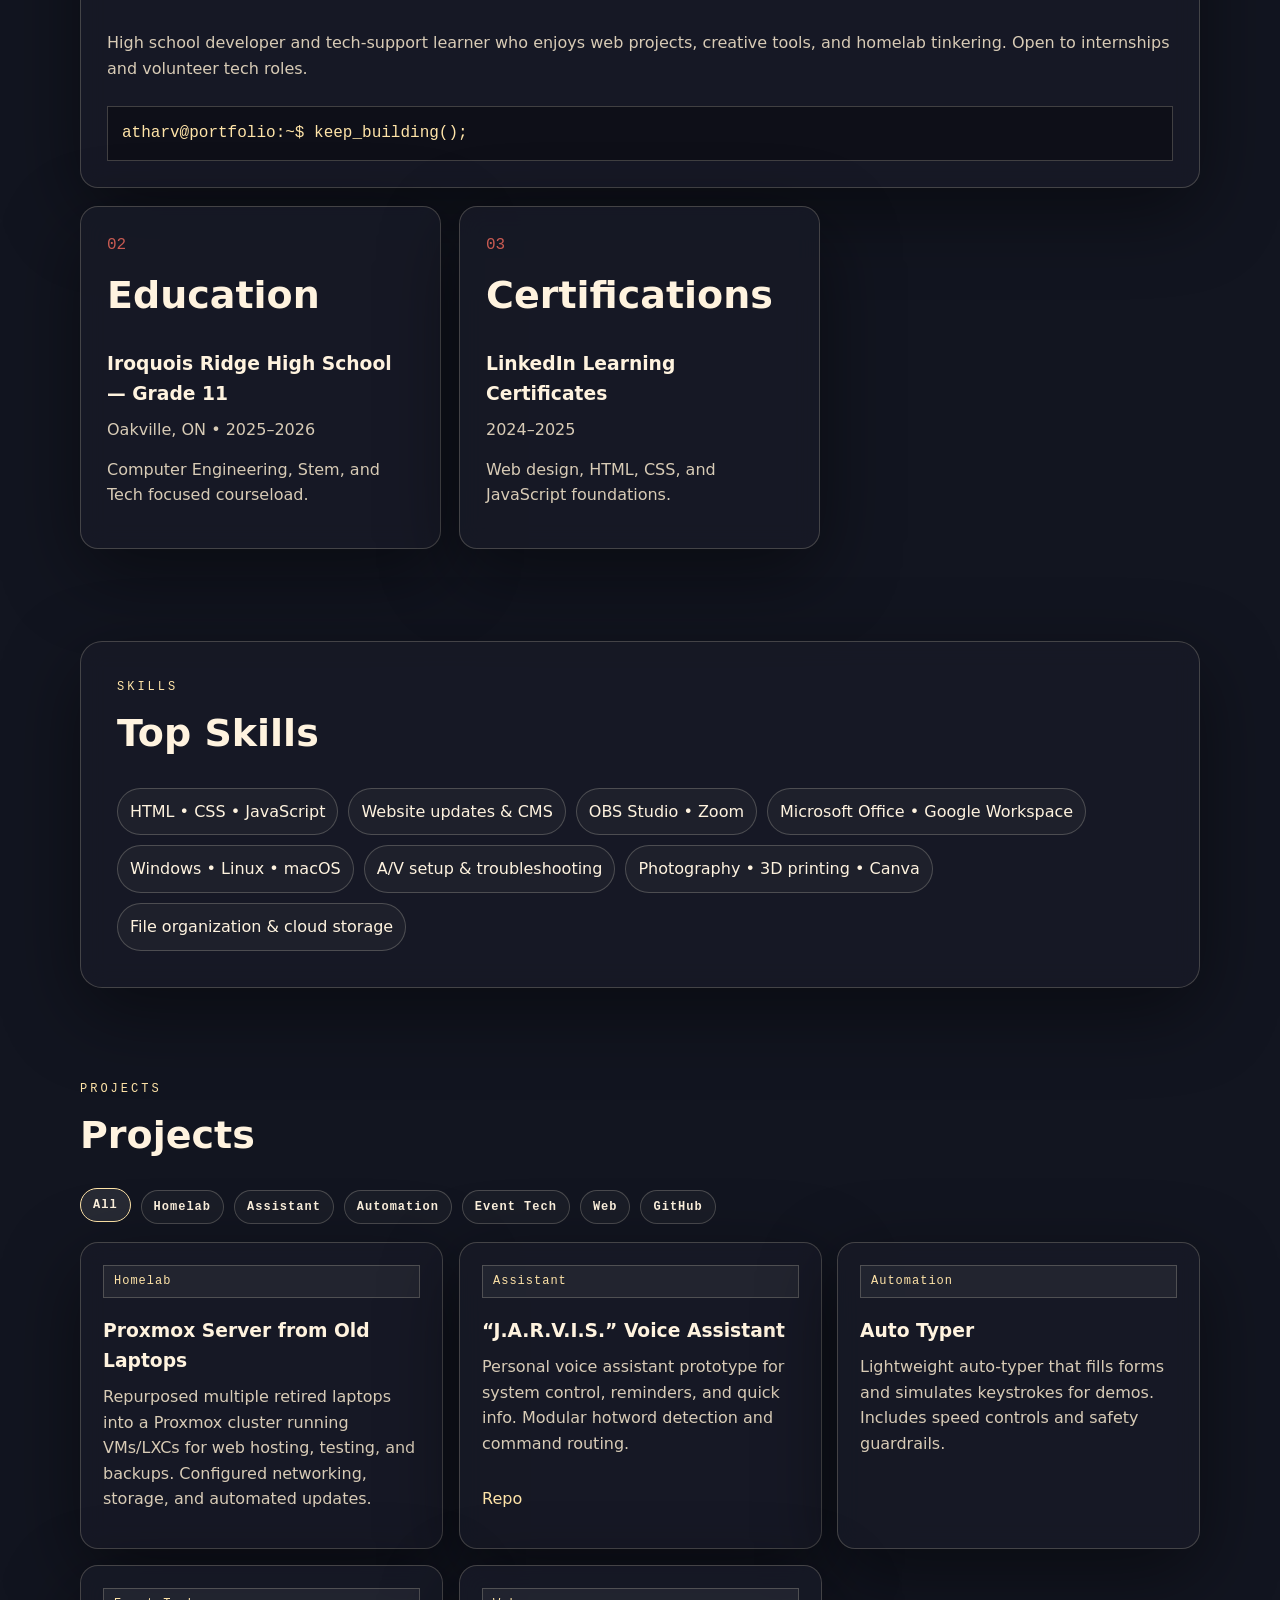
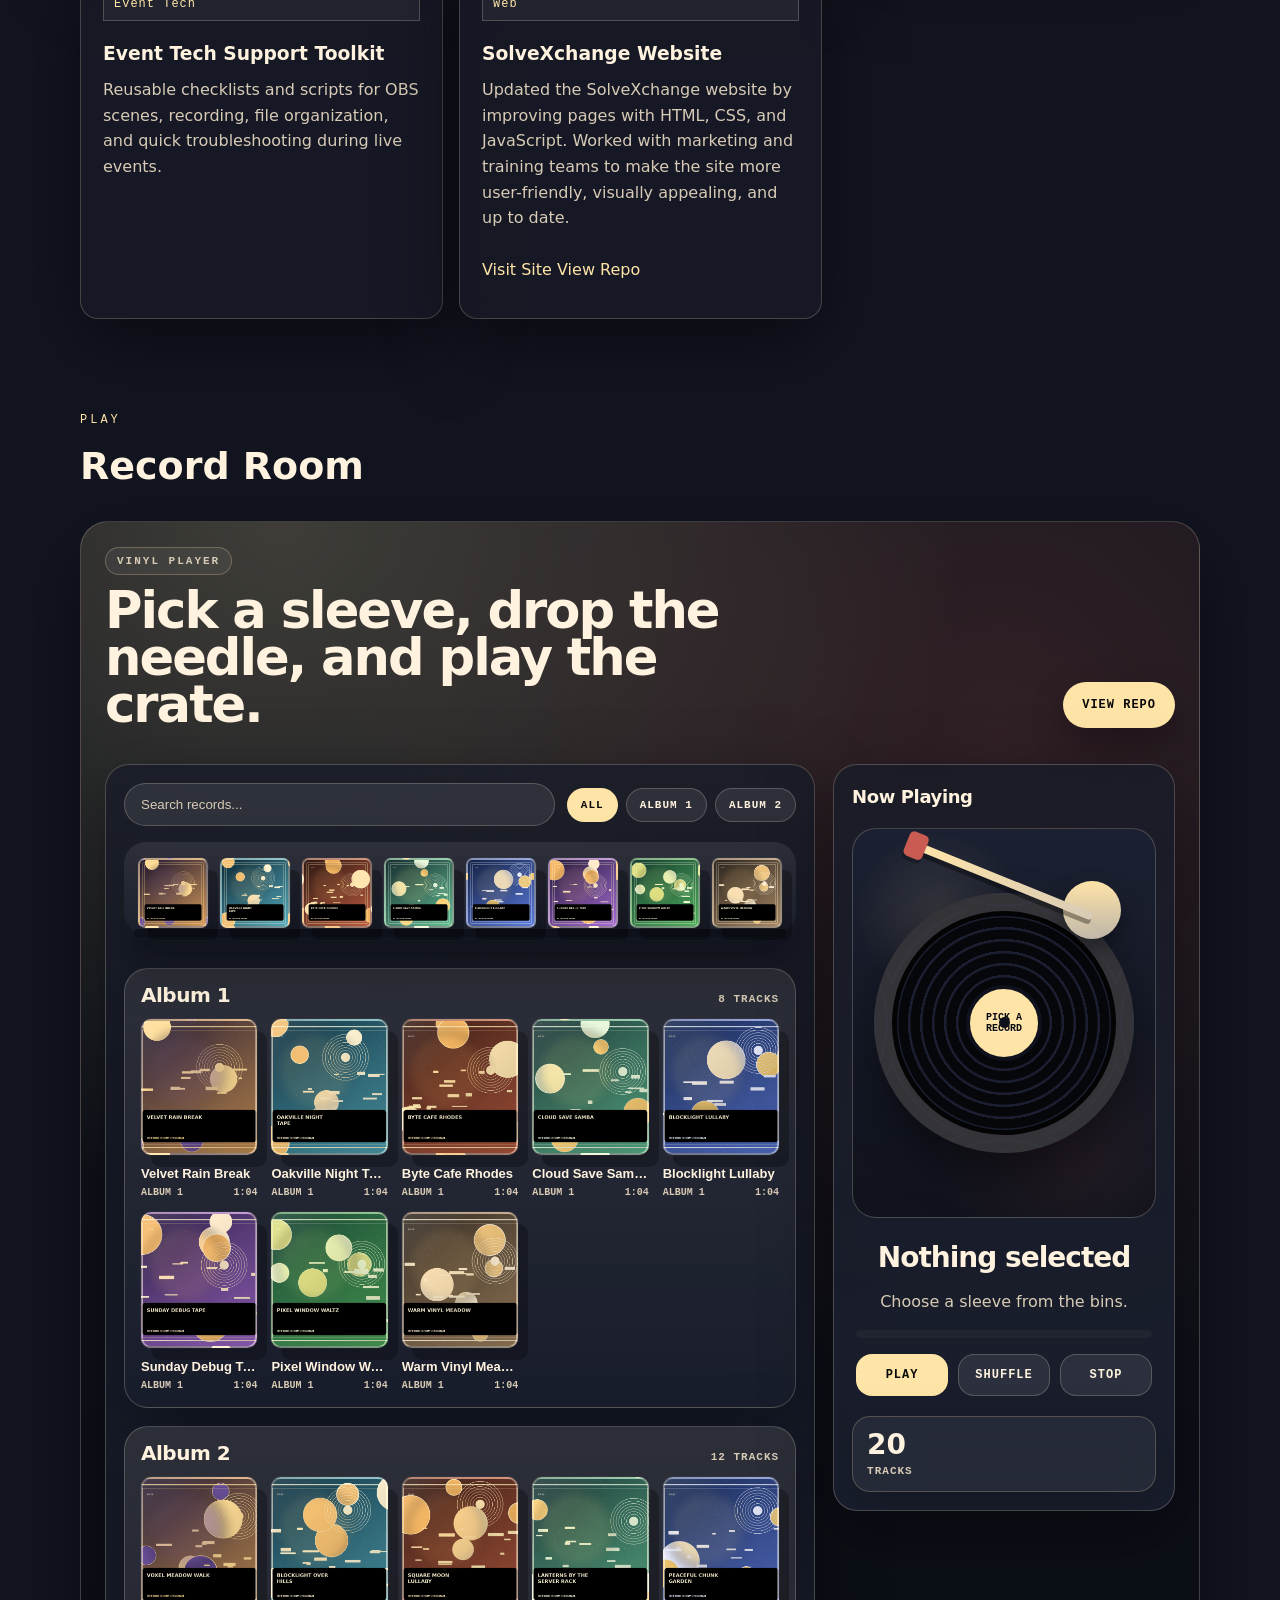
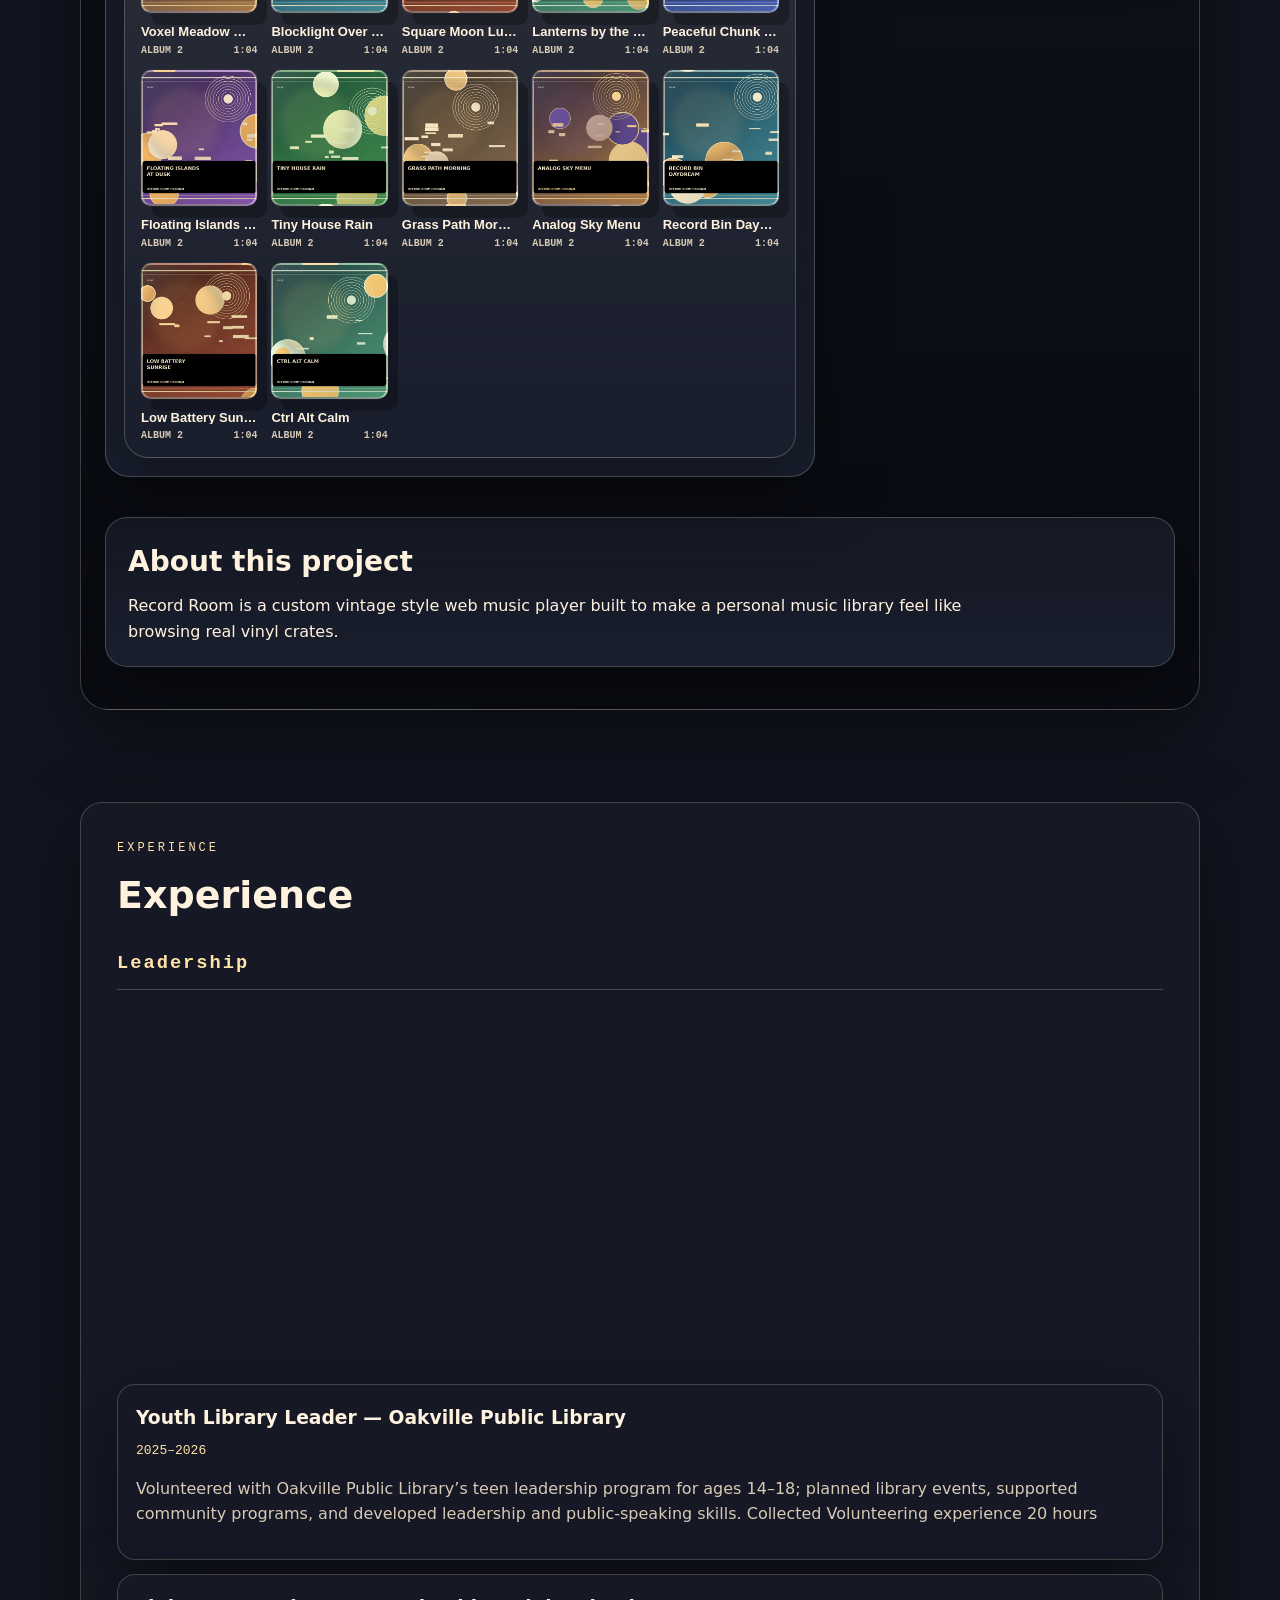
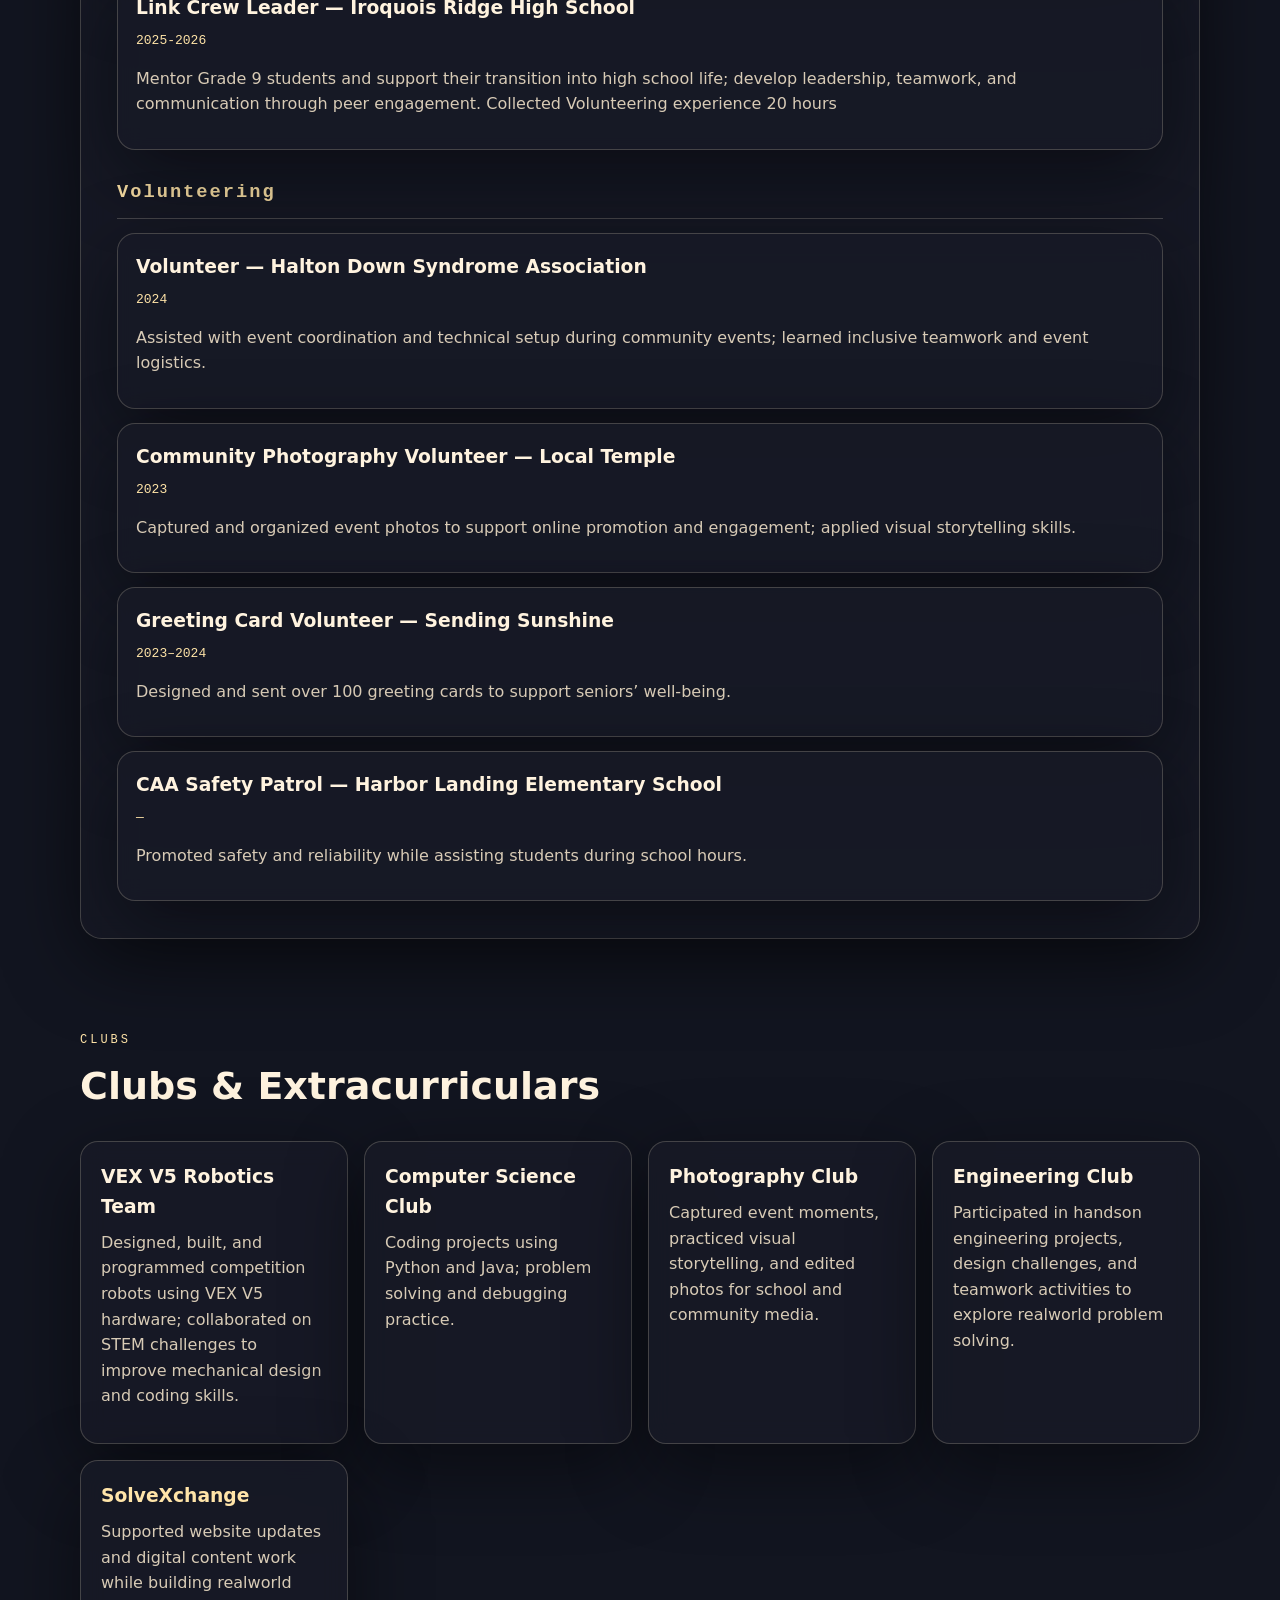
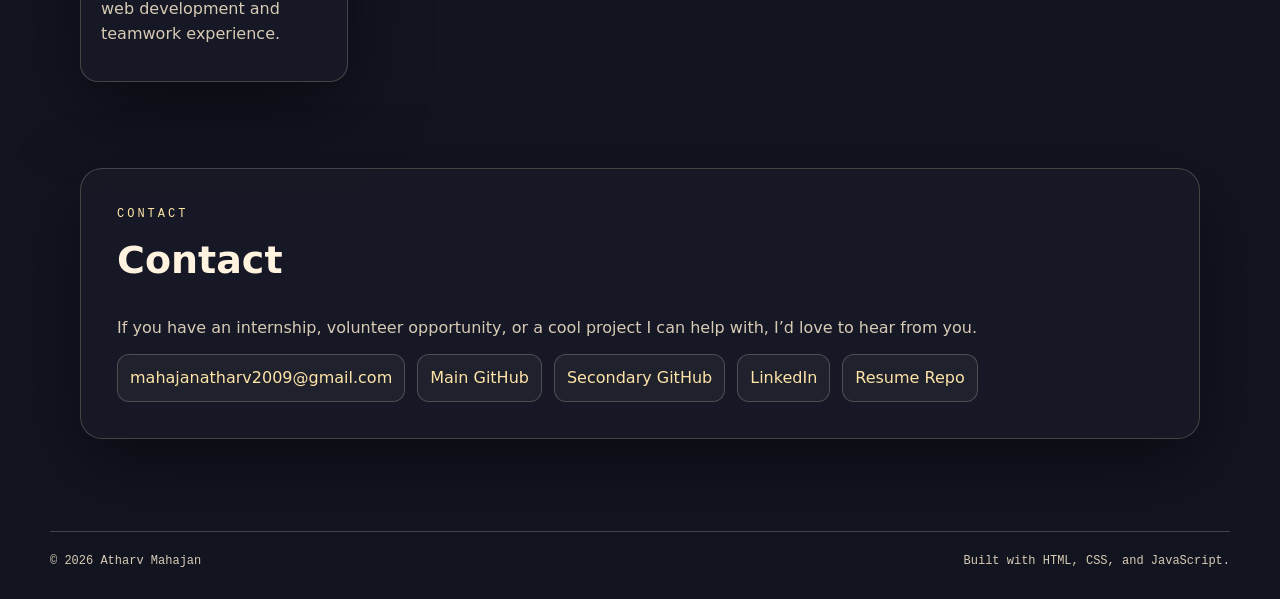
==== commit 4b361a47: "Update index.html" ====
--- a/index.html
+++ b/index.html
@@ -155,20 +155,14 @@
 </article>
 <article class="project-card" data-category="Web">
   <div class="project-tag">Web</div>
-
   <h3>SolveXchange Website</h3>
-
   <p>
     Updated the SolveXchange website by improving pages with HTML, CSS, and JavaScript.
     Worked with marketing and training teams to make the site more user-friendly,
     visually appealing, and up to date.
   </p>
-
   <p class="links">
     <a href="https://www.solvexchange.org" rel="noopener" target="_blank">Visit Site</a>
-
-
-    
     <a href="https://github.com/yih0nk/SolveXchange-Website/tree/Atharv" rel="noopener" target="_blank">View Repo</a>
   </p>
 </article>
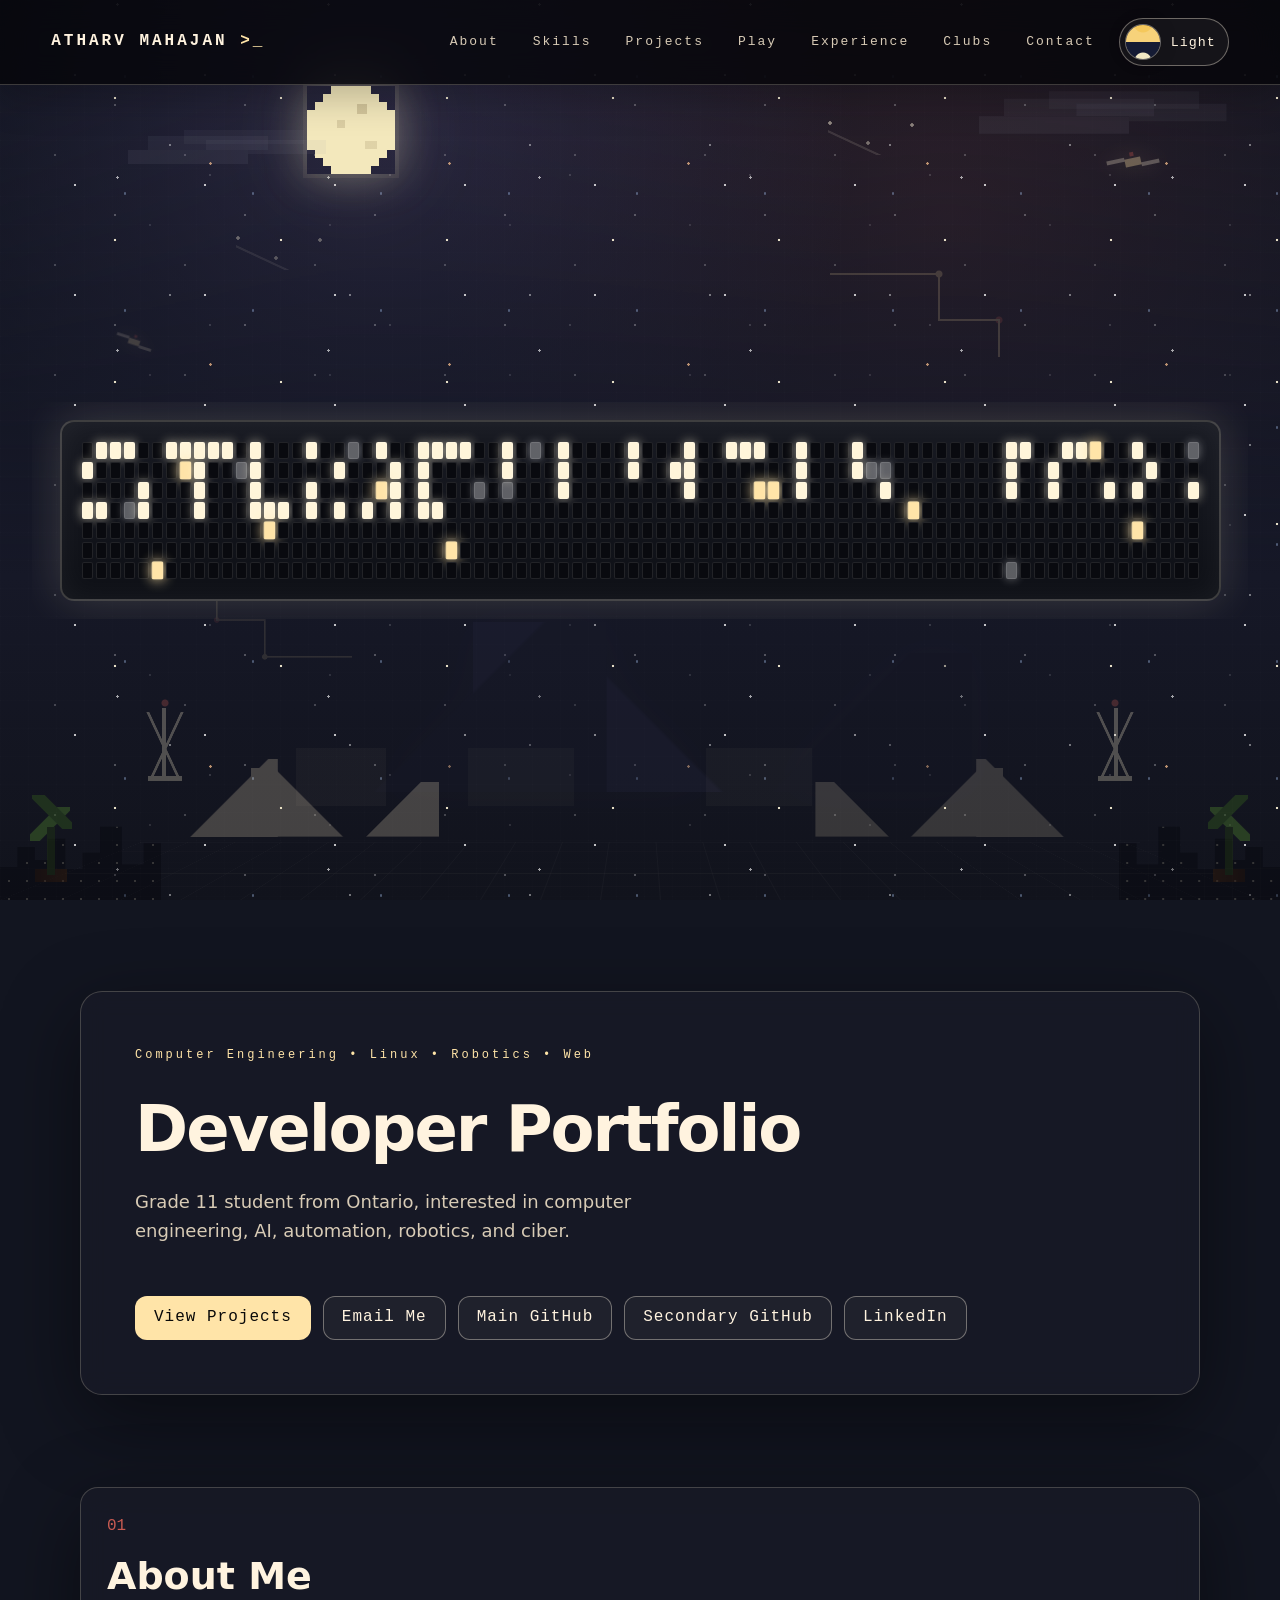
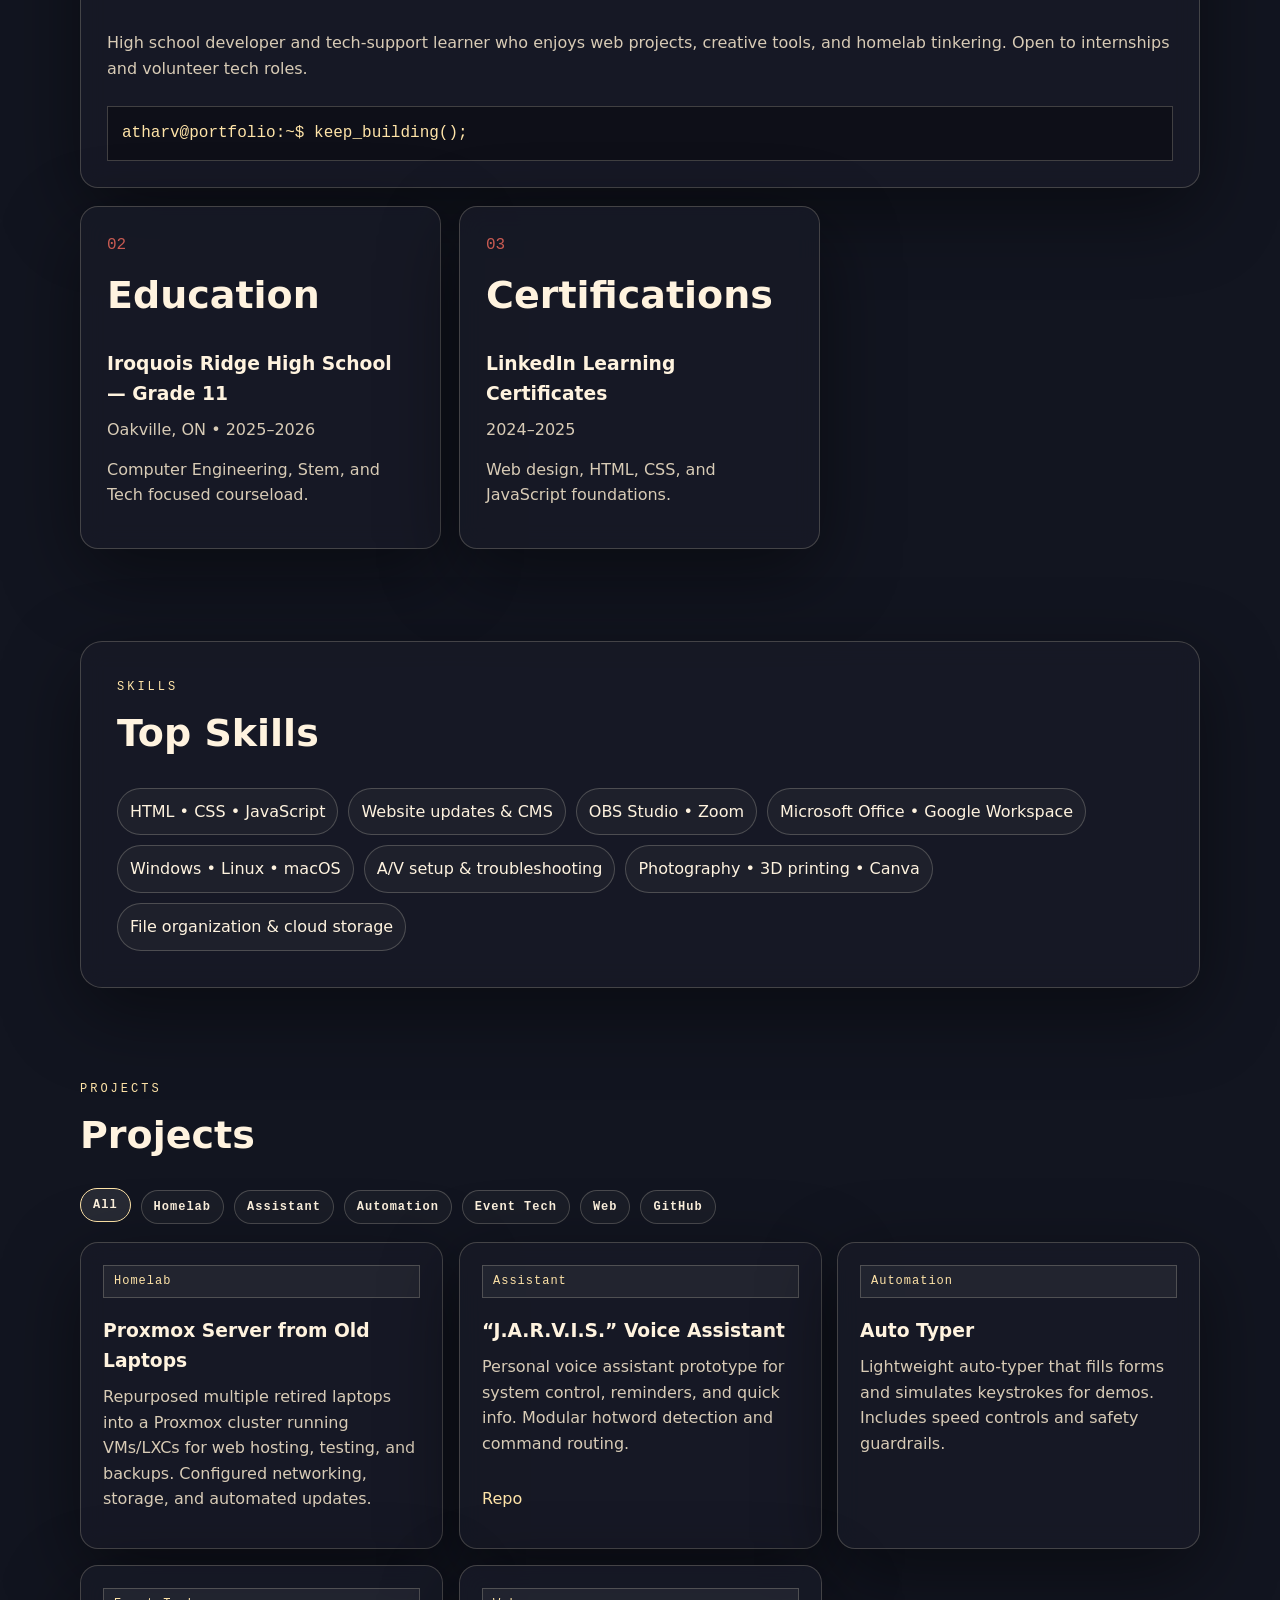
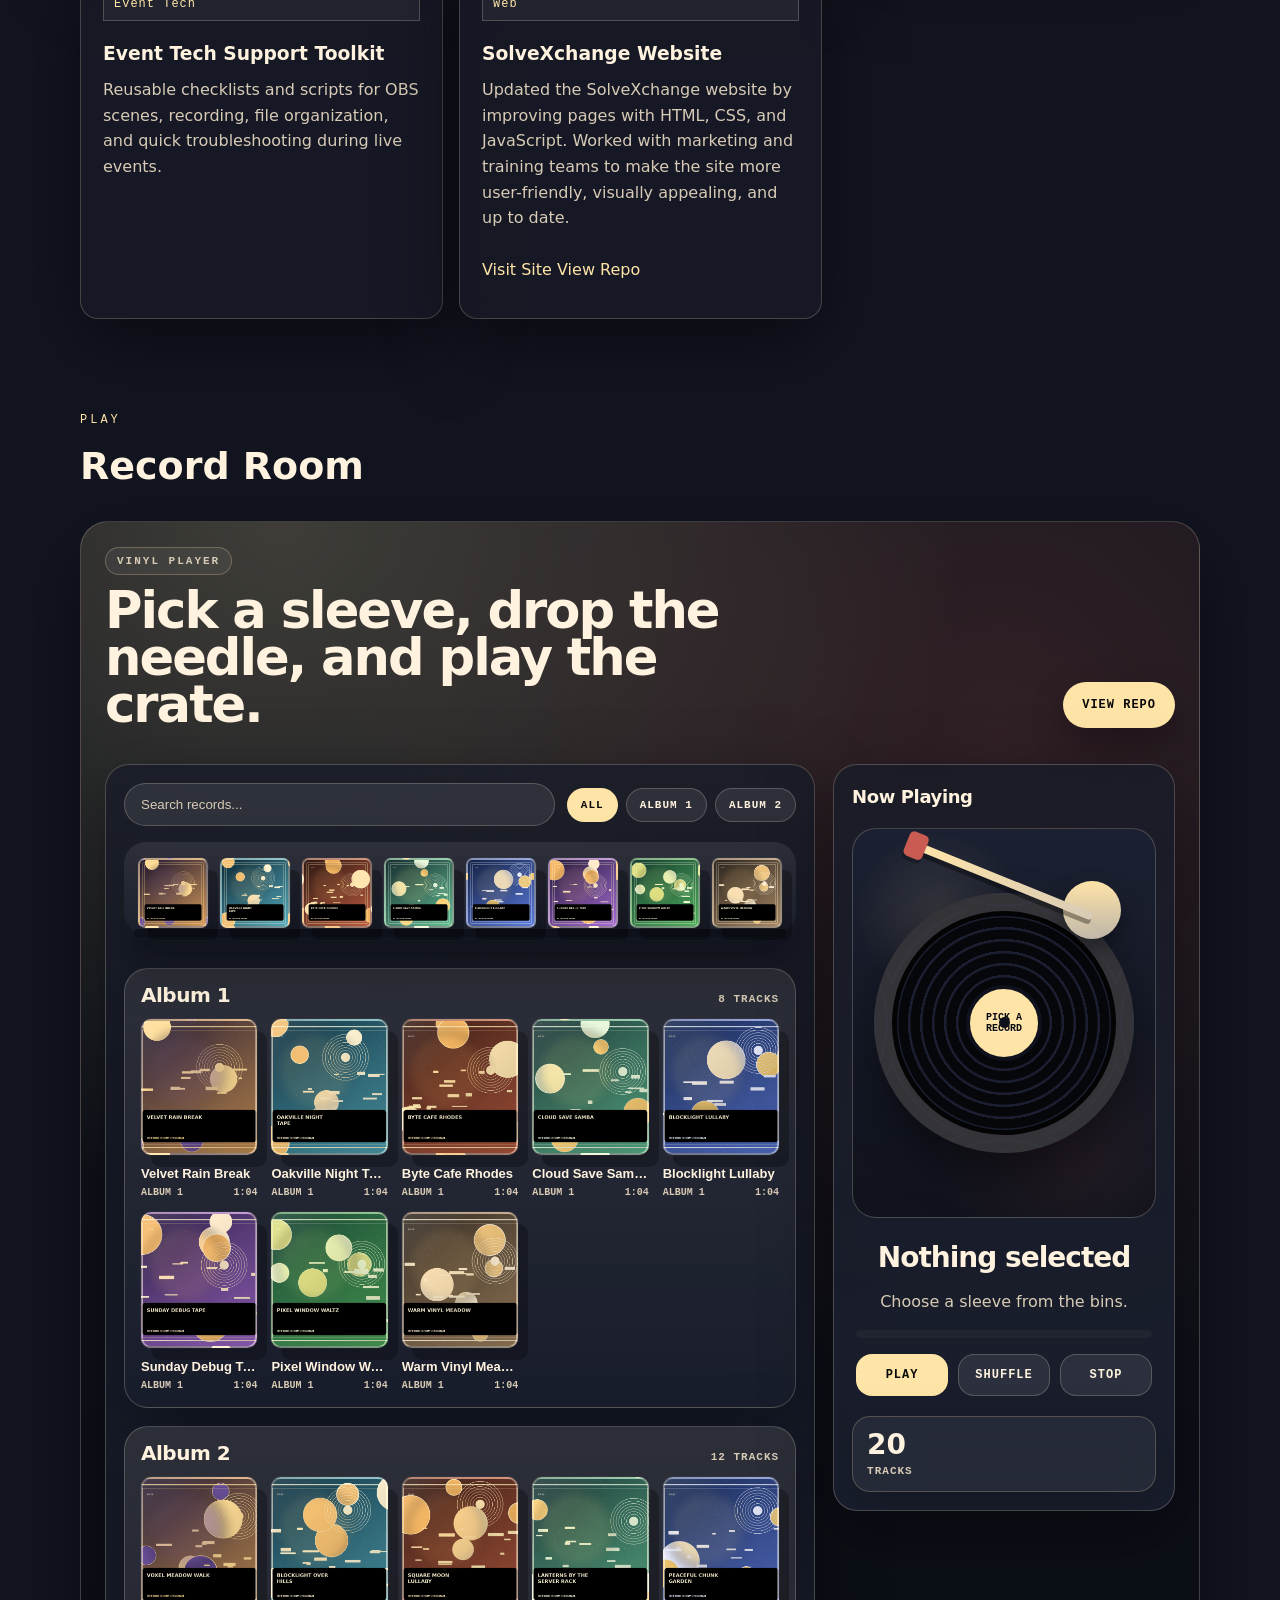
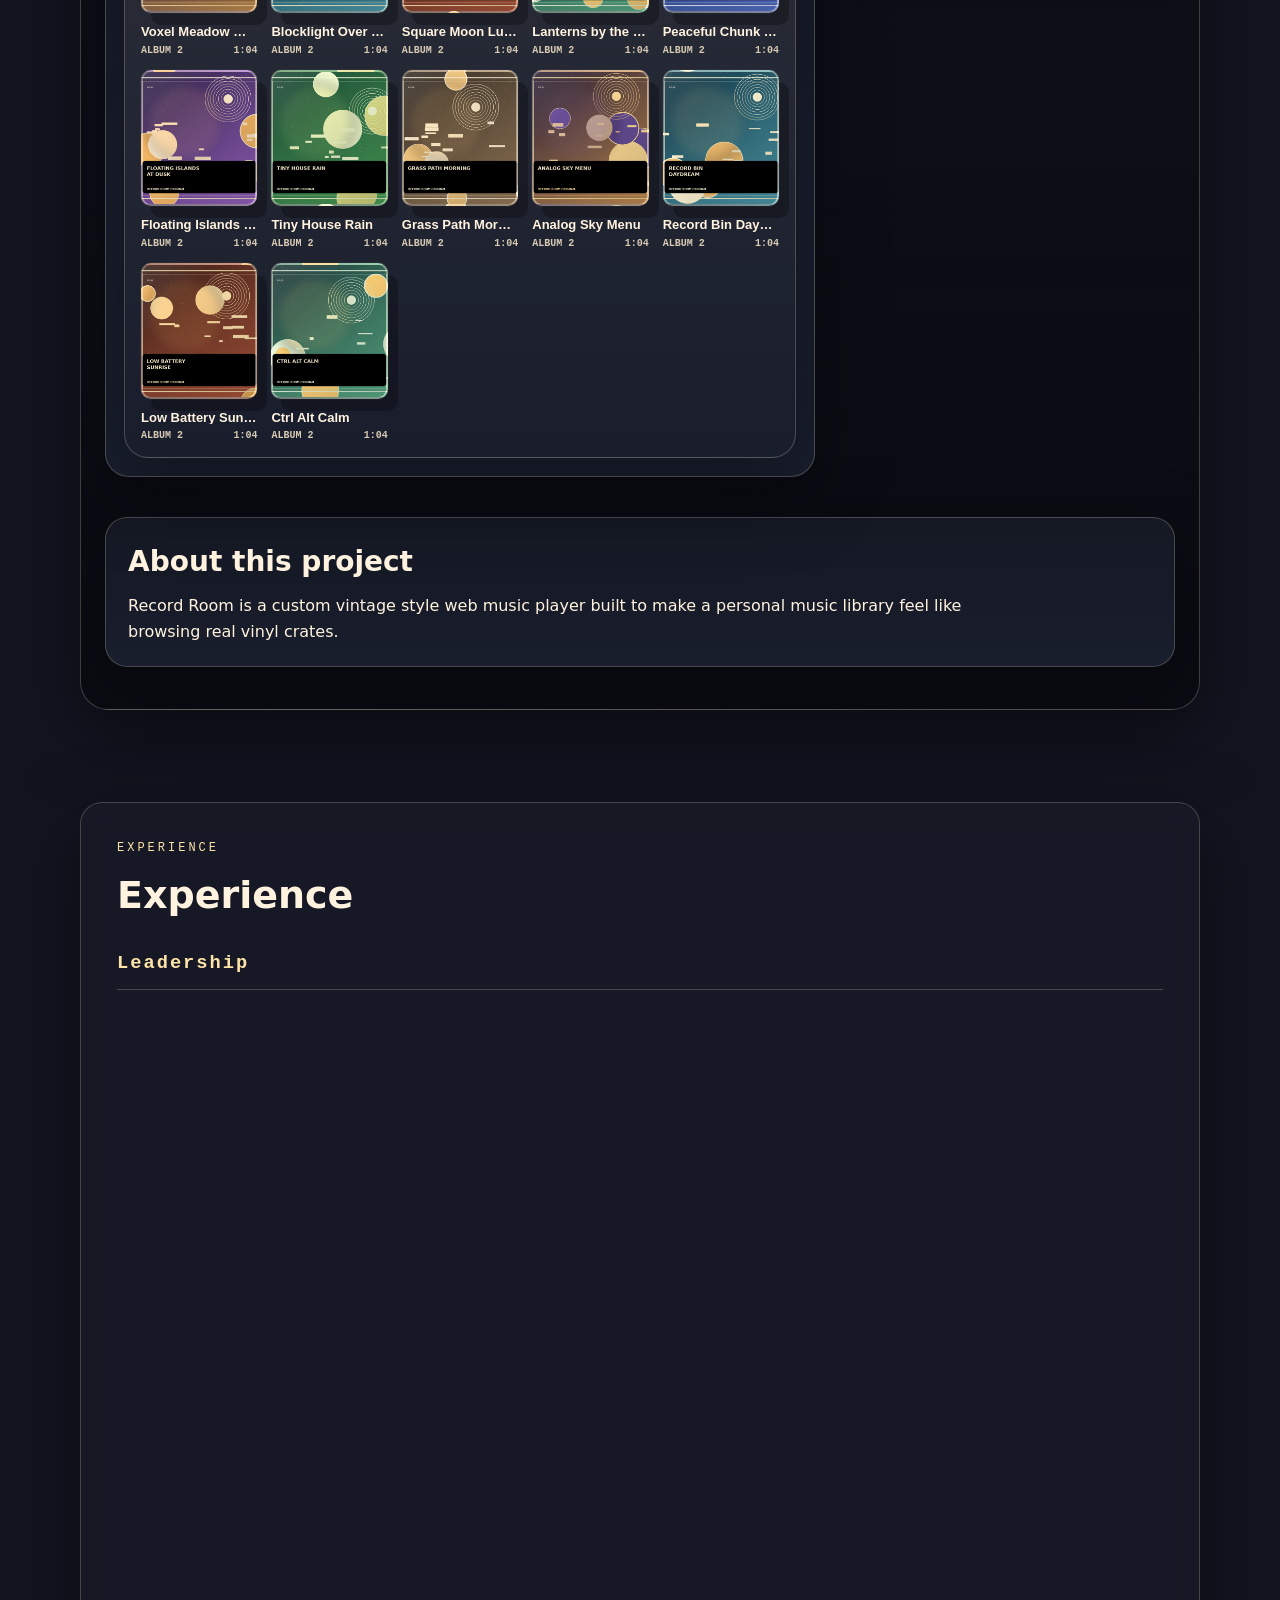
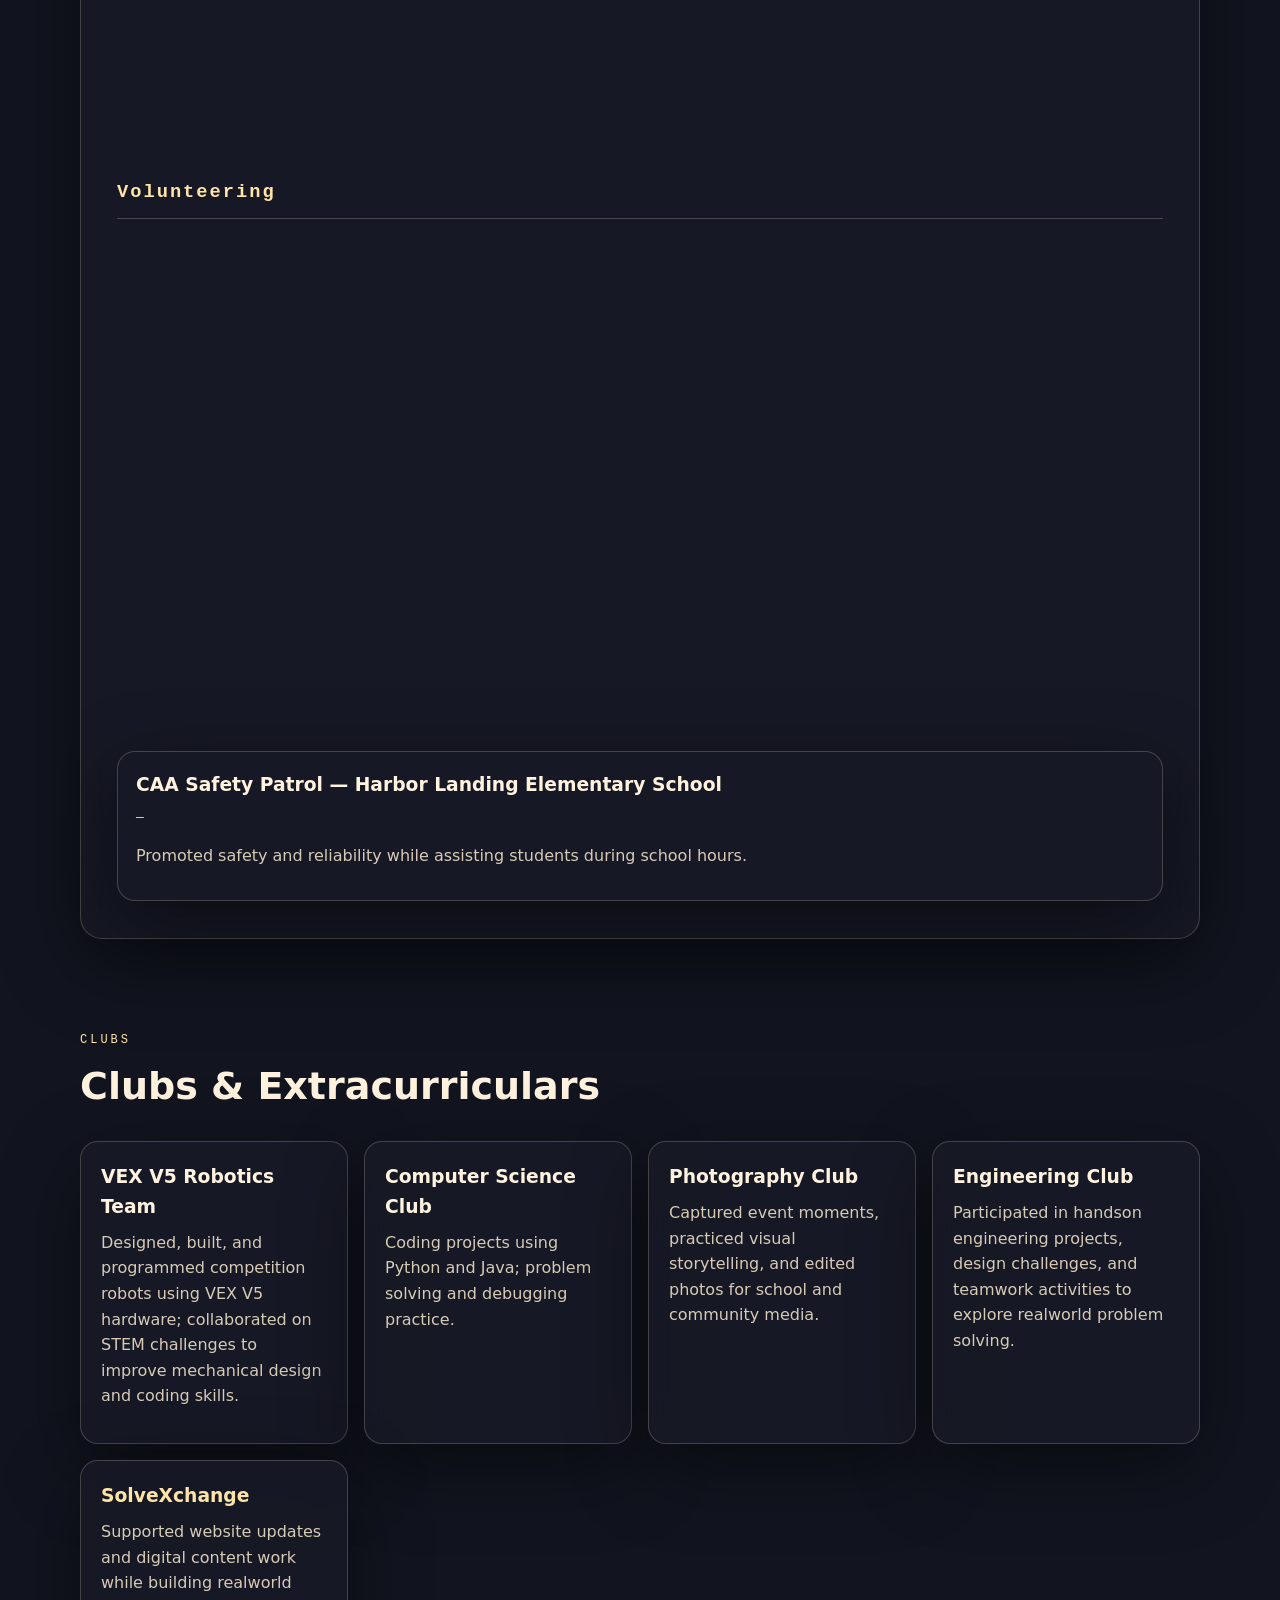
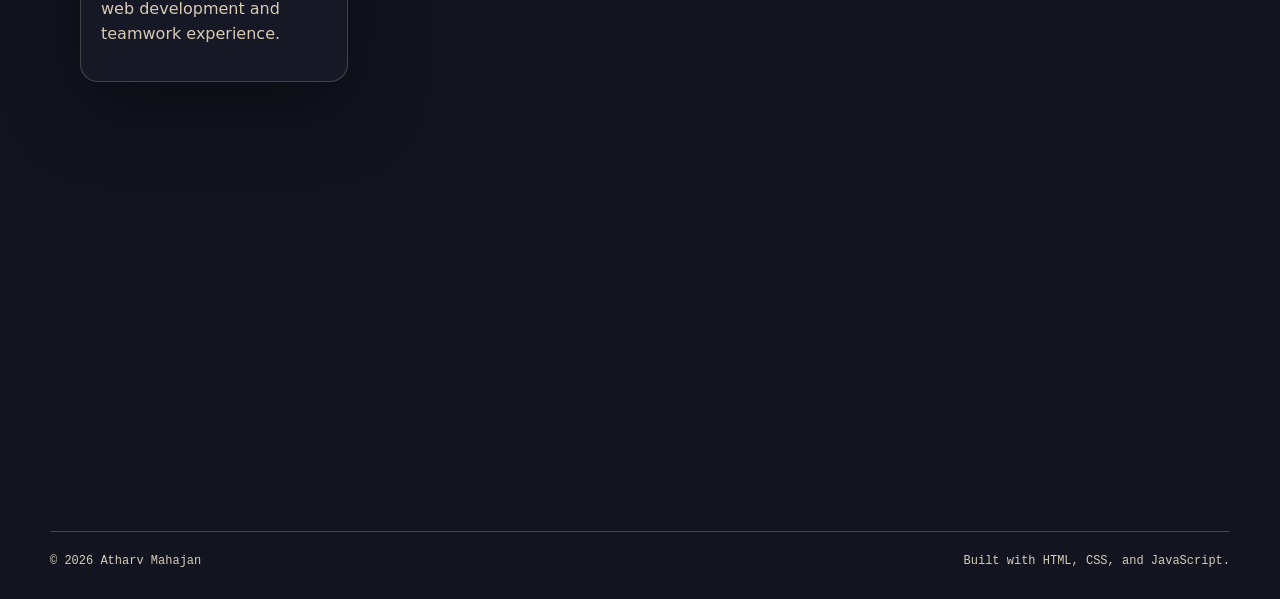
==== commit 9f9829f3: "Update index.html" ====
--- a/index.html
+++ b/index.html
@@ -163,7 +163,7 @@
   </p>
   <p class="links">
     <a href="https://www.solvexchange.org" rel="noopener" target="_blank">Visit Site</a>
-    <a href="https://github.com/yih0nk/SolveXchange-Website/tree/Atharv" rel="noopener" target="_blank">View Repo</a>
+    <a href="https://github.com/yih0nk/SolveXchange-Website/tree/Atharv" rel="noopener" target="_blank">           View Repo</a>
   </p>
 </article>
 </div>
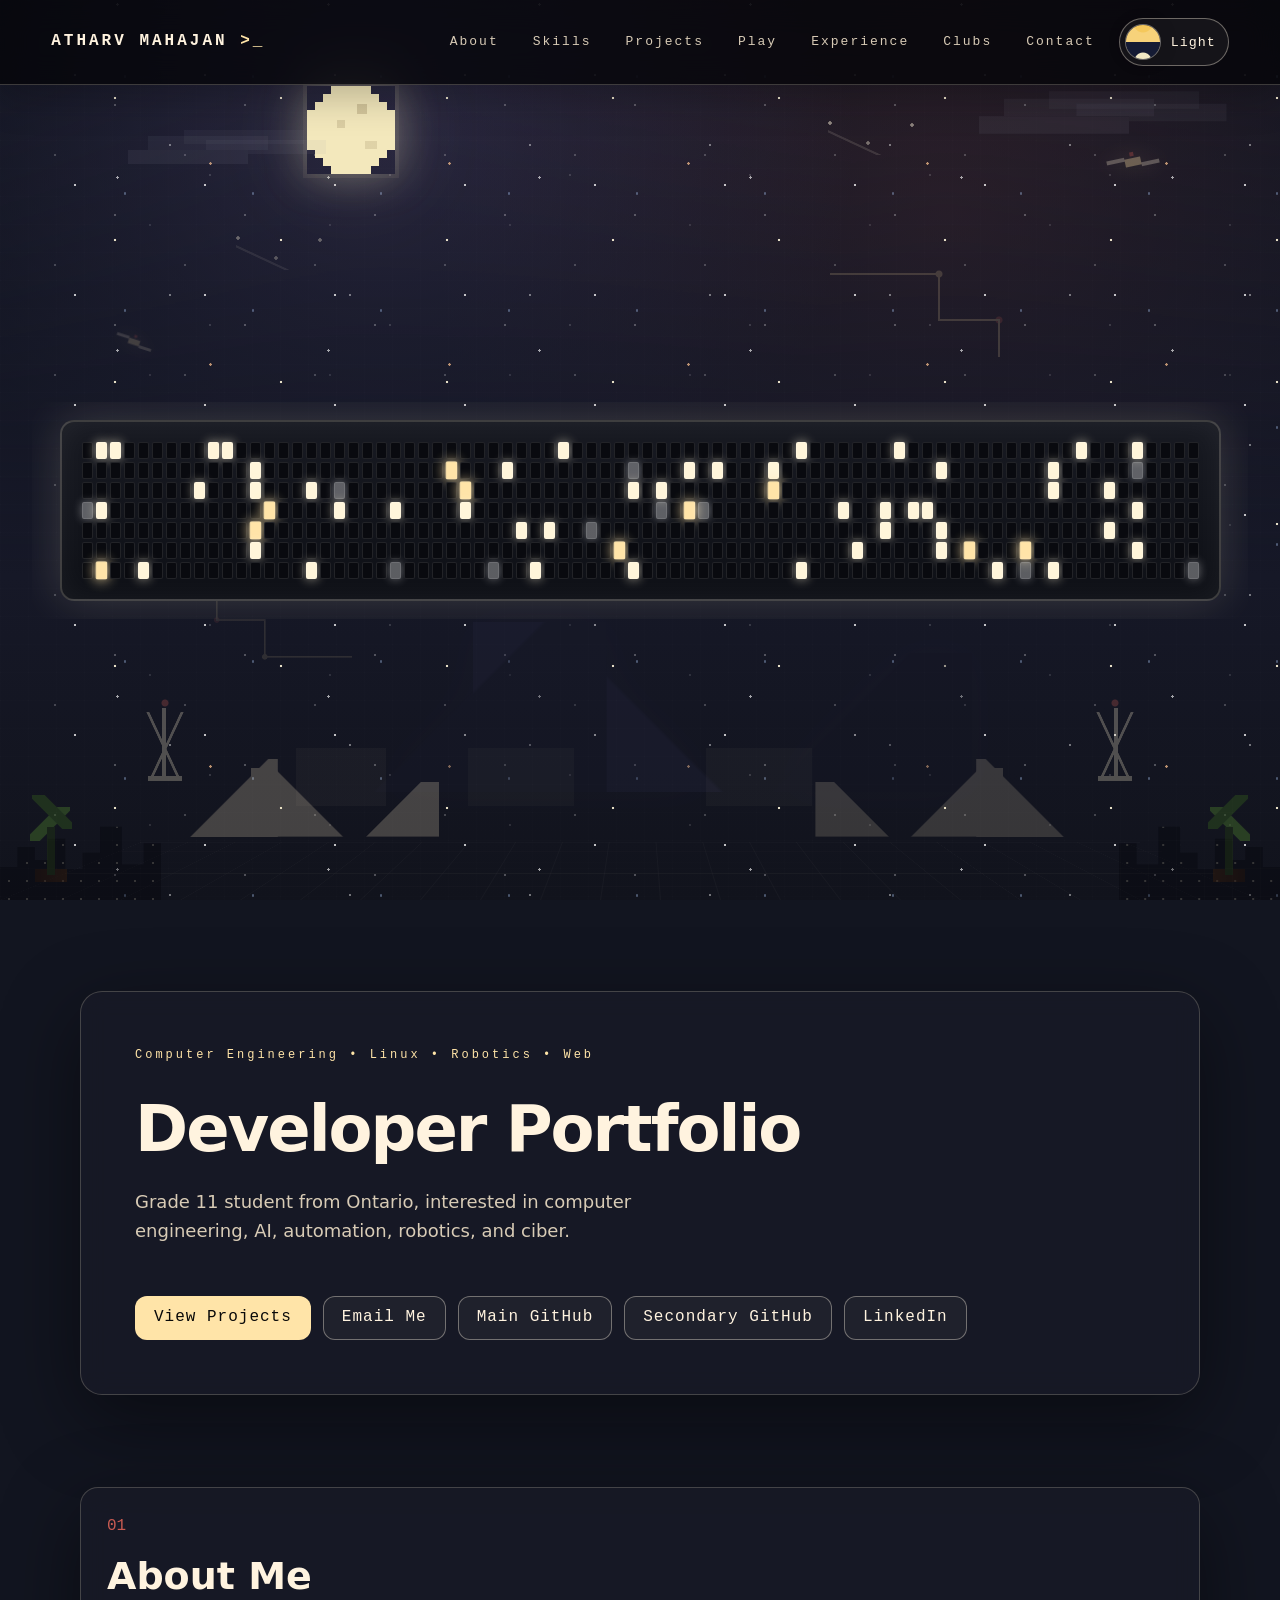
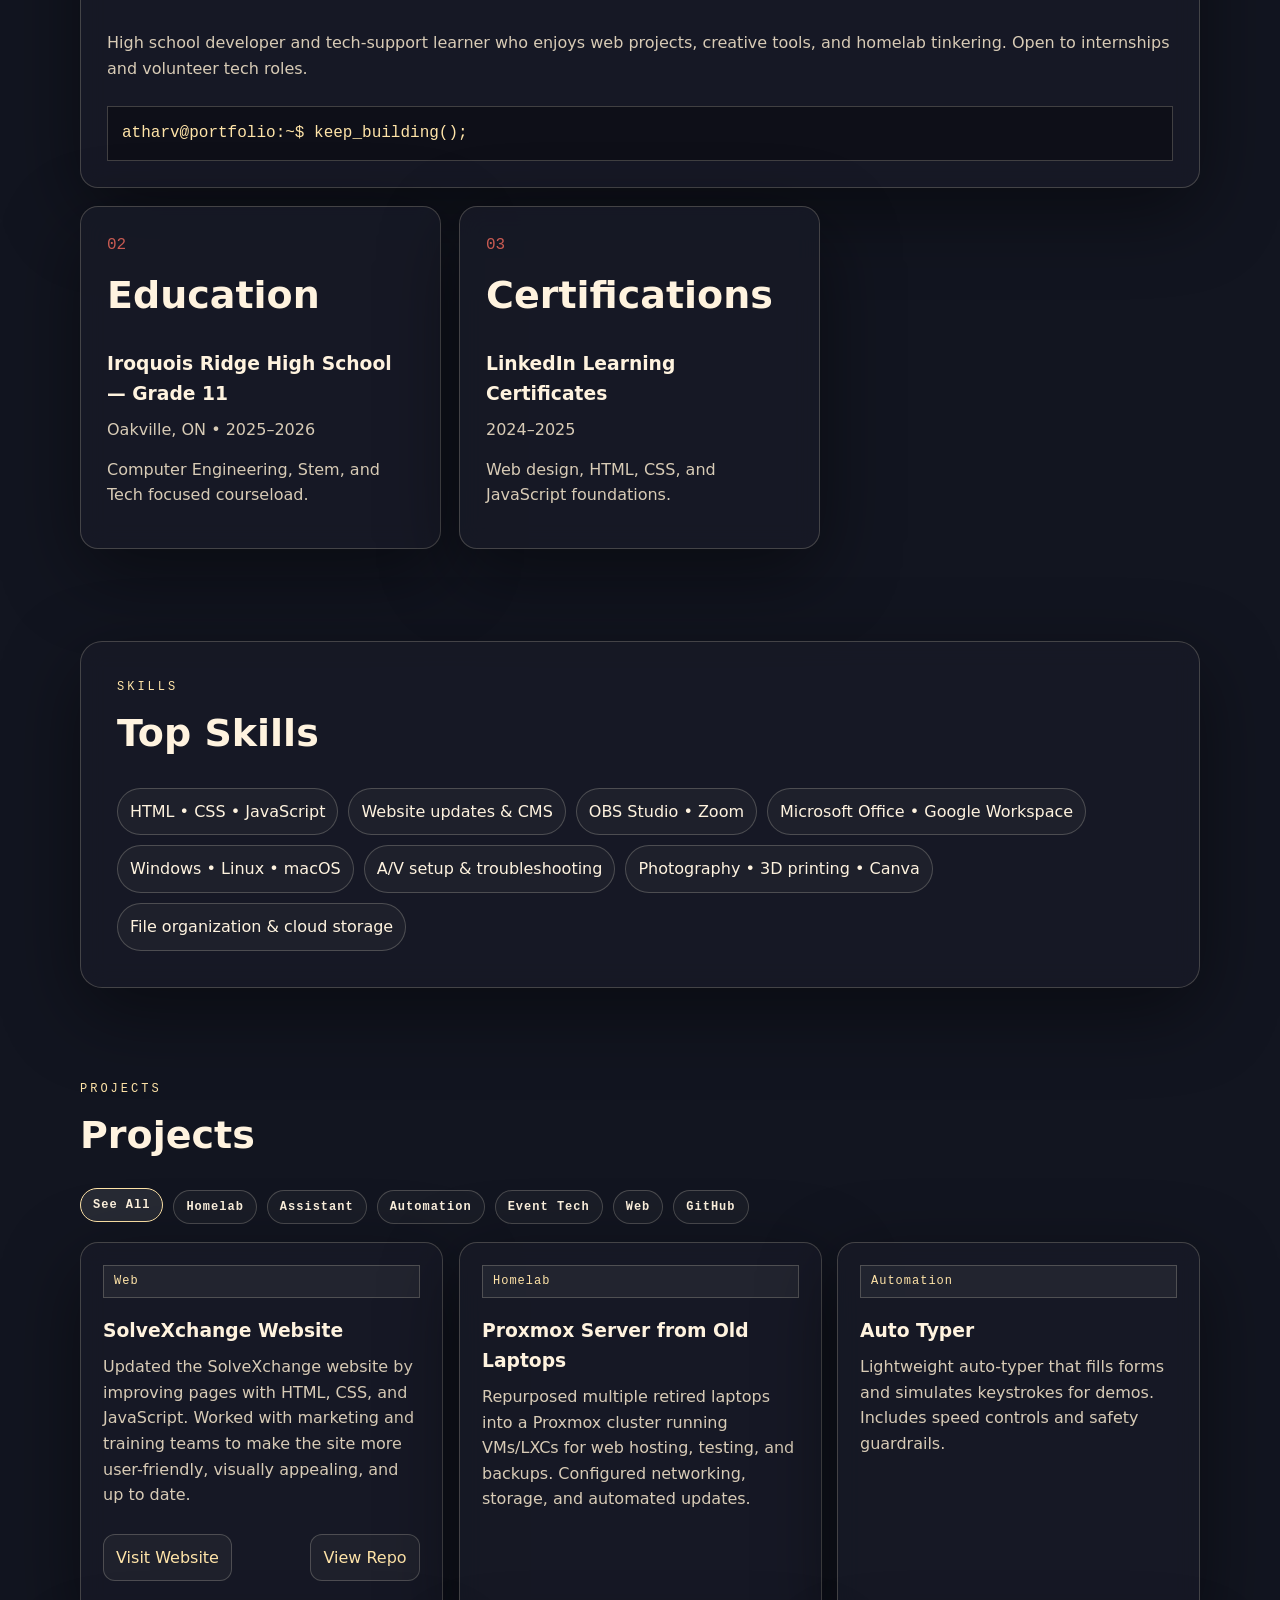
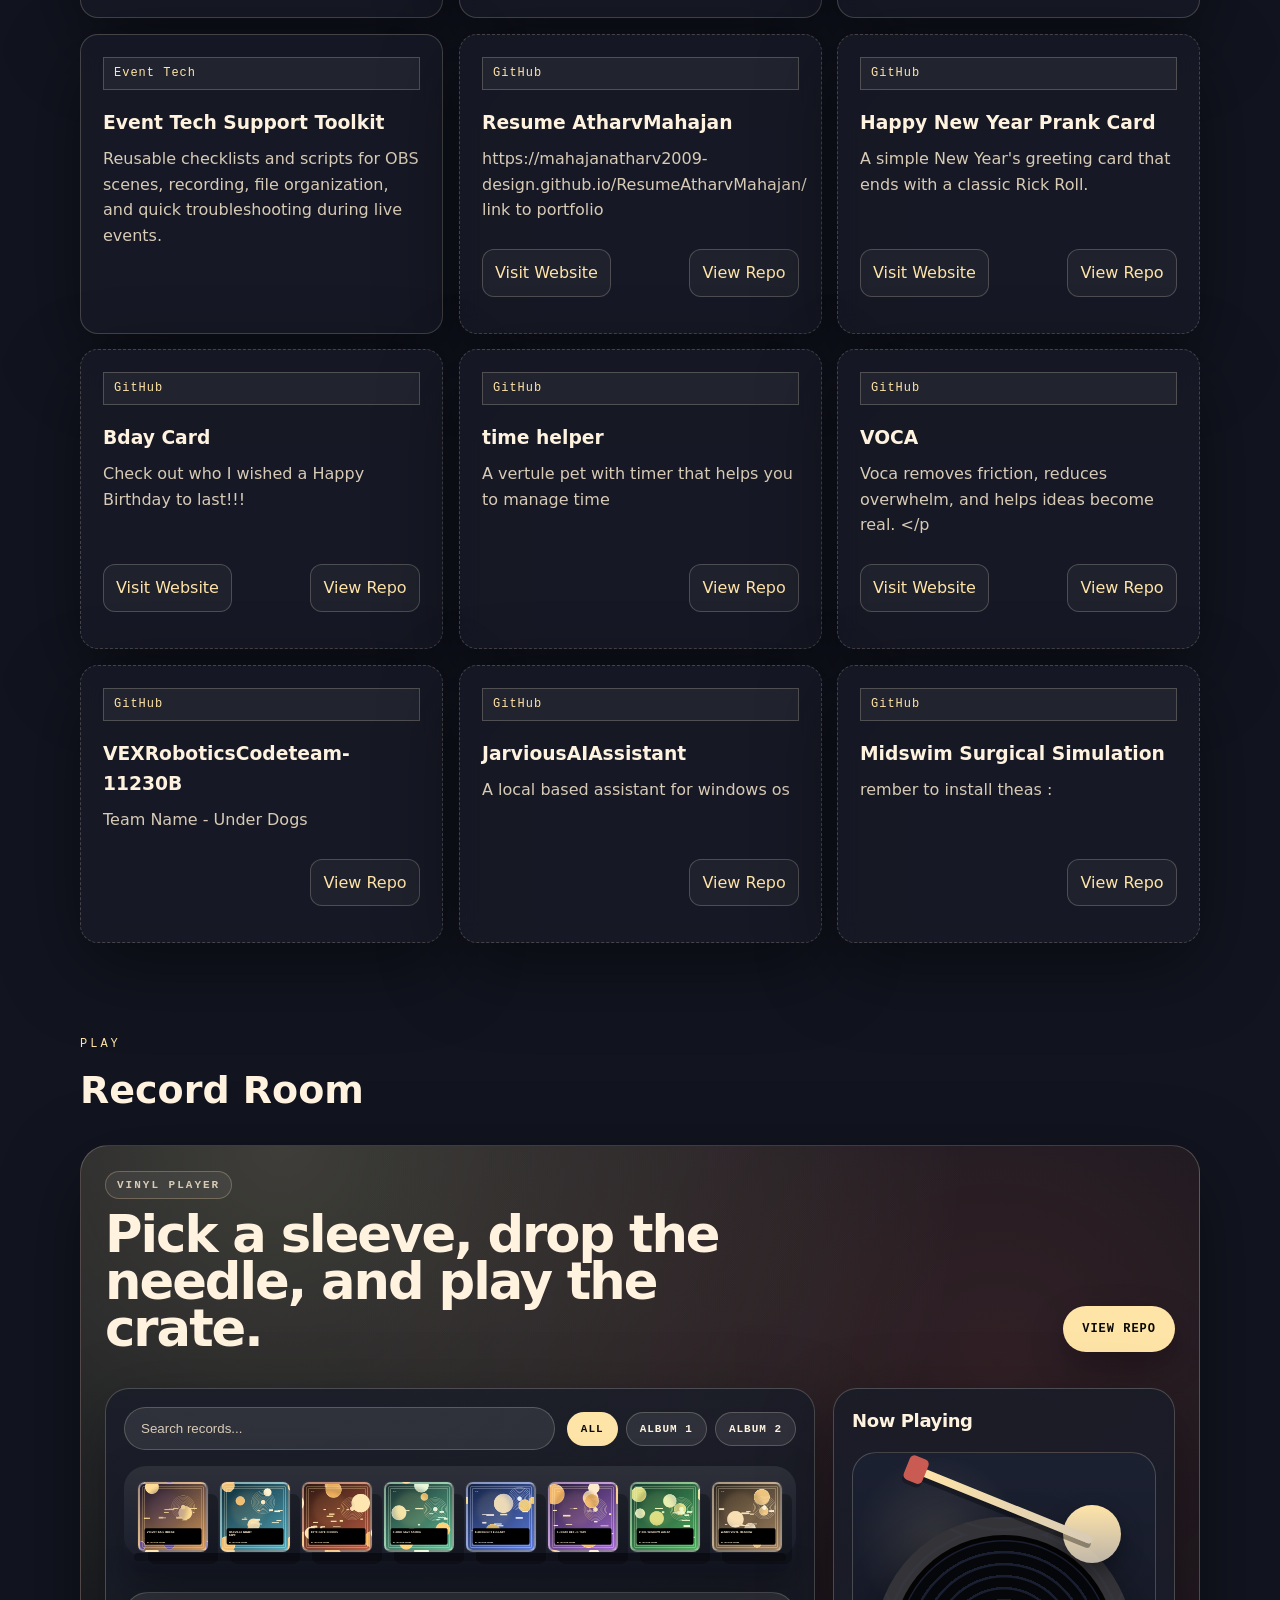
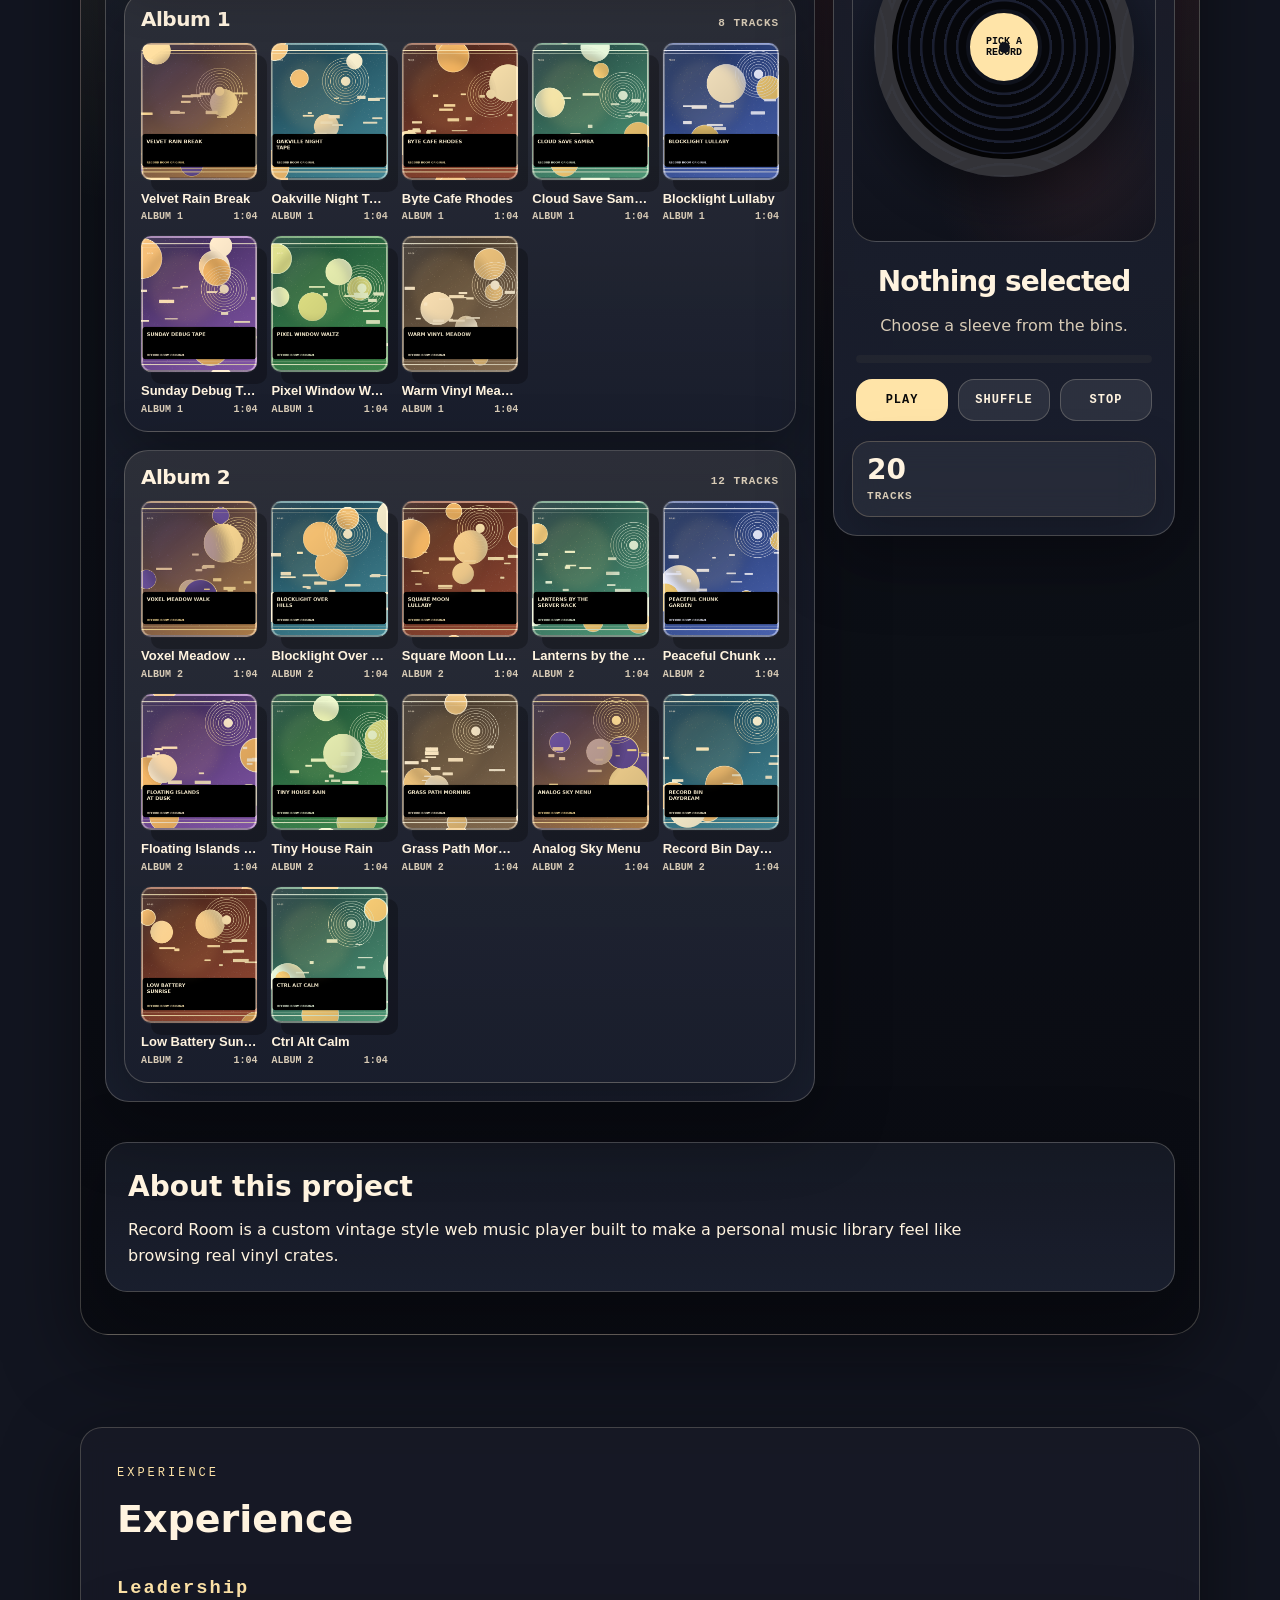
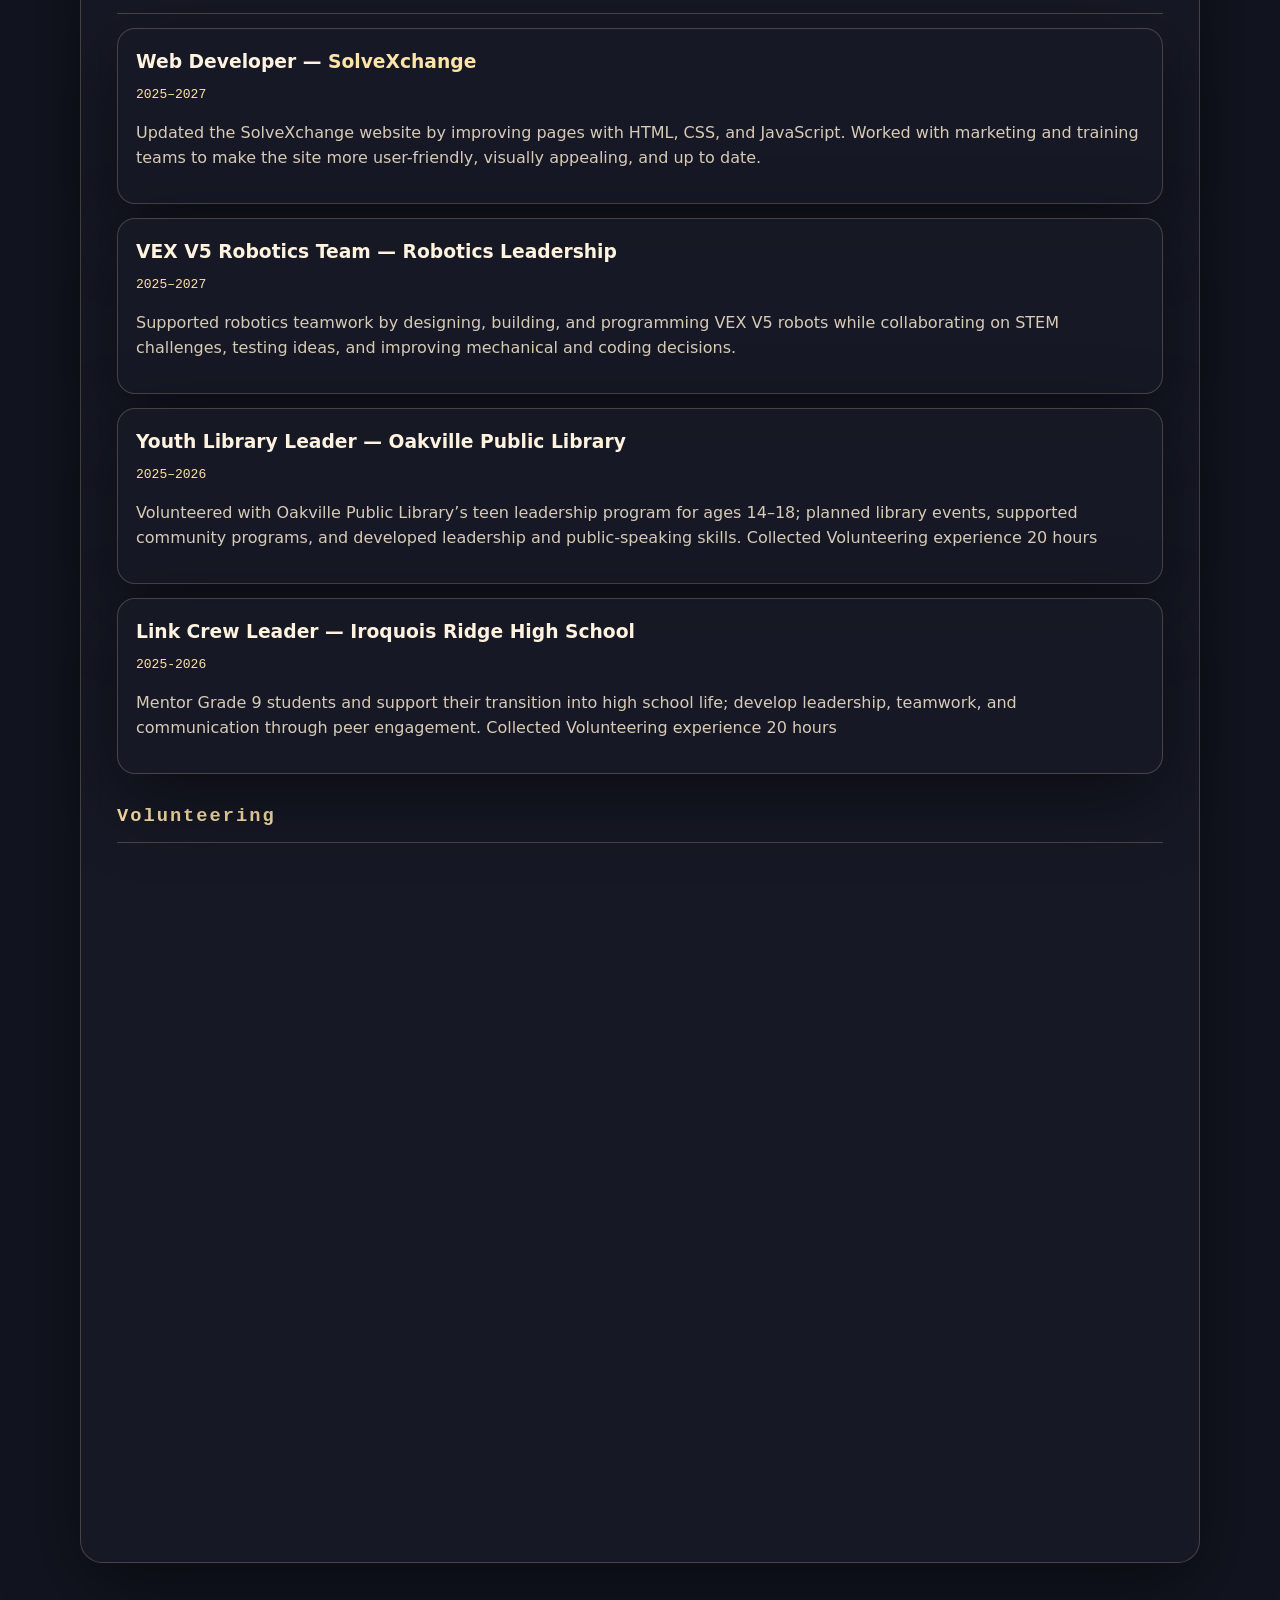
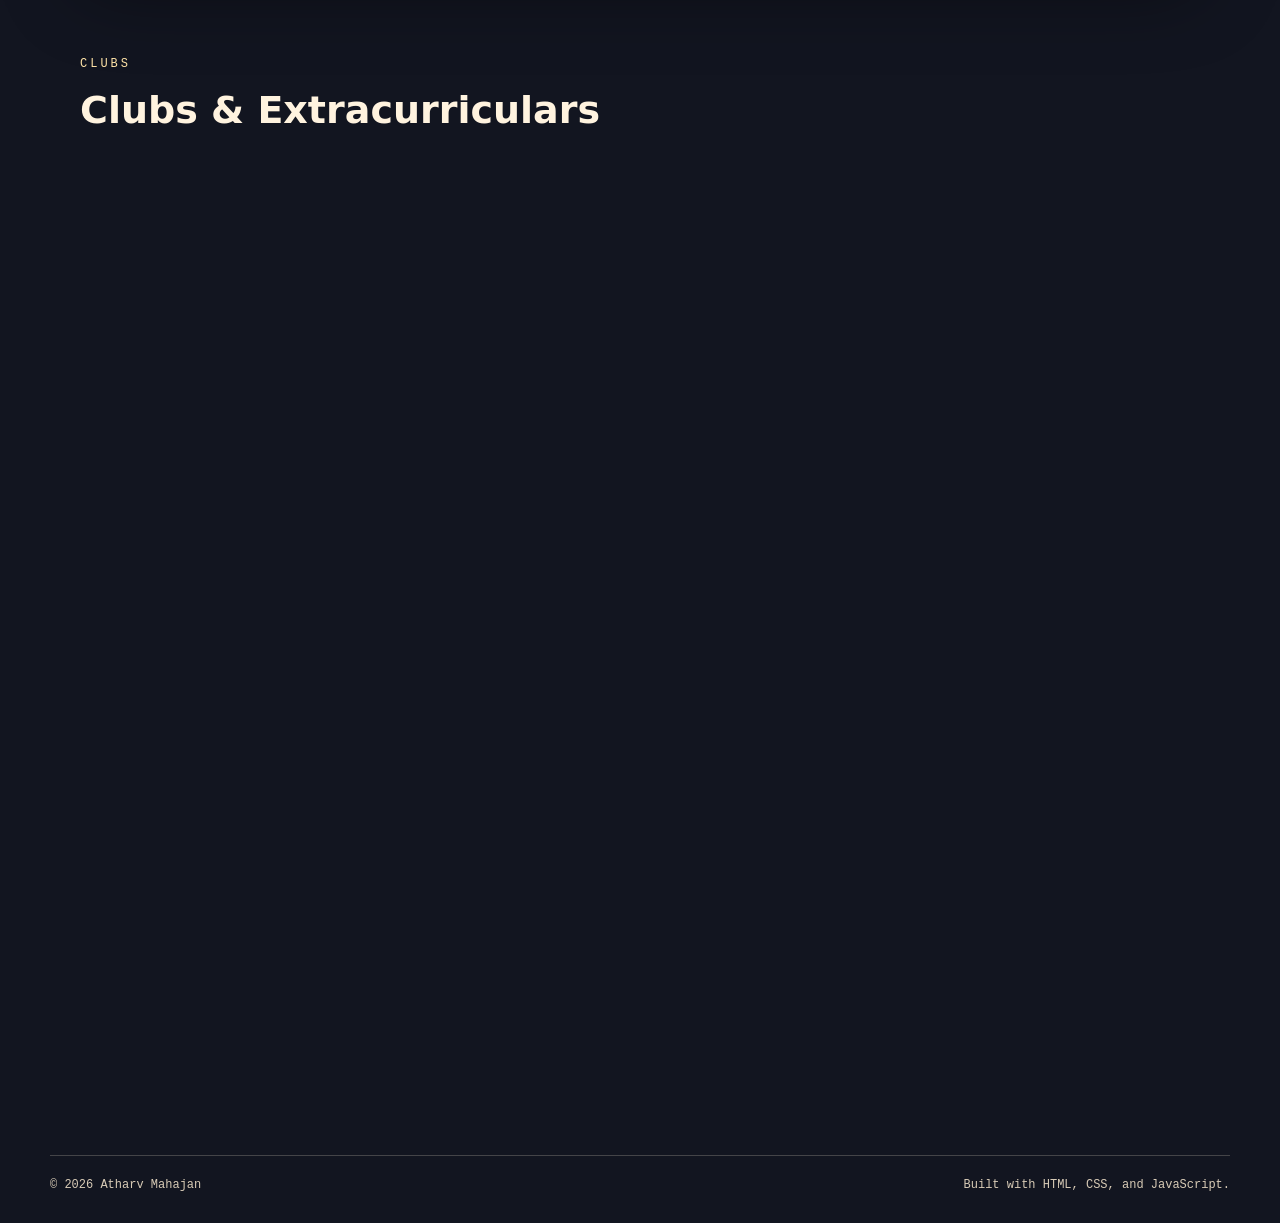
==== commit 9f17fba5: "Updated Bot and front end look" ====
--- a/index.html
+++ b/index.html
@@ -123,7 +123,7 @@
 <h2>Projects</h2>
 </div>
 <div aria-label="Project filters" class="project-controls">
-<button class="filter-btn active" data-filter="all" type="button">All</button>
+<button class="filter-btn active" data-filter="all" type="button">See All</button>
 <button class="filter-btn" data-filter="Homelab" type="button">Homelab</button>
 <button class="filter-btn" data-filter="Assistant" type="button">Assistant</button>
 <button class="filter-btn" data-filter="Automation" type="button">Automation</button>
@@ -137,12 +137,6 @@
 <h3>Proxmox Server from Old Laptops</h3>
 <p>Repurposed multiple retired laptops into a Proxmox cluster running VMs/LXCs for web hosting, testing, and backups. Configured networking, storage, and automated updates.</p>
 </article>
-<article class="project-card" data-category="Assistant">
-<div class="project-tag">Assistant</div>
-<h3>“J.A.R.V.I.S.” Voice Assistant</h3>
-<p>Personal voice assistant prototype for system control, reminders, and quick info. Modular hotword detection and command routing.</p>
-<p class="links"><a href="https://github.com/mahajanatharv2009-design/J.A.R.V.I.S." rel="noopener" target="_blank">Repo</a></p>
-</article>
 <article class="project-card" data-category="Automation">
 <div class="project-tag">Automation</div>
 <h3>Auto Typer</h3>
@@ -153,7 +147,7 @@
 <h3>Event Tech Support Toolkit</h3>
 <p>Reusable checklists and scripts for OBS scenes, recording, file organization, and quick troubleshooting during live events.</p>
 </article>
-<article class="project-card" data-category="Web">
+<article class="project-card pinned-card" data-category="Web" data-pin="1">
   <div class="project-tag">Web</div>
   <h3>SolveXchange Website</h3>
   <p>
@@ -162,8 +156,8 @@
     visually appealing, and up to date.
   </p>
   <p class="links">
-    <a href="https://www.solvexchange.org" rel="noopener" target="_blank">Visit Site</a>
-    <a href="https://github.com/yih0nk/SolveXchange-Website/tree/Atharv" rel="noopener" target="_blank">           View Repo</a>
+    <a class="visit-link" href="https://www.solvexchange.org" rel="noopener" target="_blank">Visit Website</a>
+    <a class="repo-link" href="https://github.com/yih0nk/SolveXchange-Website/tree/Atharv" rel="noopener" target="_blank">View Repo</a>
   </p>
 </article>
 </div>
--- a/styles.css
+++ b/styles.css
@@ -628,7 +628,40 @@
 }
 
 .project-card.is-hidden { display: none; }
-.project-card .links { margin-top: auto; padding-top: 12px; }
+.project-card[data-pin-replaced="true"] { display: none !important; }
+.project-card.pinned-card {
+  border-color: var(--line-strong);
+}
+.project-card .links {
+  margin-top: auto;
+  padding-top: 12px;
+  display: flex;
+  align-items: center;
+  justify-content: space-between;
+  gap: 12px;
+  width: 100%;
+}
+
+.project-card .links a {
+  display: inline-flex;
+  align-items: center;
+  justify-content: center;
+  min-height: 40px;
+  padding: 10px 12px;
+  border: 1px solid var(--line);
+  border-radius: 12px;
+  background: rgba(255,255,255,.04);
+  text-decoration: none;
+  white-space: nowrap;
+}
+
+.project-card .links .visit-link {
+  margin-right: auto;
+}
+
+.project-card .links .repo-link {
+  margin-left: auto;
+}
 
 .timeline { padding: 0; }
 .timeline article,
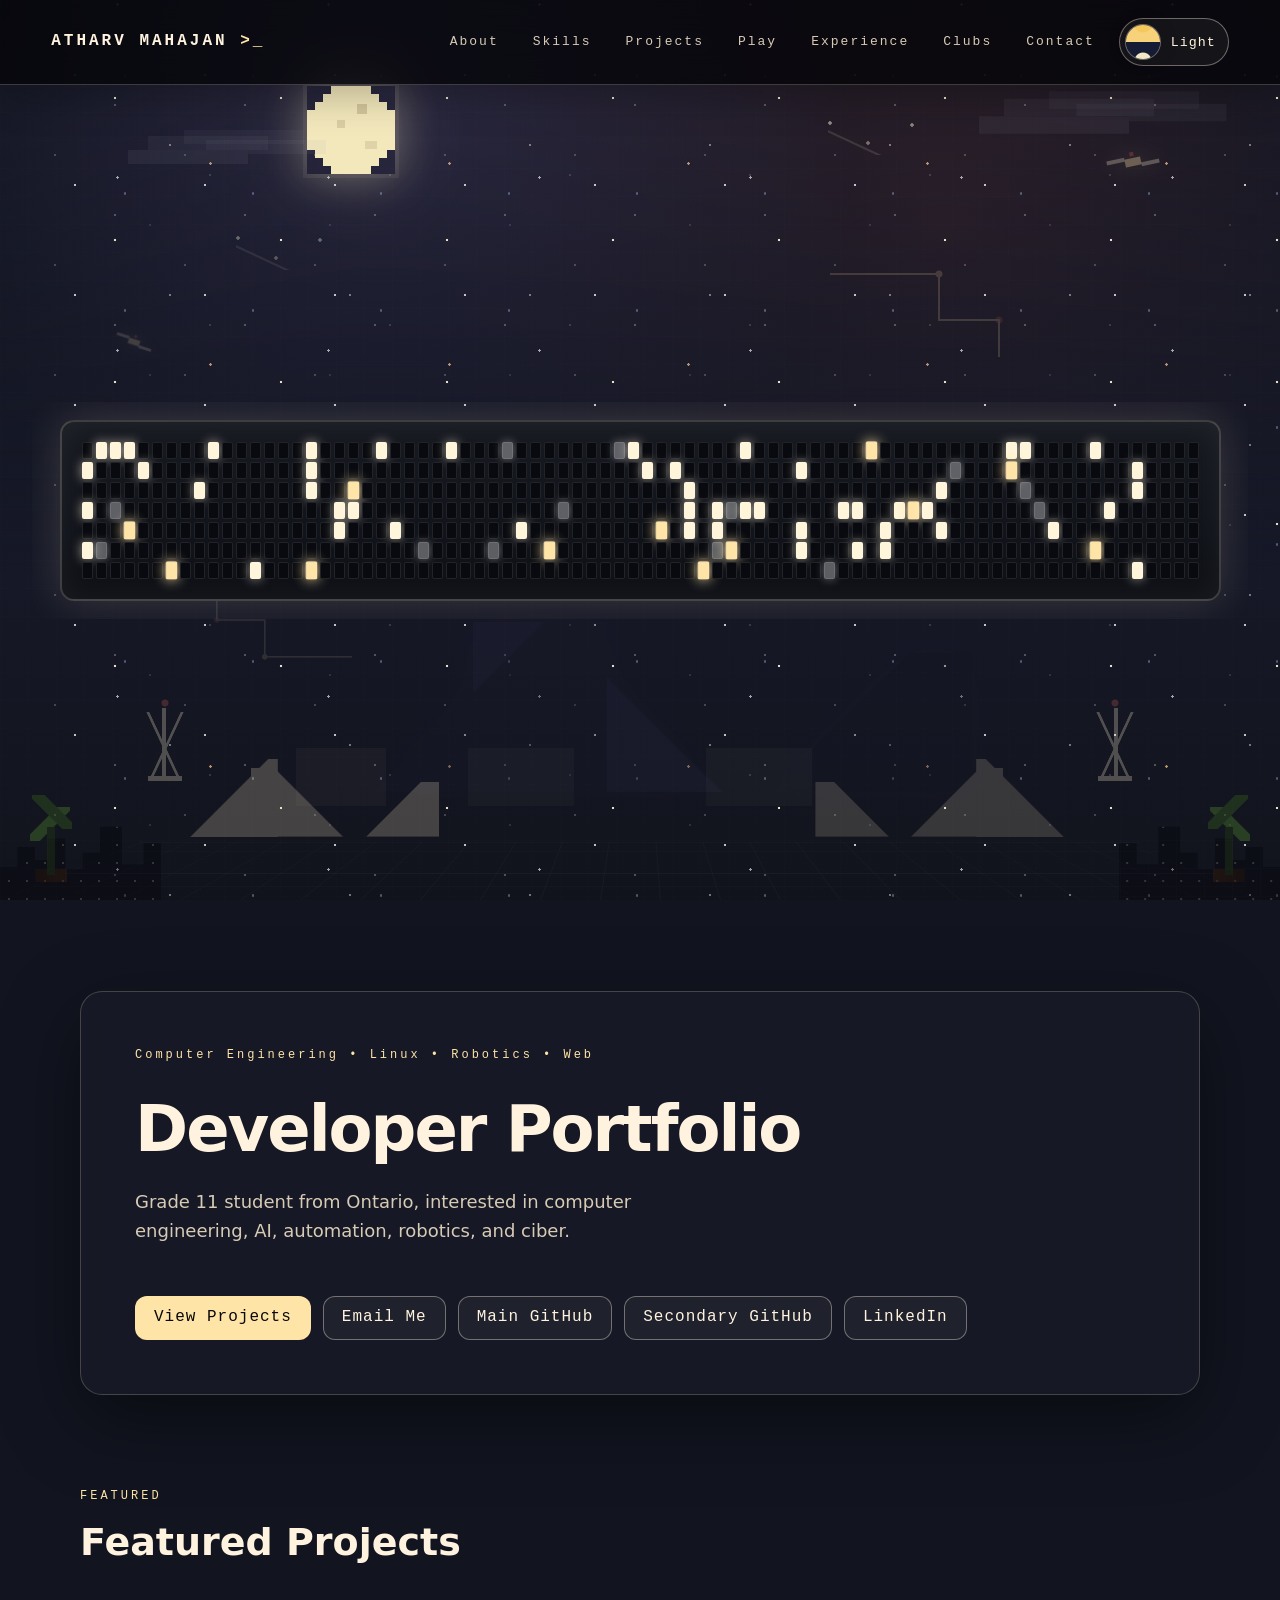
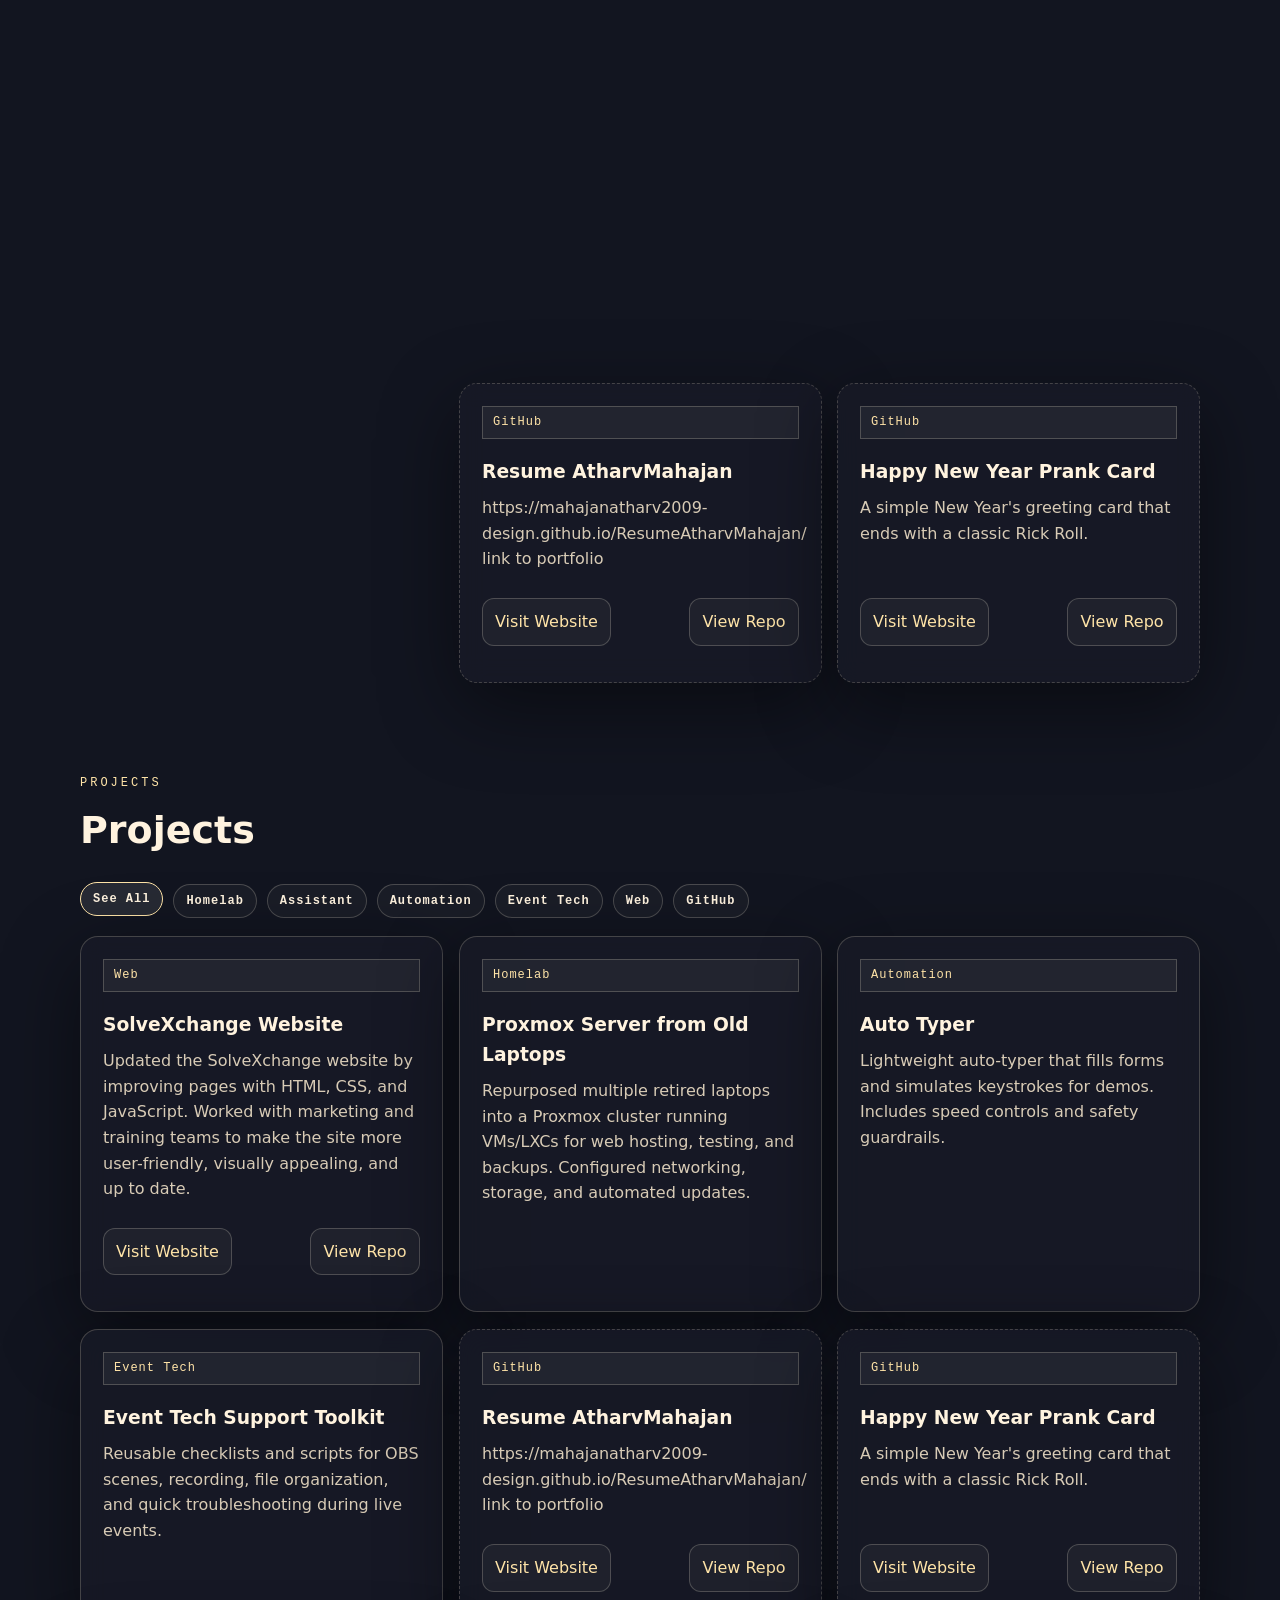
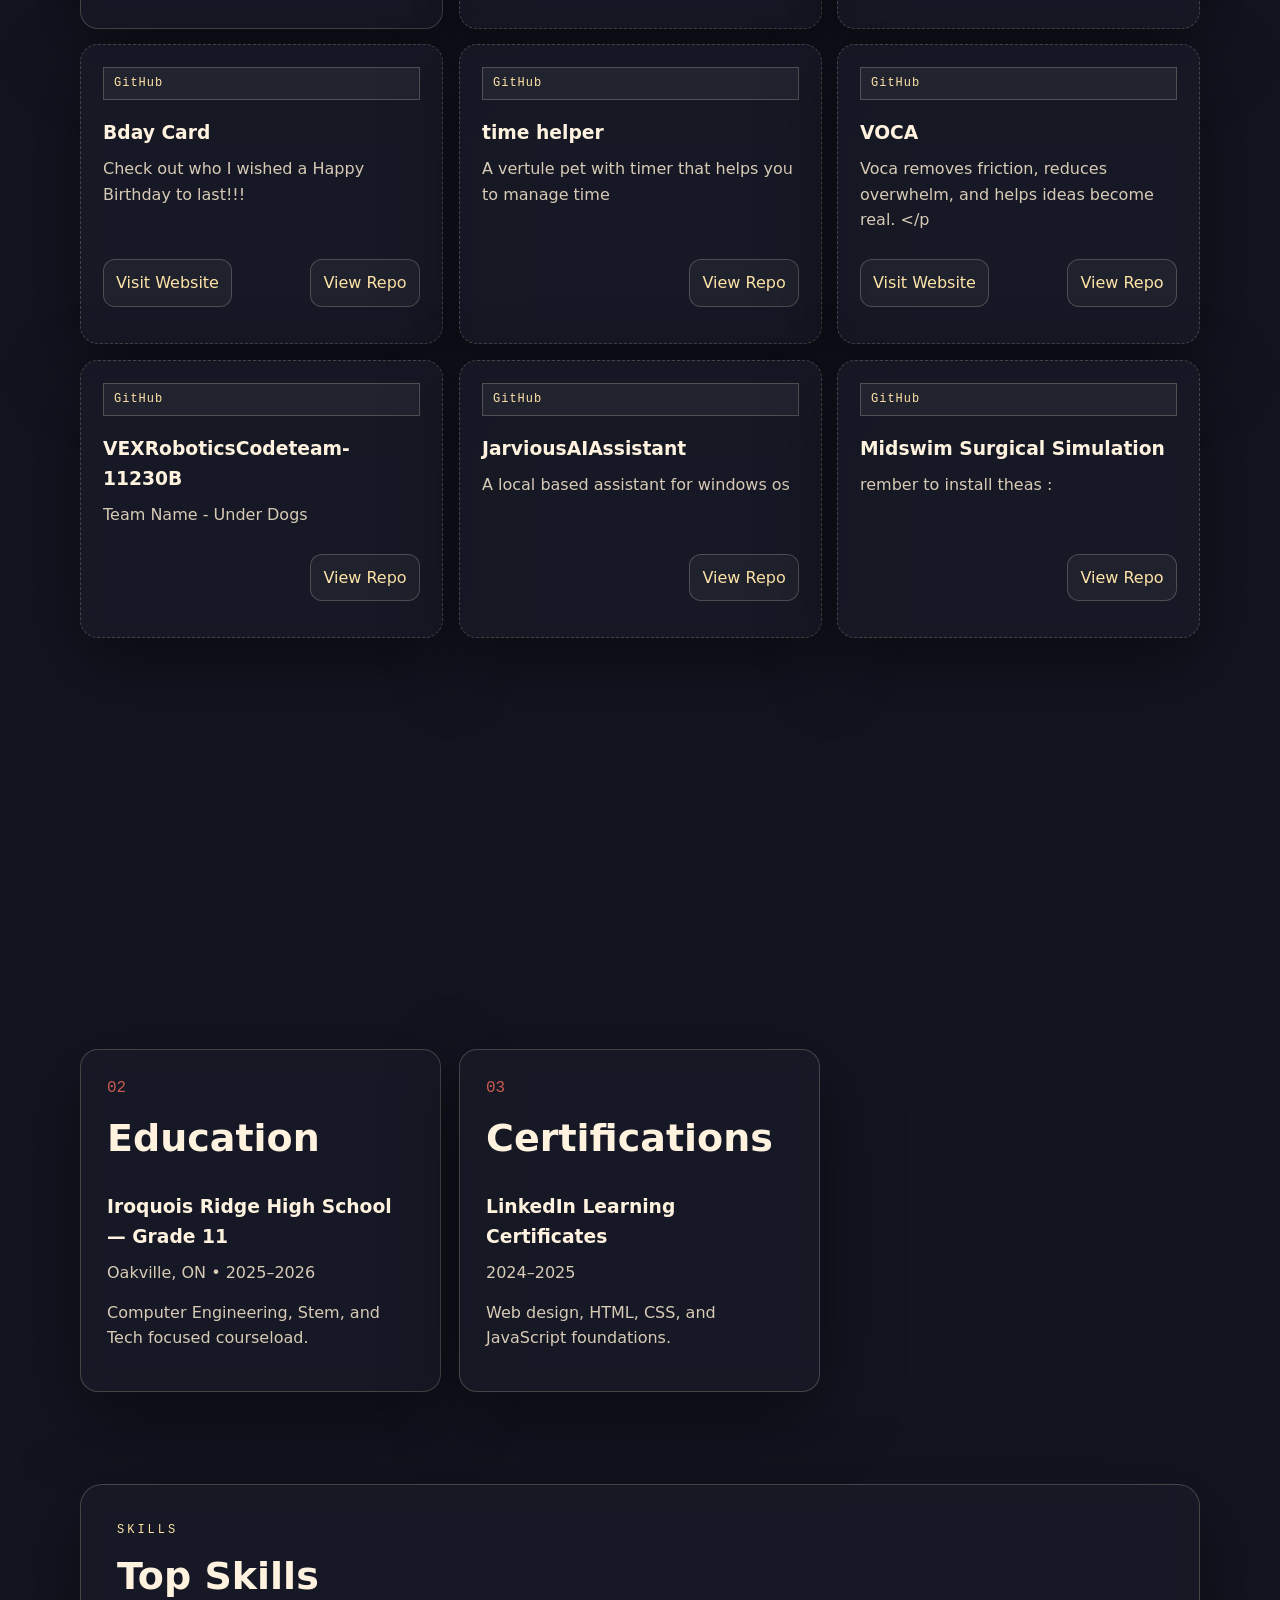
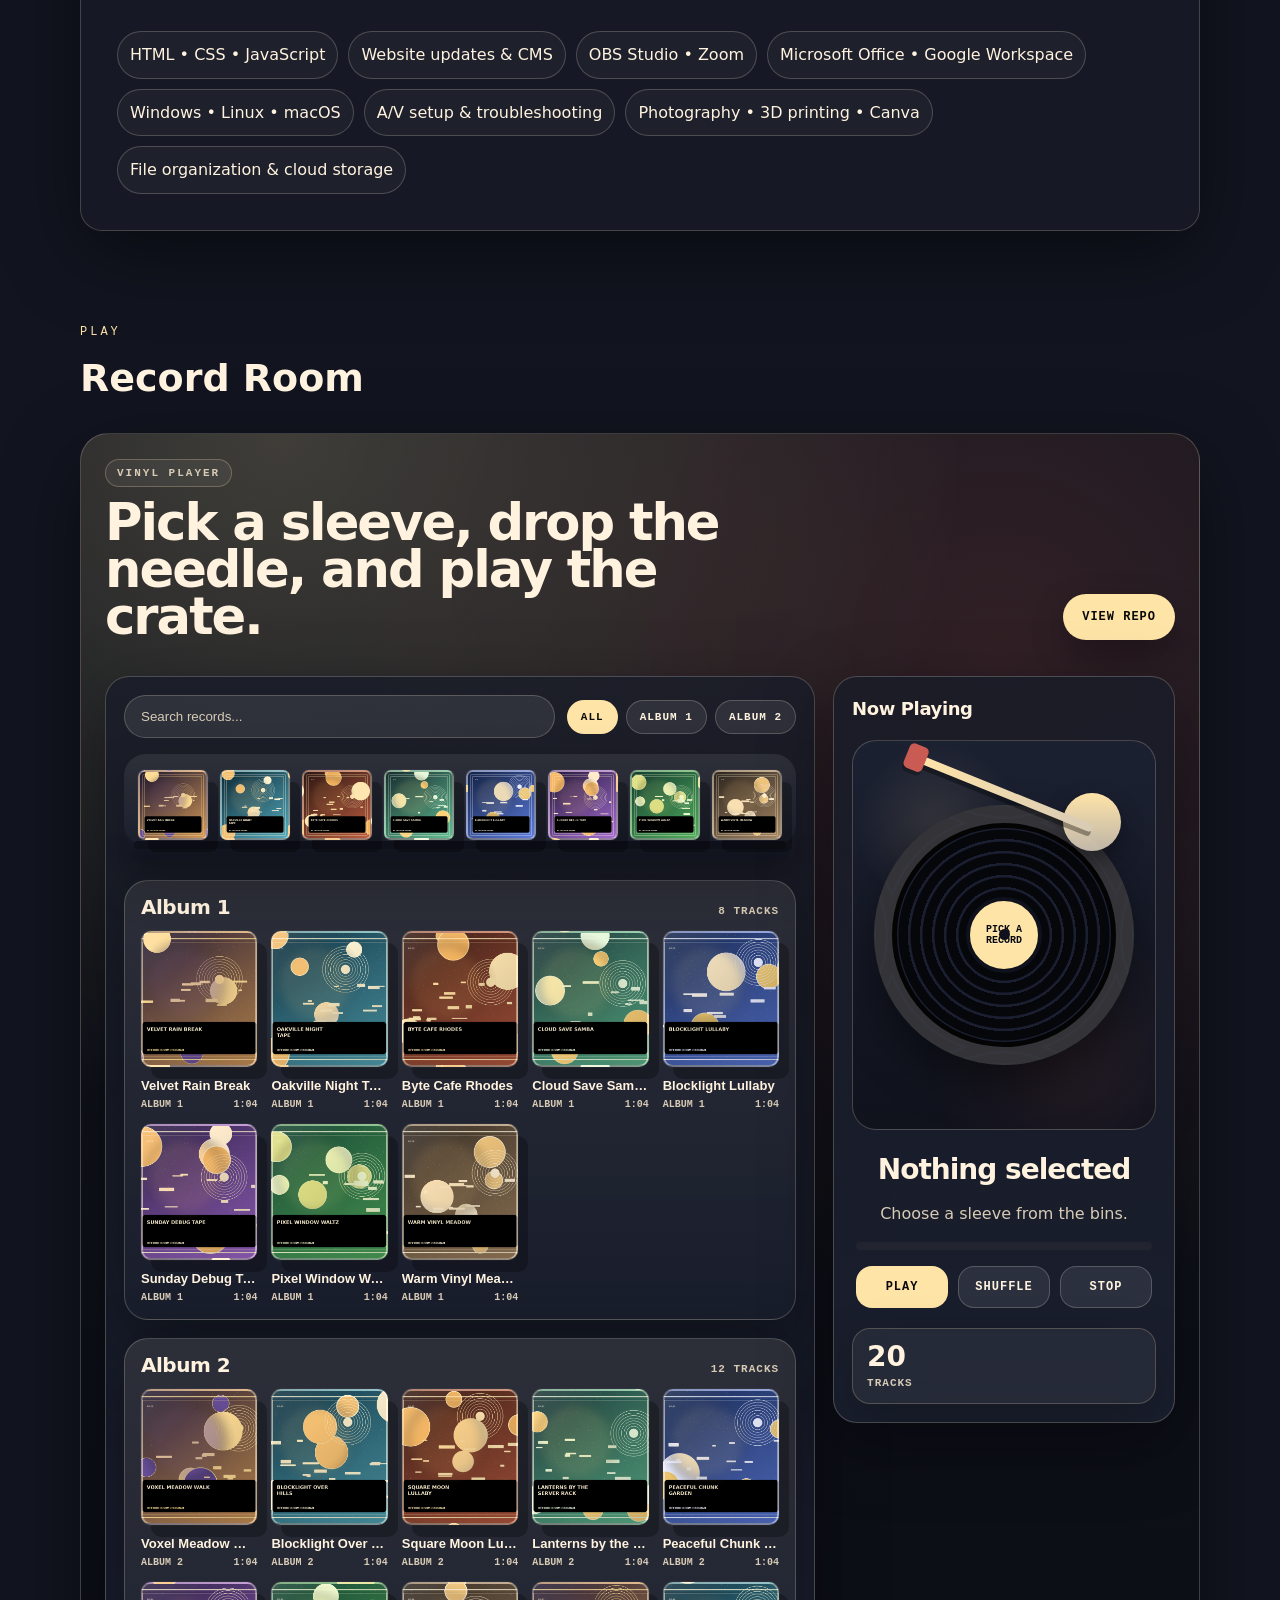
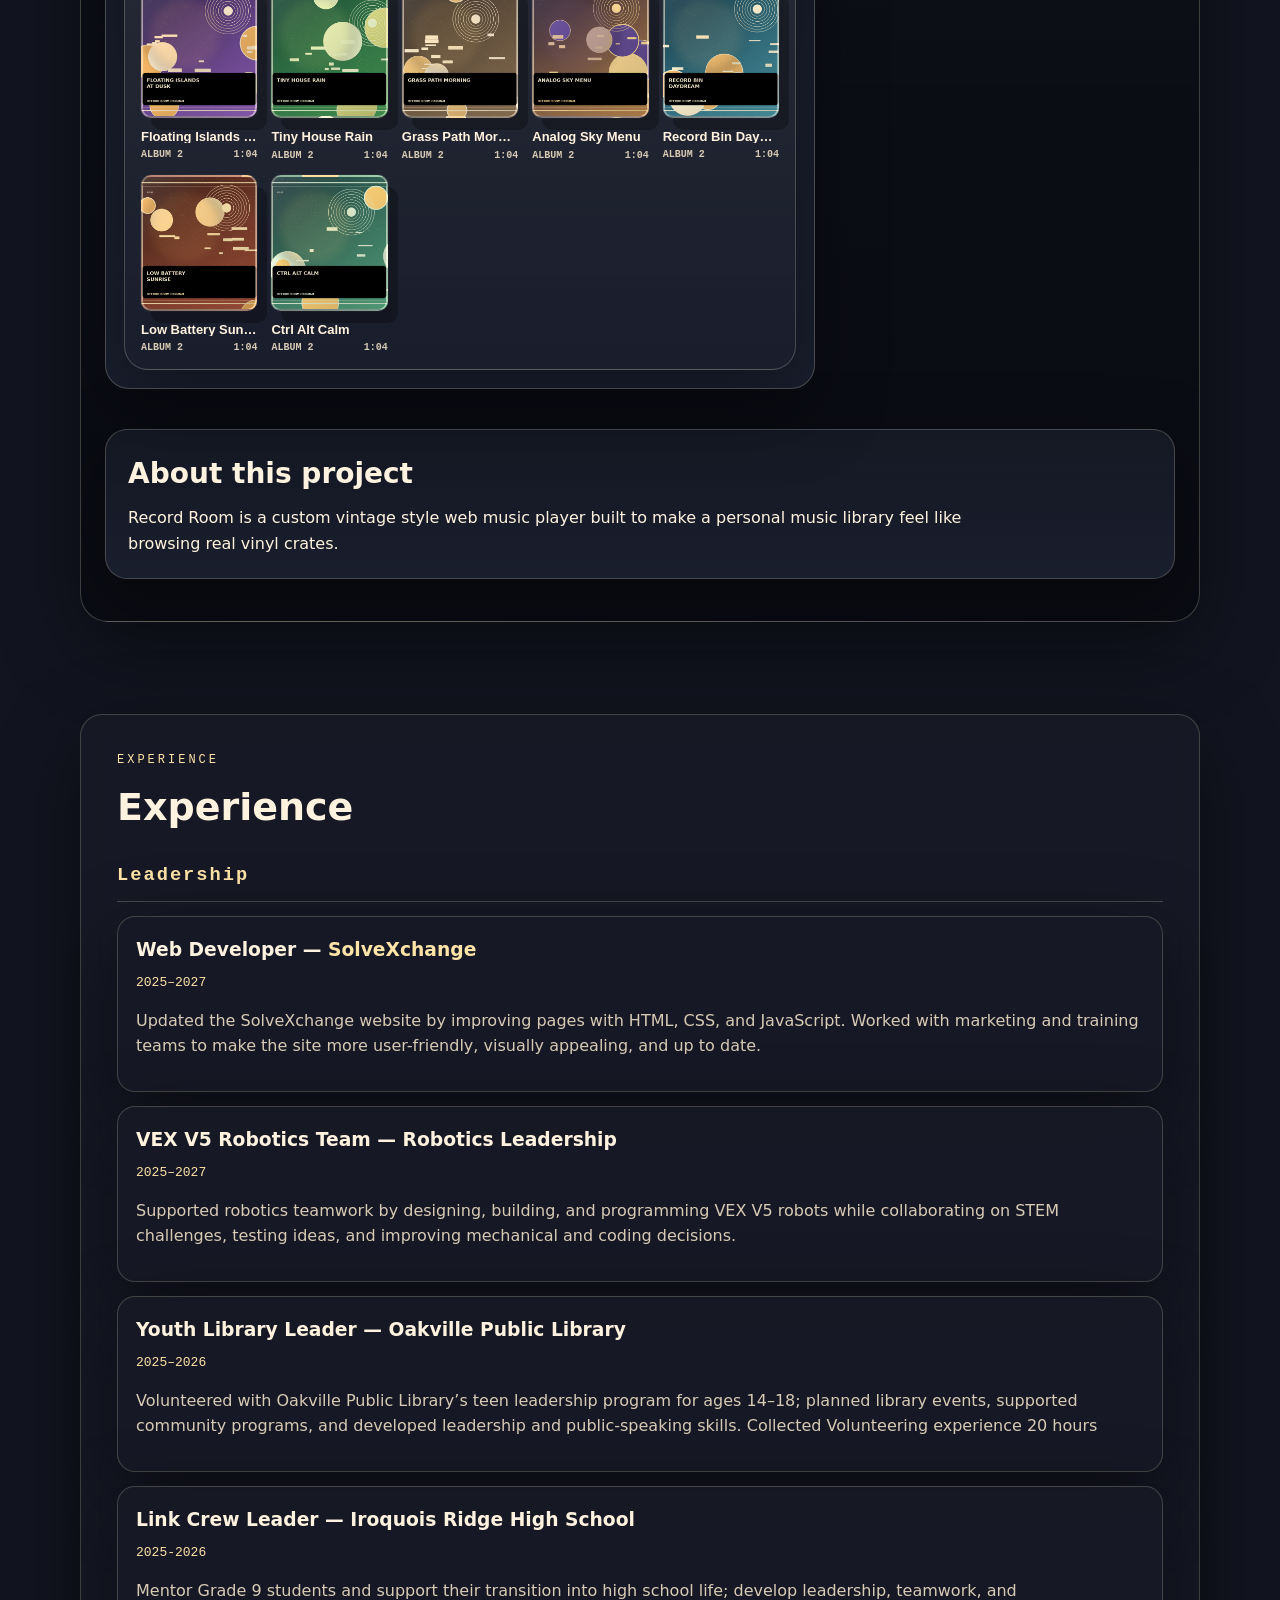
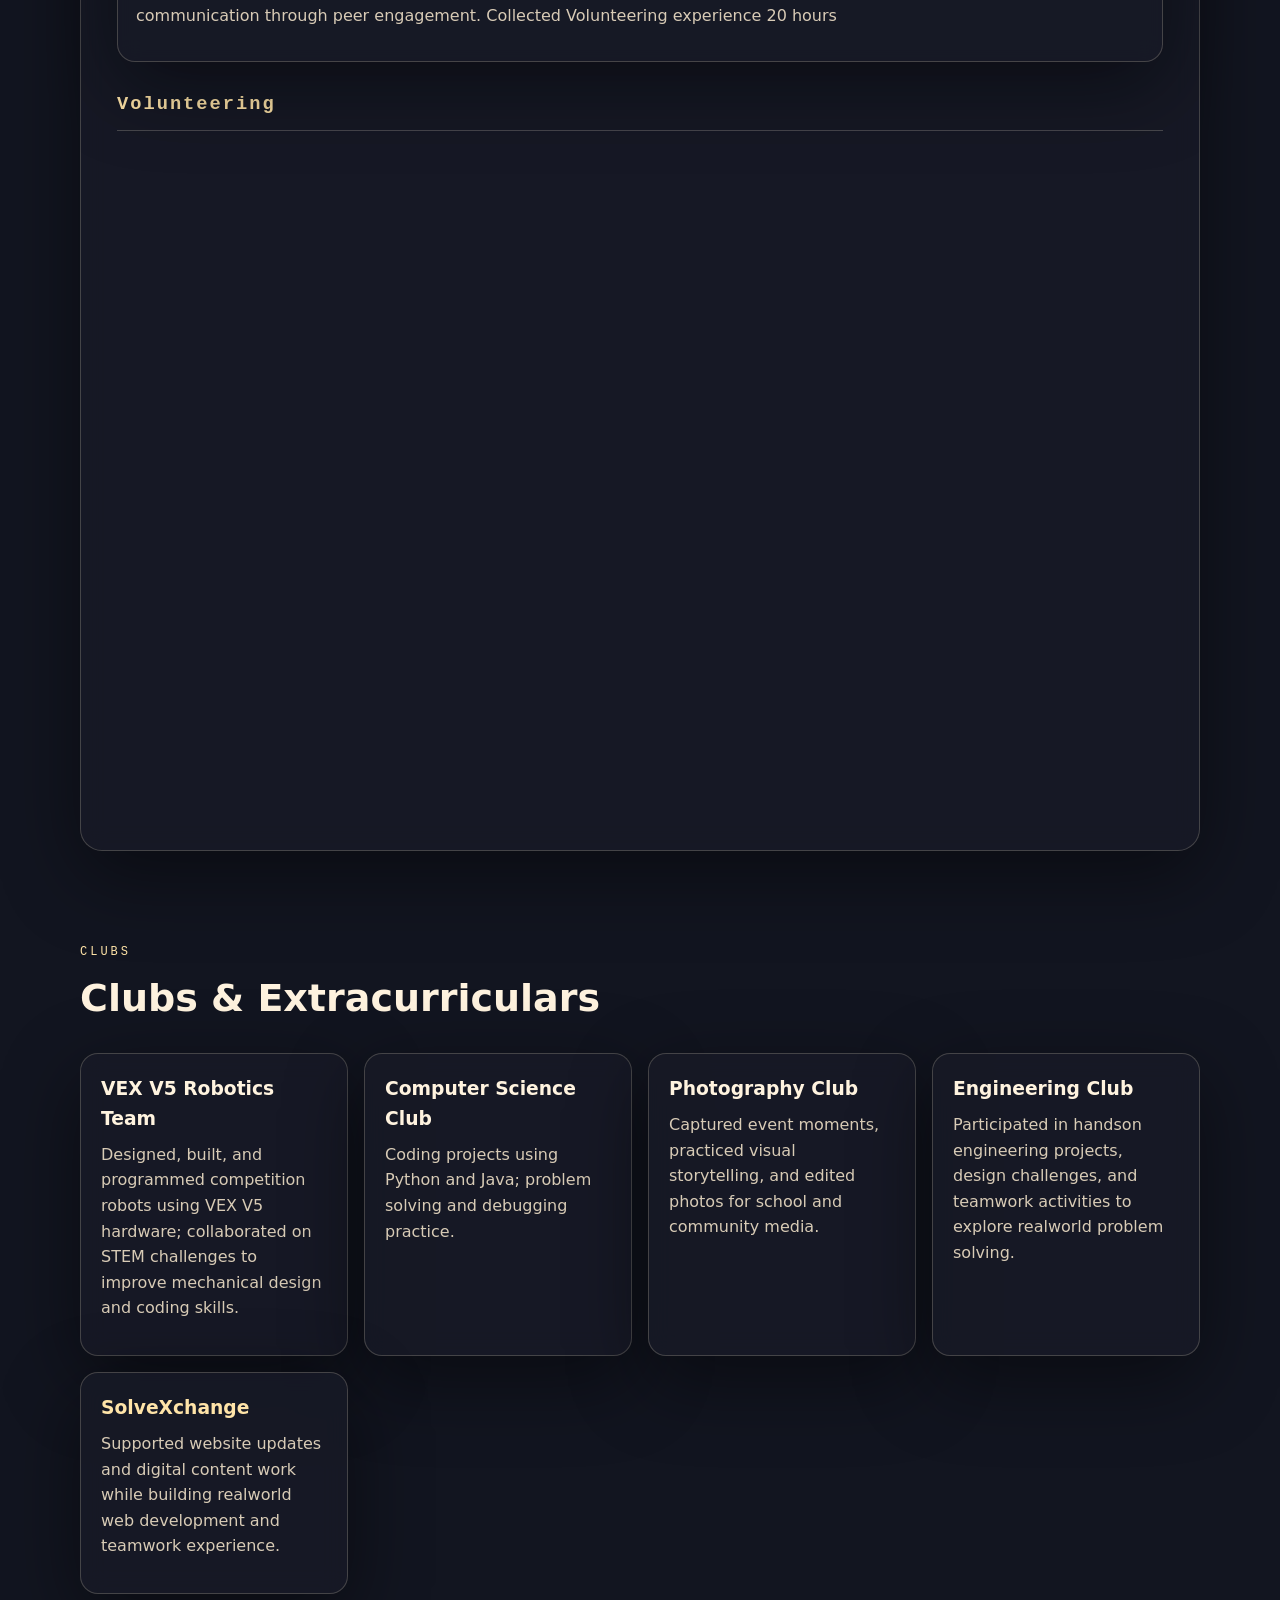
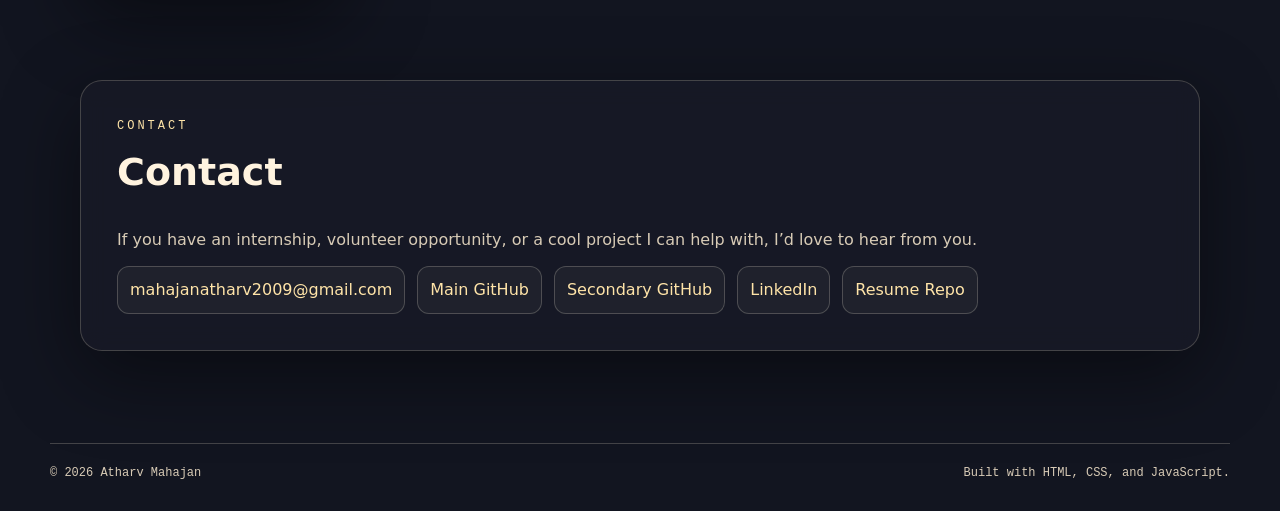
==== commit 130866e6: "updated the scripts for the bot" ====
--- a/index.html
+++ b/index.html
@@ -77,45 +77,12 @@
 <a class="btn" href="https://www.linkedin.com/in/atharv-mahajan-990a02402/" rel="noopener" target="_blank">LinkedIn</a>
 </div>
 </section>
-<section class="section-grid" id="about">
-<div class="section-card wide">
-<div class="card-title"><span>01</span><h2>About Me</h2></div>
-<p>
-          High school developer and tech-support learner who enjoys web projects,
-          creative tools, and homelab tinkering. Open to internships and volunteer tech roles.
-        </p>
-<div class="mini-terminal">
-<span>atharv@portfolio:~$</span> keep_building();
-        </div>
-</div>
-<div class="section-card">
-<div class="card-title"><span>02</span><h2>Education</h2></div>
-<h3>Iroquois Ridge High School — Grade 11</h3>
-<p>Oakville, ON • 2025–2026</p>
-<p>Computer Engineering, Stem, and Tech focused courseload.</p>
-</div>
-<div class="section-card">
-<div class="card-title"><span>03</span><h2>Certifications</h2></div>
-<h3>LinkedIn Learning Certificates</h3>
-<p>2024–2025</p>
-<p>Web design, HTML, CSS, and JavaScript foundations.</p>
-</div>
-</section>
-<section class="panel-frame content-section" id="skills">
-<div class="section-heading">
-<span class="section-number">SKILLS</span>
-<h2>Top Skills</h2>
-</div>
-<div class="skills-grid">
-<span>HTML • CSS • JavaScript</span>
-<span>Website updates &amp; CMS</span>
-<span>OBS Studio • Zoom</span>
-<span>Microsoft Office • Google Workspace</span>
-<span>Windows • Linux • macOS</span>
-<span>A/V setup &amp; troubleshooting</span>
-<span>Photography • 3D printing • Canva</span>
-<span>File organization &amp; cloud storage</span>
-</div>
+<section class="content-section featured-projects-section" id="featured-projects">
+<div class="section-heading">
+<span class="section-number">FEATURED</span>
+<h2>Featured Projects</h2>
+</div>
+<div class="project-grid featured-project-grid" id="featuredProjectGrid"></div>
 </section>
 <section class="content-section" id="projects">
 <div class="section-heading">
@@ -132,7 +99,7 @@
 <button class="filter-btn" data-filter="GitHub" type="button">GitHub</button>
 </div>
 <div class="project-grid" id="projectGrid">
-<article class="project-card" data-category="Homelab">
+<article class="project-card pinned-card" data-category="Homelab" data-pin="2">
 <div class="project-tag">Homelab</div>
 <h3>Proxmox Server from Old Laptops</h3>
 <p>Repurposed multiple retired laptops into a Proxmox cluster running VMs/LXCs for web hosting, testing, and backups. Configured networking, storage, and automated updates.</p>
@@ -162,6 +129,47 @@
 </article>
 </div>
 </section>
+<section class="section-grid" id="about">
+<div class="section-card wide">
+<div class="card-title"><span>01</span><h2>About Me</h2></div>
+<p>
+          High school developer and tech-support learner who enjoys web projects,
+          creative tools, and homelab tinkering. Open to internships and volunteer tech roles.
+        </p>
+<div class="mini-terminal">
+<span>atharv@portfolio:~$</span> keep_building();
+        </div>
+</div>
+<div class="section-card">
+<div class="card-title"><span>02</span><h2>Education</h2></div>
+<h3>Iroquois Ridge High School — Grade 11</h3>
+<p>Oakville, ON • 2025–2026</p>
+<p>Computer Engineering, Stem, and Tech focused courseload.</p>
+</div>
+<div class="section-card">
+<div class="card-title"><span>03</span><h2>Certifications</h2></div>
+<h3>LinkedIn Learning Certificates</h3>
+<p>2024–2025</p>
+<p>Web design, HTML, CSS, and JavaScript foundations.</p>
+</div>
+</section>
+<section class="panel-frame content-section" id="skills">
+<div class="section-heading">
+<span class="section-number">SKILLS</span>
+<h2>Top Skills</h2>
+</div>
+<div class="skills-grid">
+<span>HTML • CSS • JavaScript</span>
+<span>Website updates &amp; CMS</span>
+<span>OBS Studio • Zoom</span>
+<span>Microsoft Office • Google Workspace</span>
+<span>Windows • Linux • macOS</span>
+<span>A/V setup &amp; troubleshooting</span>
+<span>Photography • 3D printing • Canva</span>
+<span>File organization &amp; cloud storage</span>
+</div>
+</section>
+
 <section class="content-section record-room-section" id="play">
 <div class="section-heading">
 <span class="section-number">PLAY</span>
--- a/styles.css
+++ b/styles.css
@@ -629,9 +629,9 @@
 
 .project-card.is-hidden { display: none; }
 .project-card[data-pin-replaced="true"] { display: none !important; }
-.project-card.pinned-card {
-  border-color: var(--line-strong);
-}
+.project-card.pinned-card { border-color: var(--line-strong); }
+.featured-projects-section .section-heading { margin-bottom: 18px; }
+.featured-project-grid .project-card { min-height: 240px; }
 .project-card .links {
   margin-top: auto;
   padding-top: 12px;
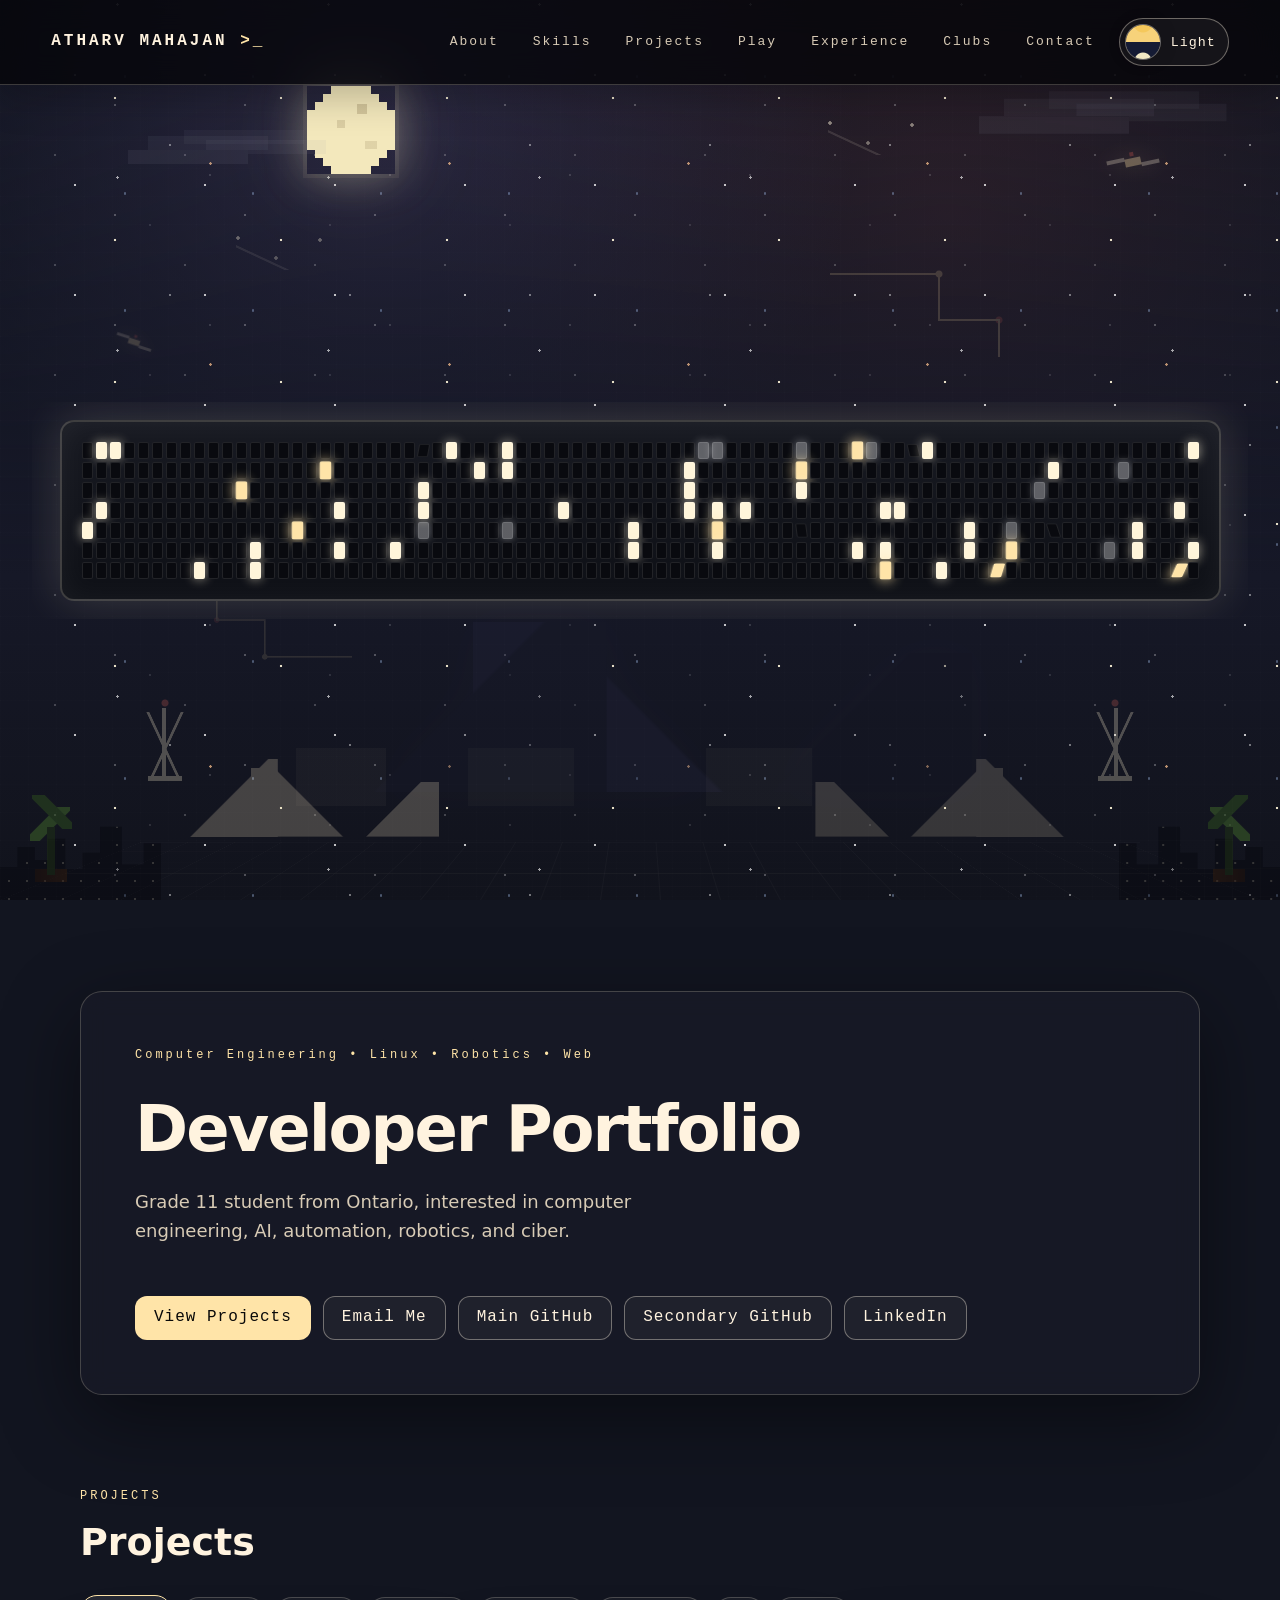
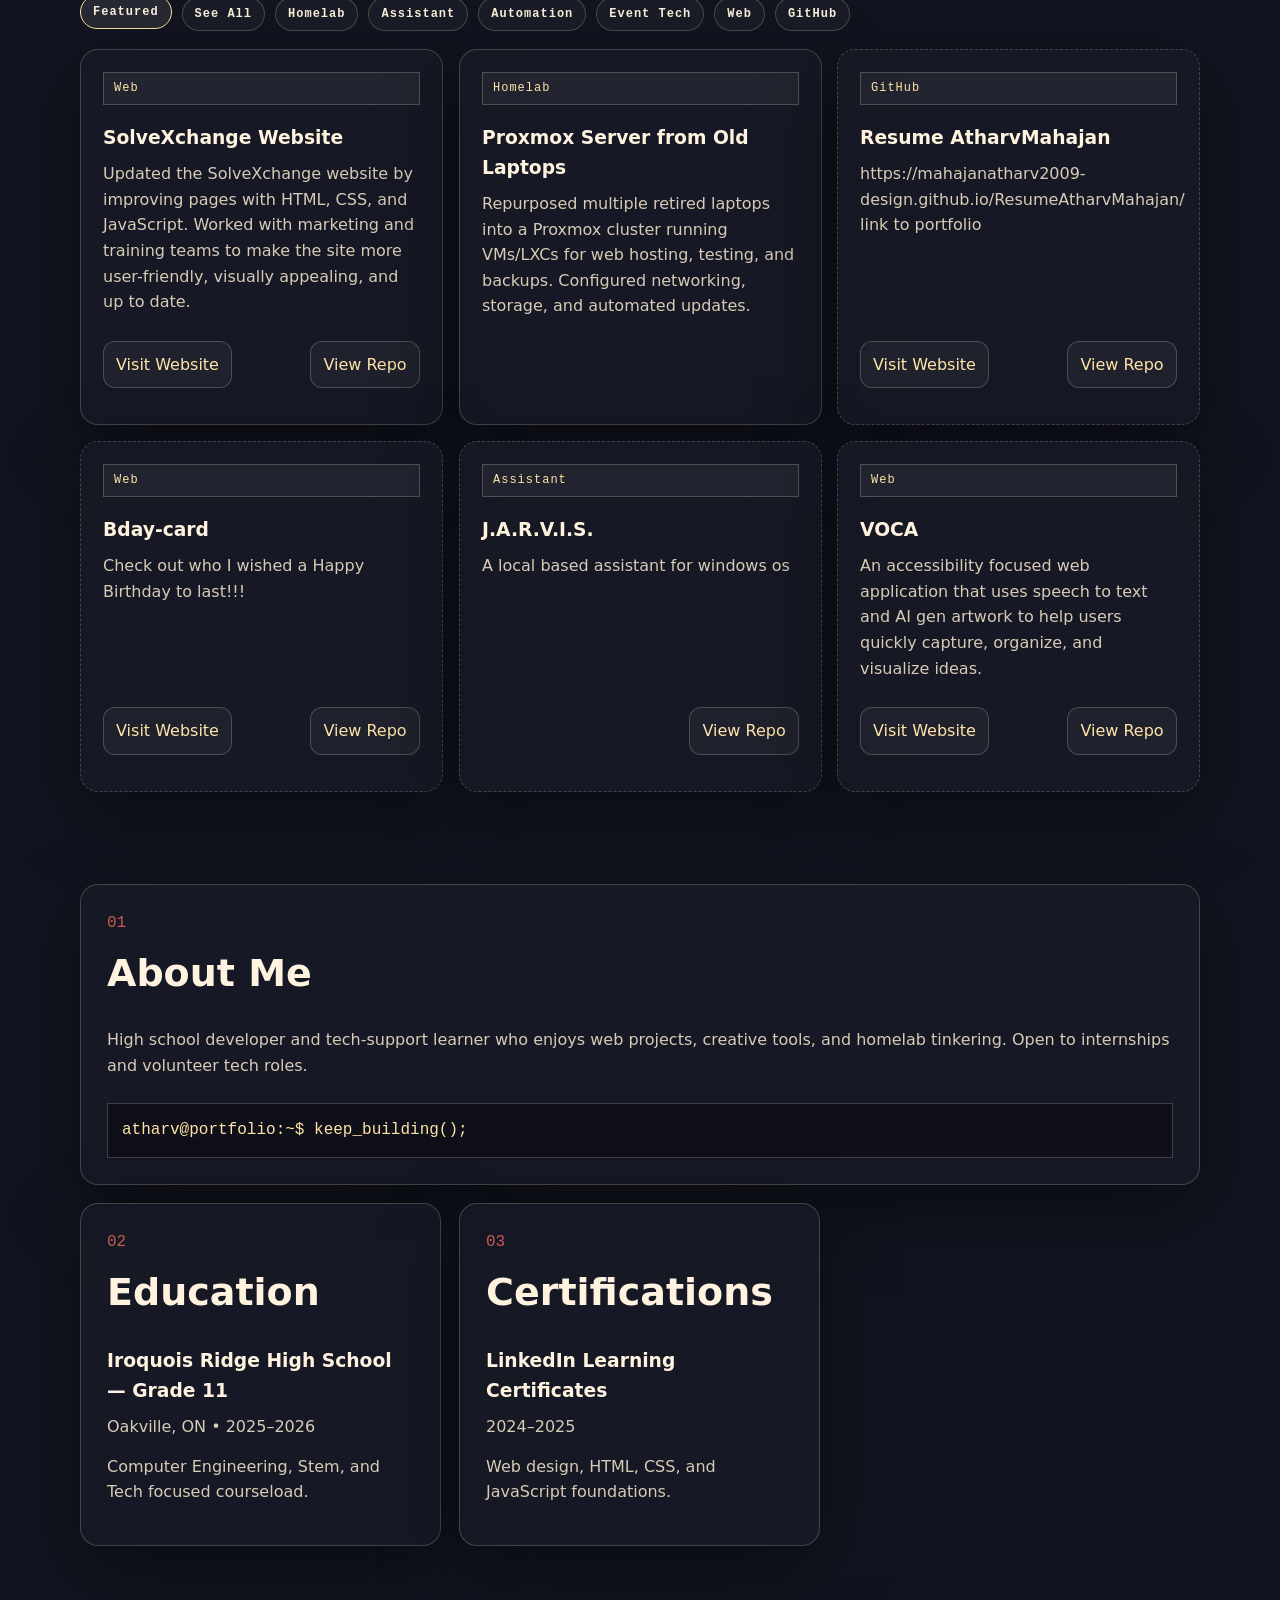
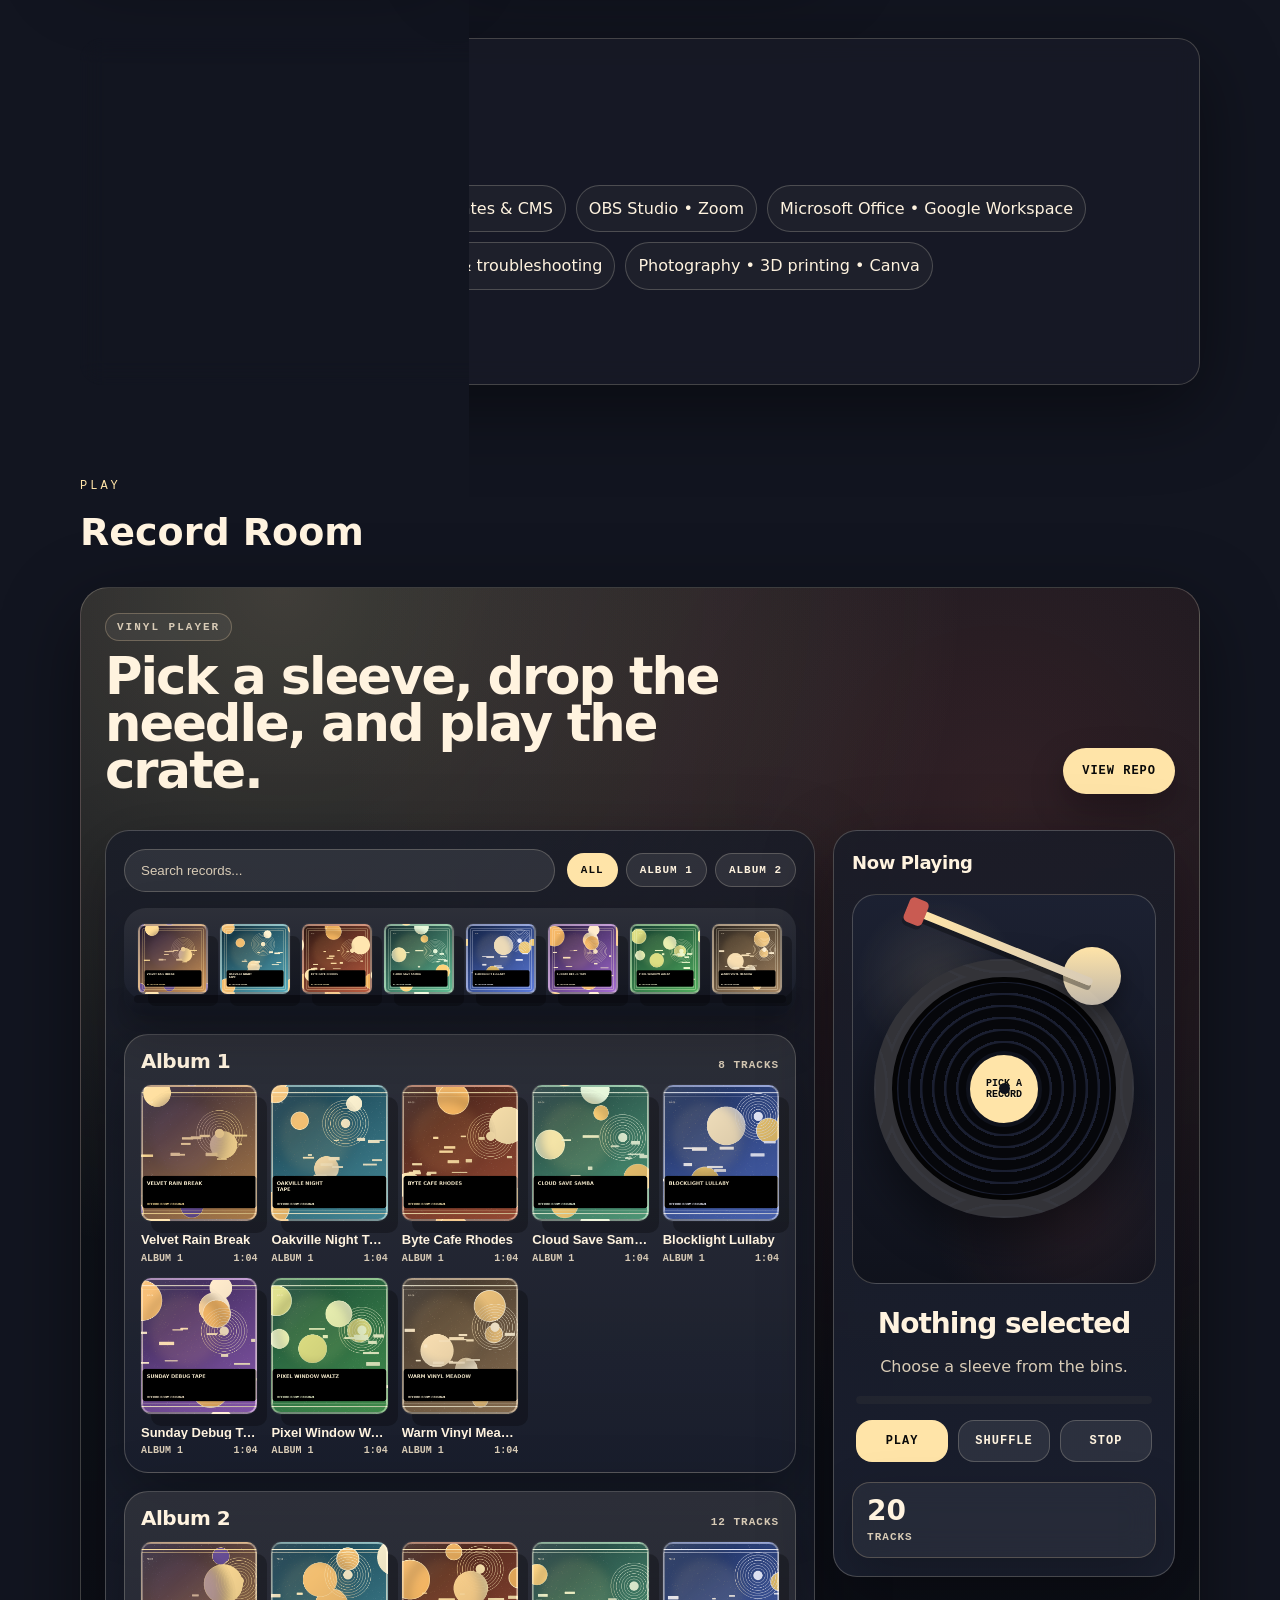
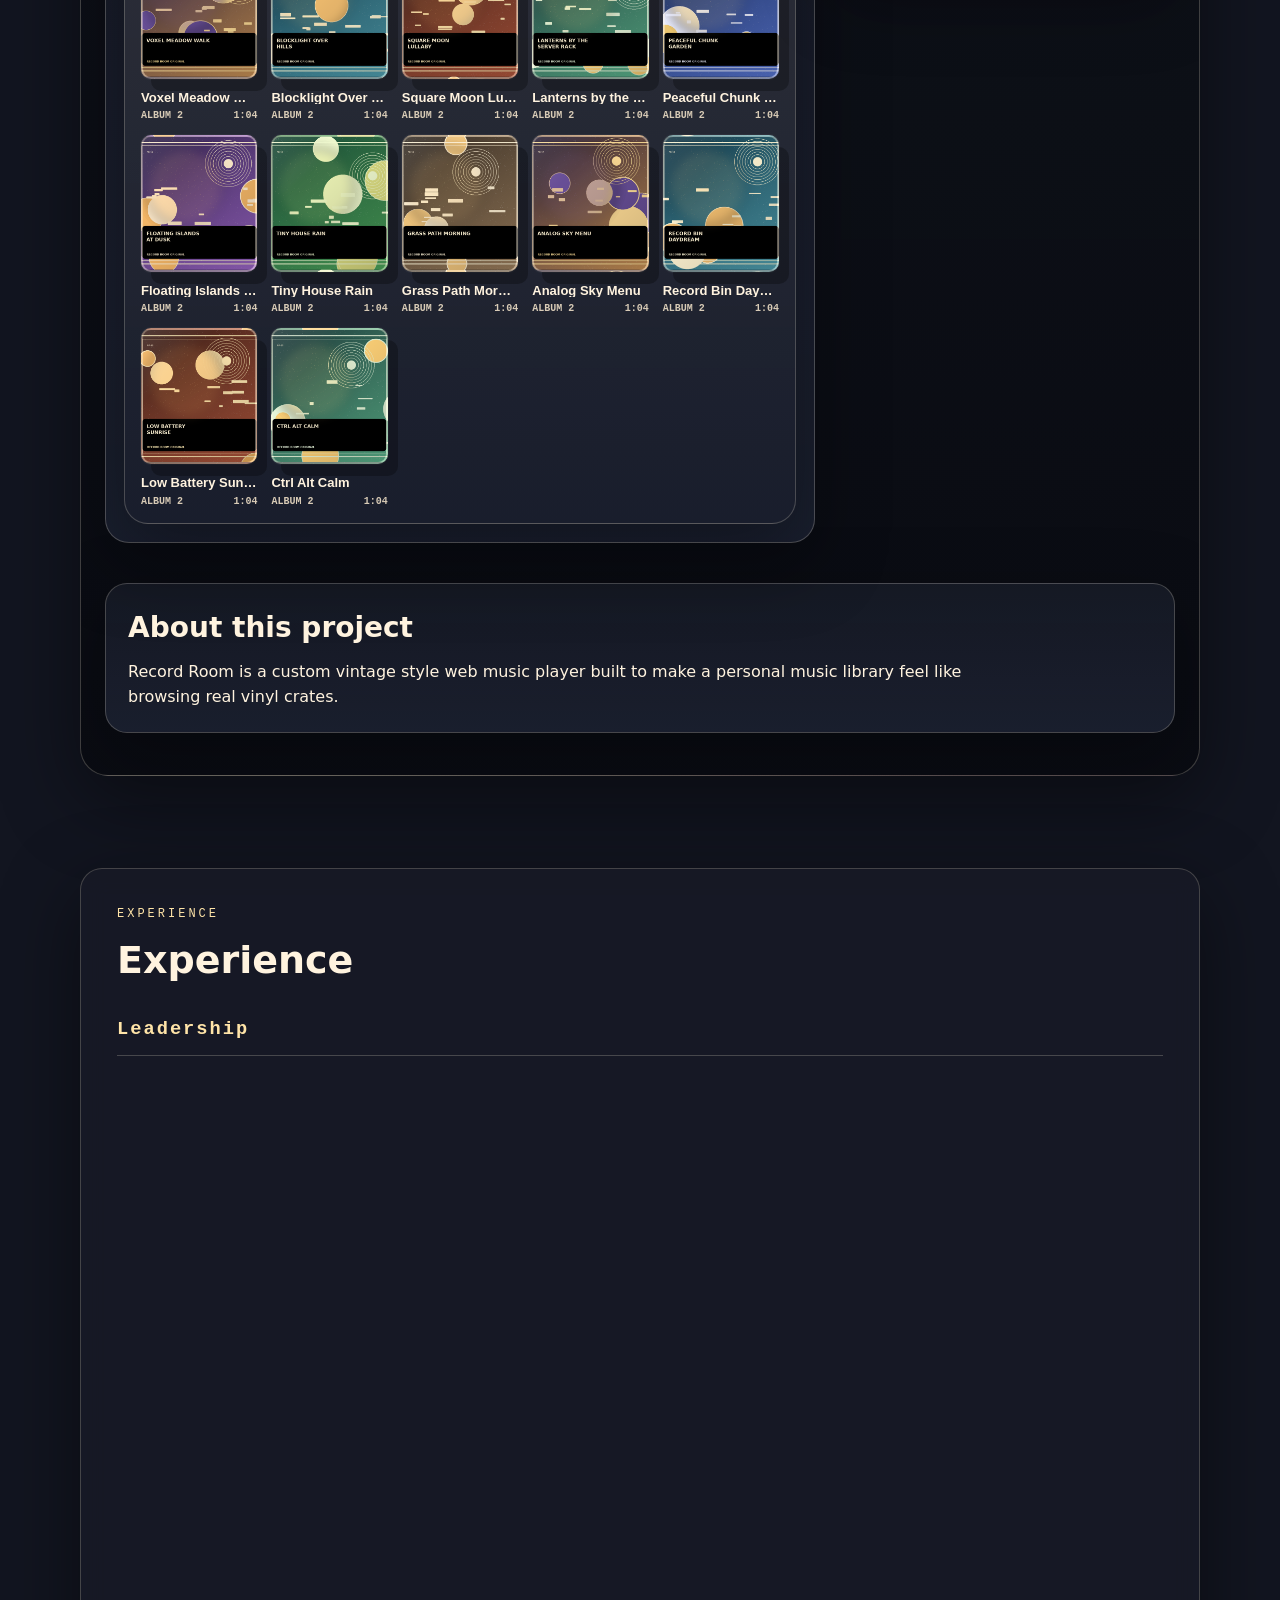
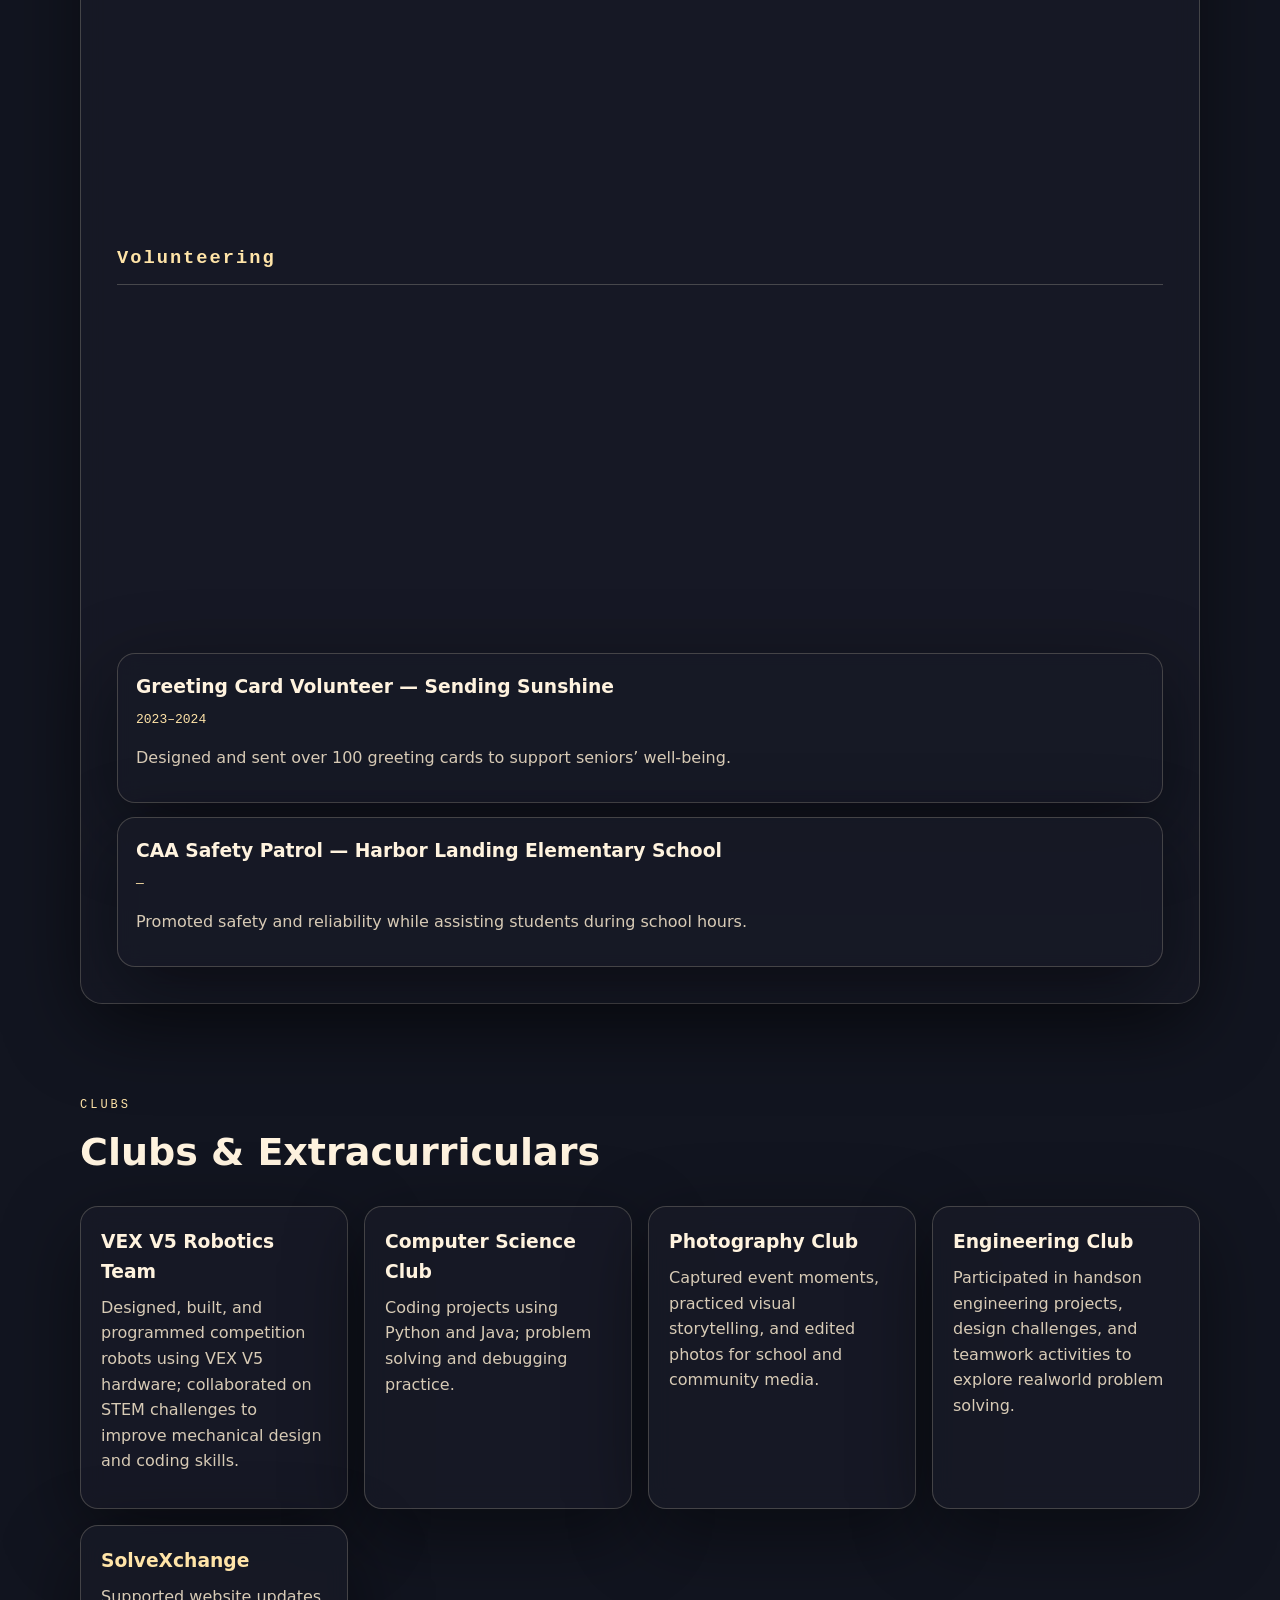
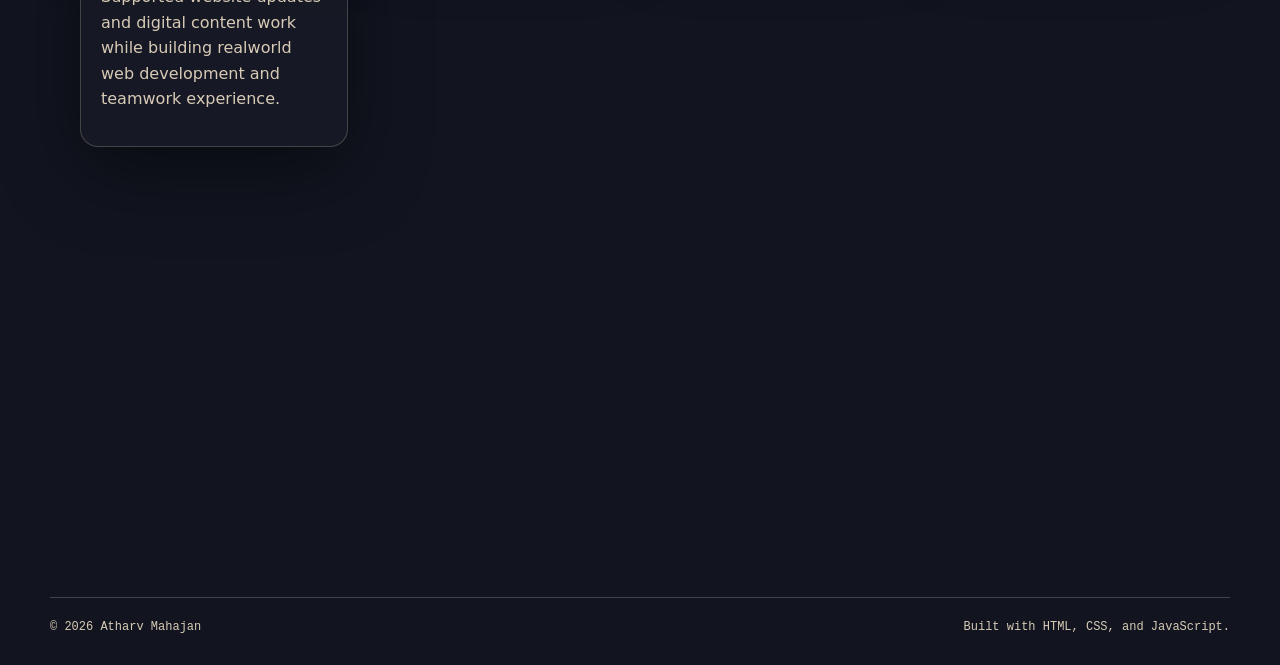
==== commit 75963e19: "feactured section" ====
--- a/index.html
+++ b/index.html
@@ -77,20 +77,14 @@
 <a class="btn" href="https://www.linkedin.com/in/atharv-mahajan-990a02402/" rel="noopener" target="_blank">LinkedIn</a>
 </div>
 </section>
-<section class="content-section featured-projects-section" id="featured-projects">
-<div class="section-heading">
-<span class="section-number">FEATURED</span>
-<h2>Featured Projects</h2>
-</div>
-<div class="project-grid featured-project-grid" id="featuredProjectGrid"></div>
-</section>
 <section class="content-section" id="projects">
 <div class="section-heading">
 <span class="section-number">PROJECTS</span>
 <h2>Projects</h2>
 </div>
 <div aria-label="Project filters" class="project-controls">
-<button class="filter-btn active" data-filter="all" type="button">See All</button>
+<button class="filter-btn active" data-filter="Featured" type="button">Featured</button>
+<button class="filter-btn" data-filter="all" type="button">See All</button>
 <button class="filter-btn" data-filter="Homelab" type="button">Homelab</button>
 <button class="filter-btn" data-filter="Assistant" type="button">Assistant</button>
 <button class="filter-btn" data-filter="Automation" type="button">Automation</button>
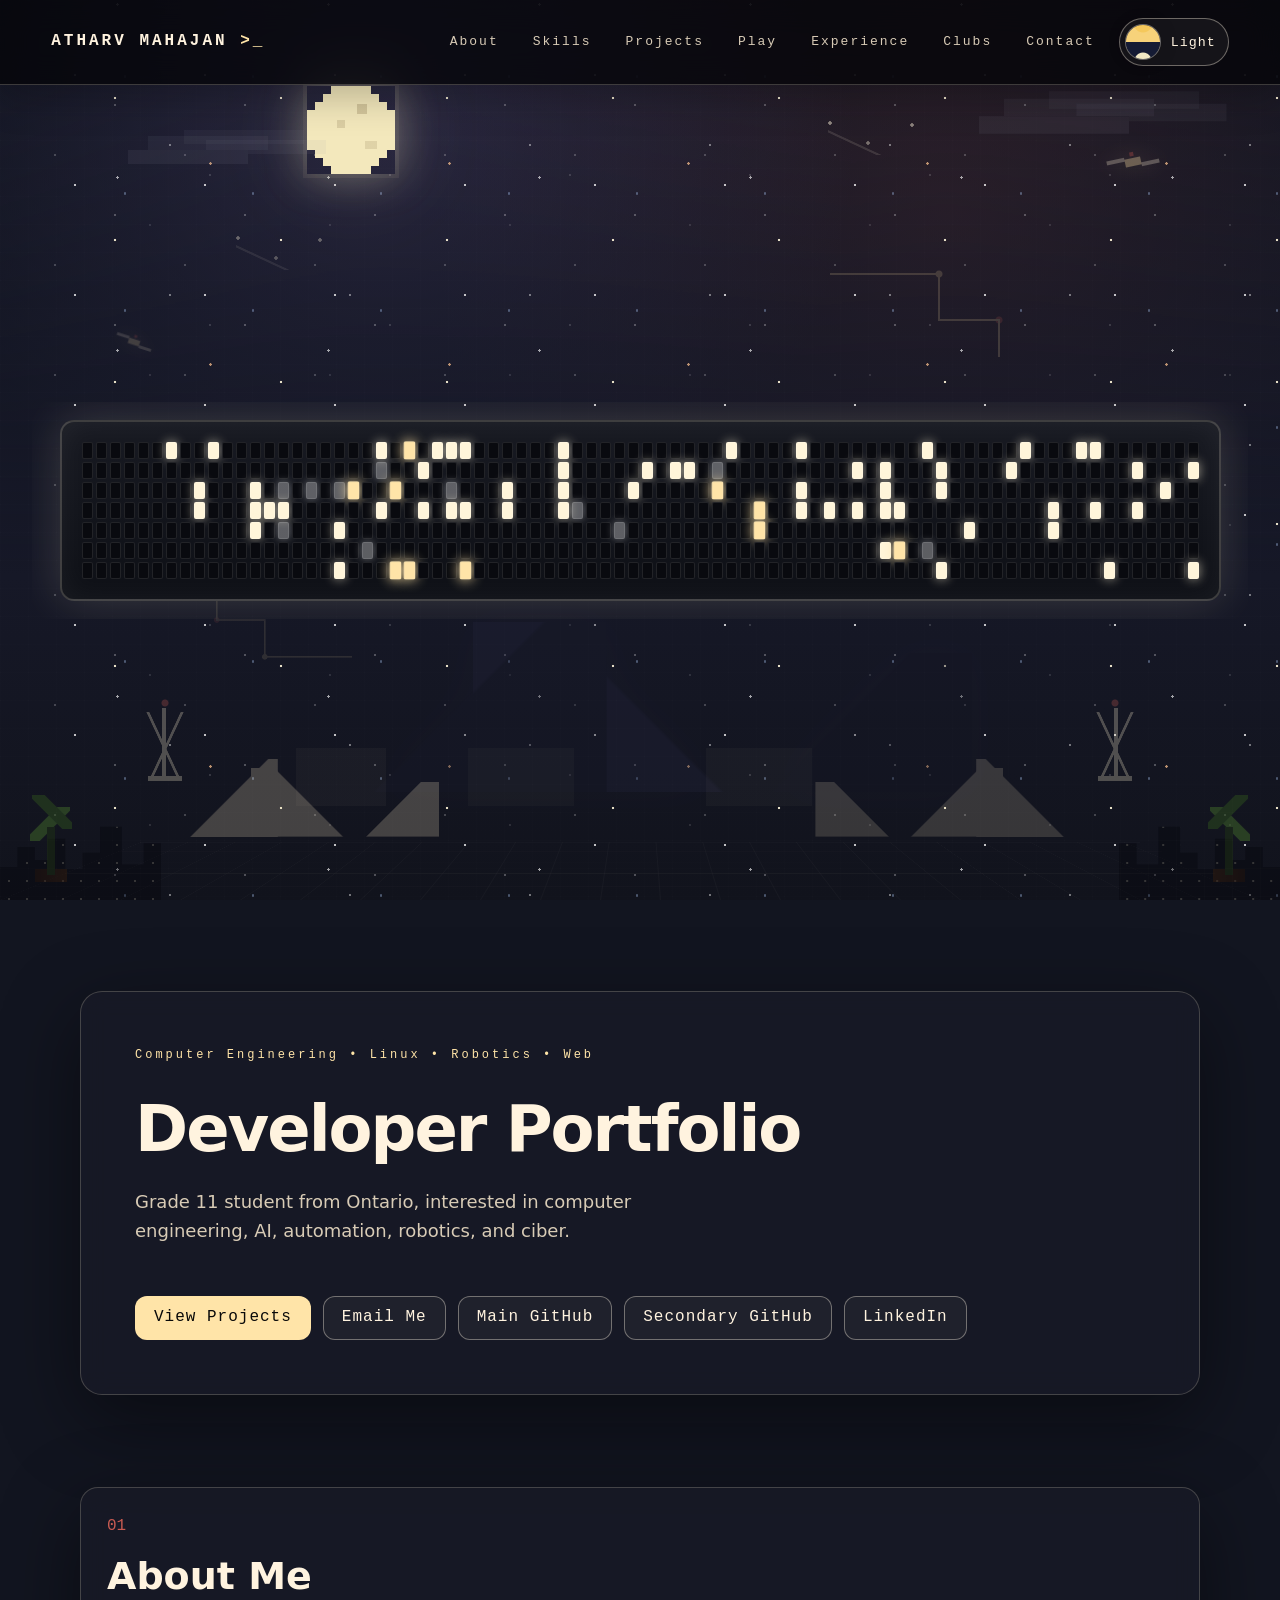
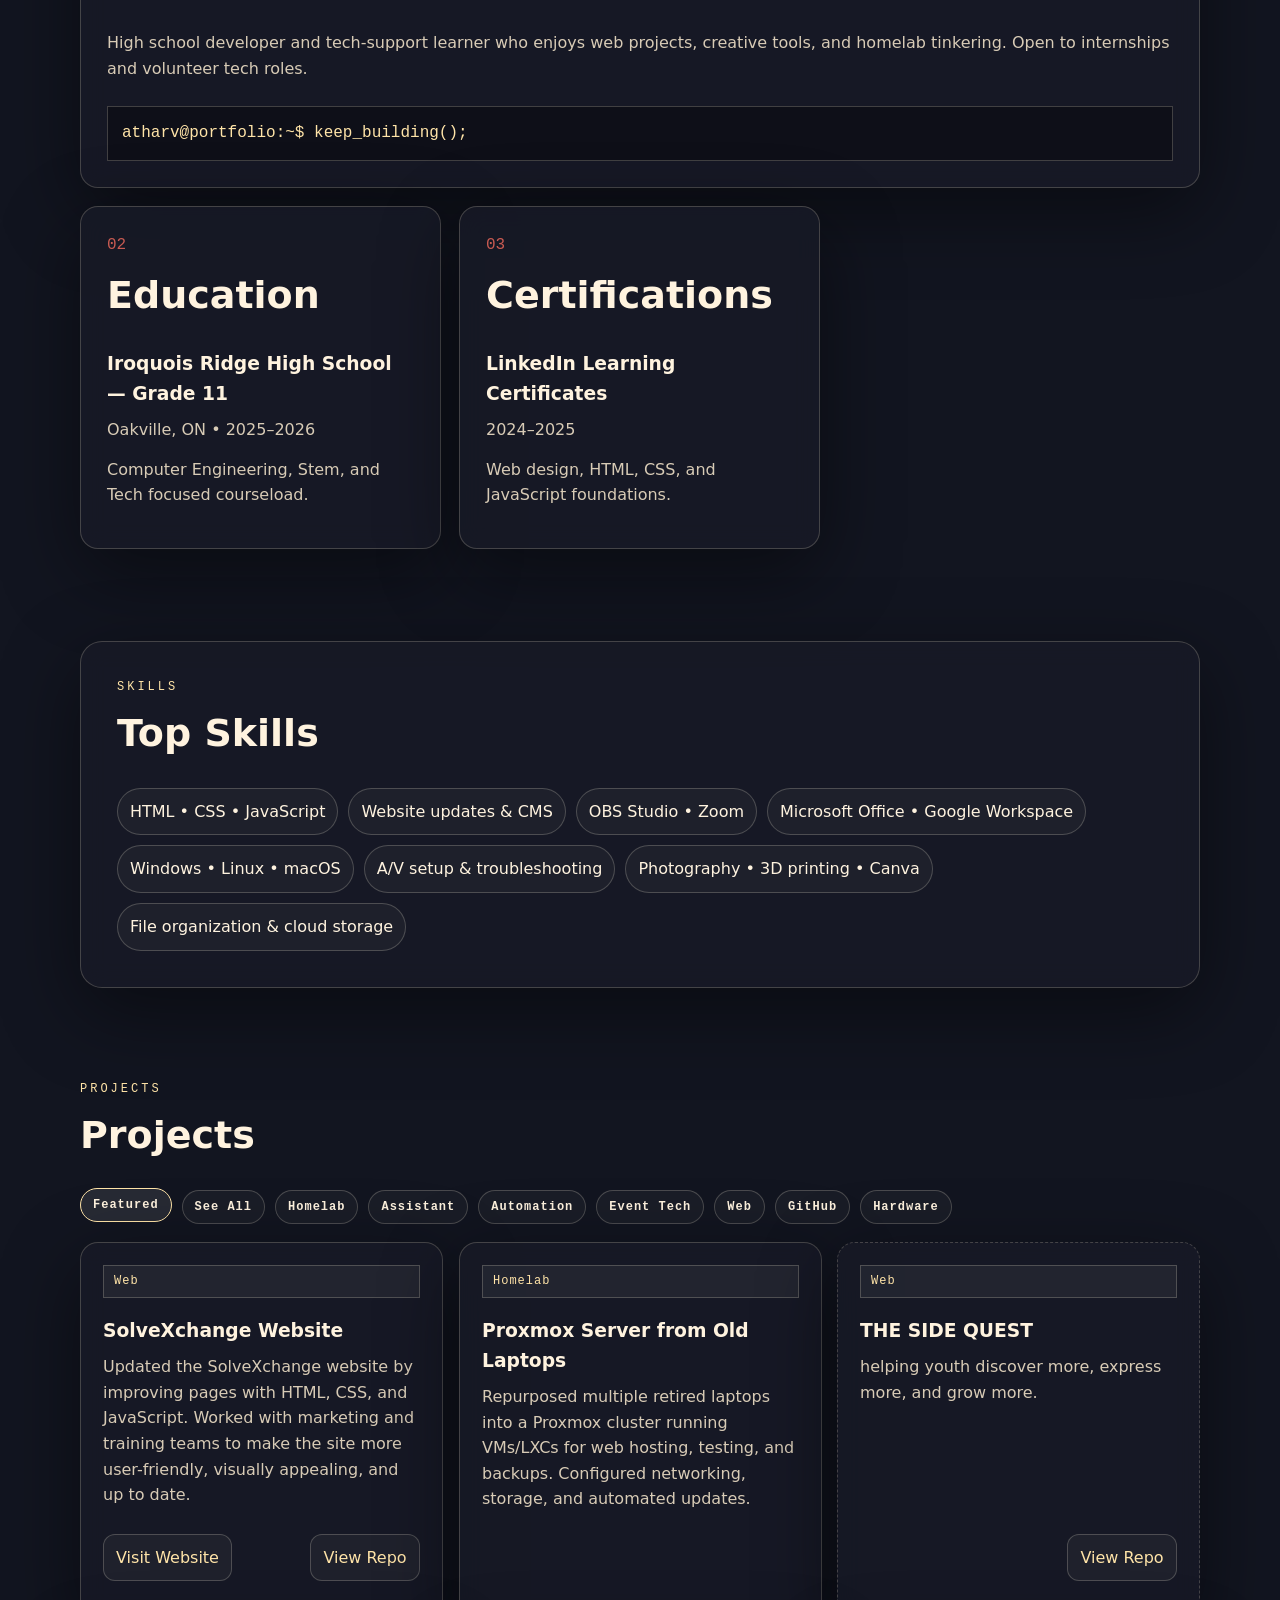
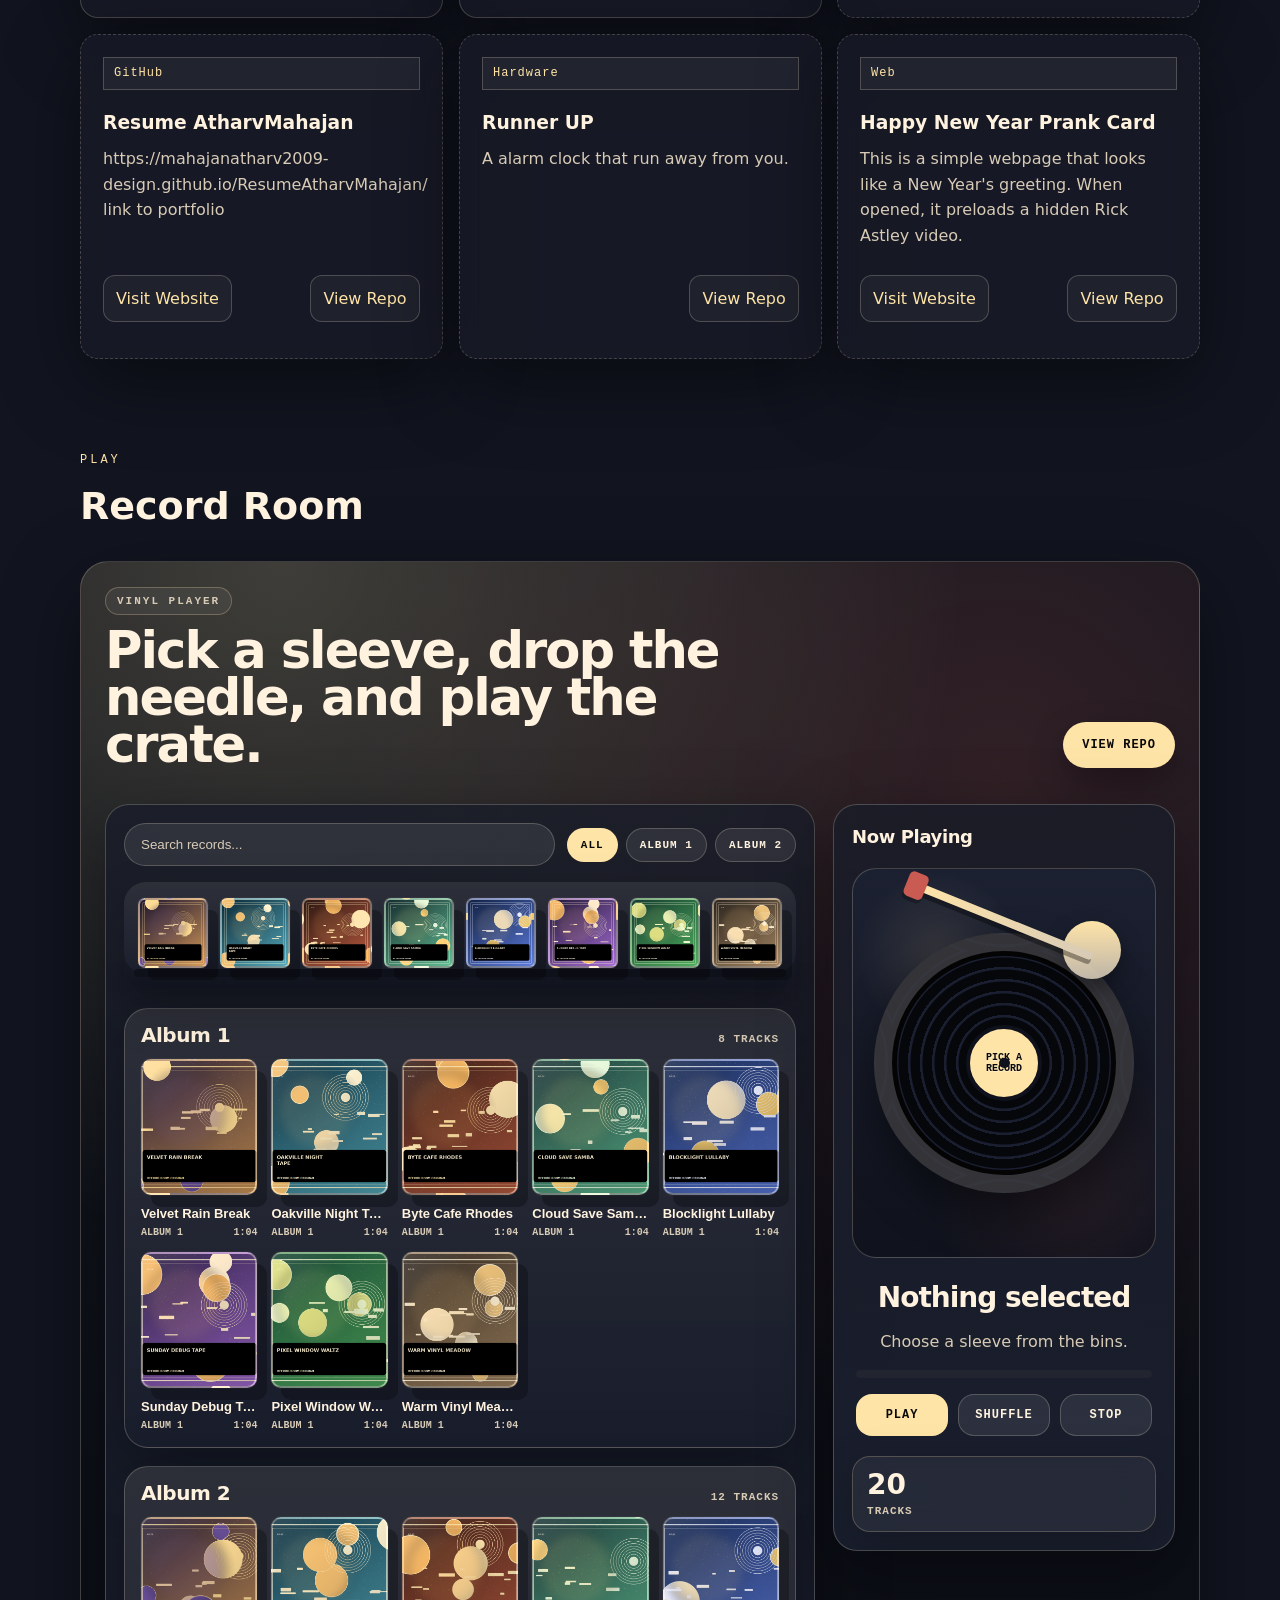
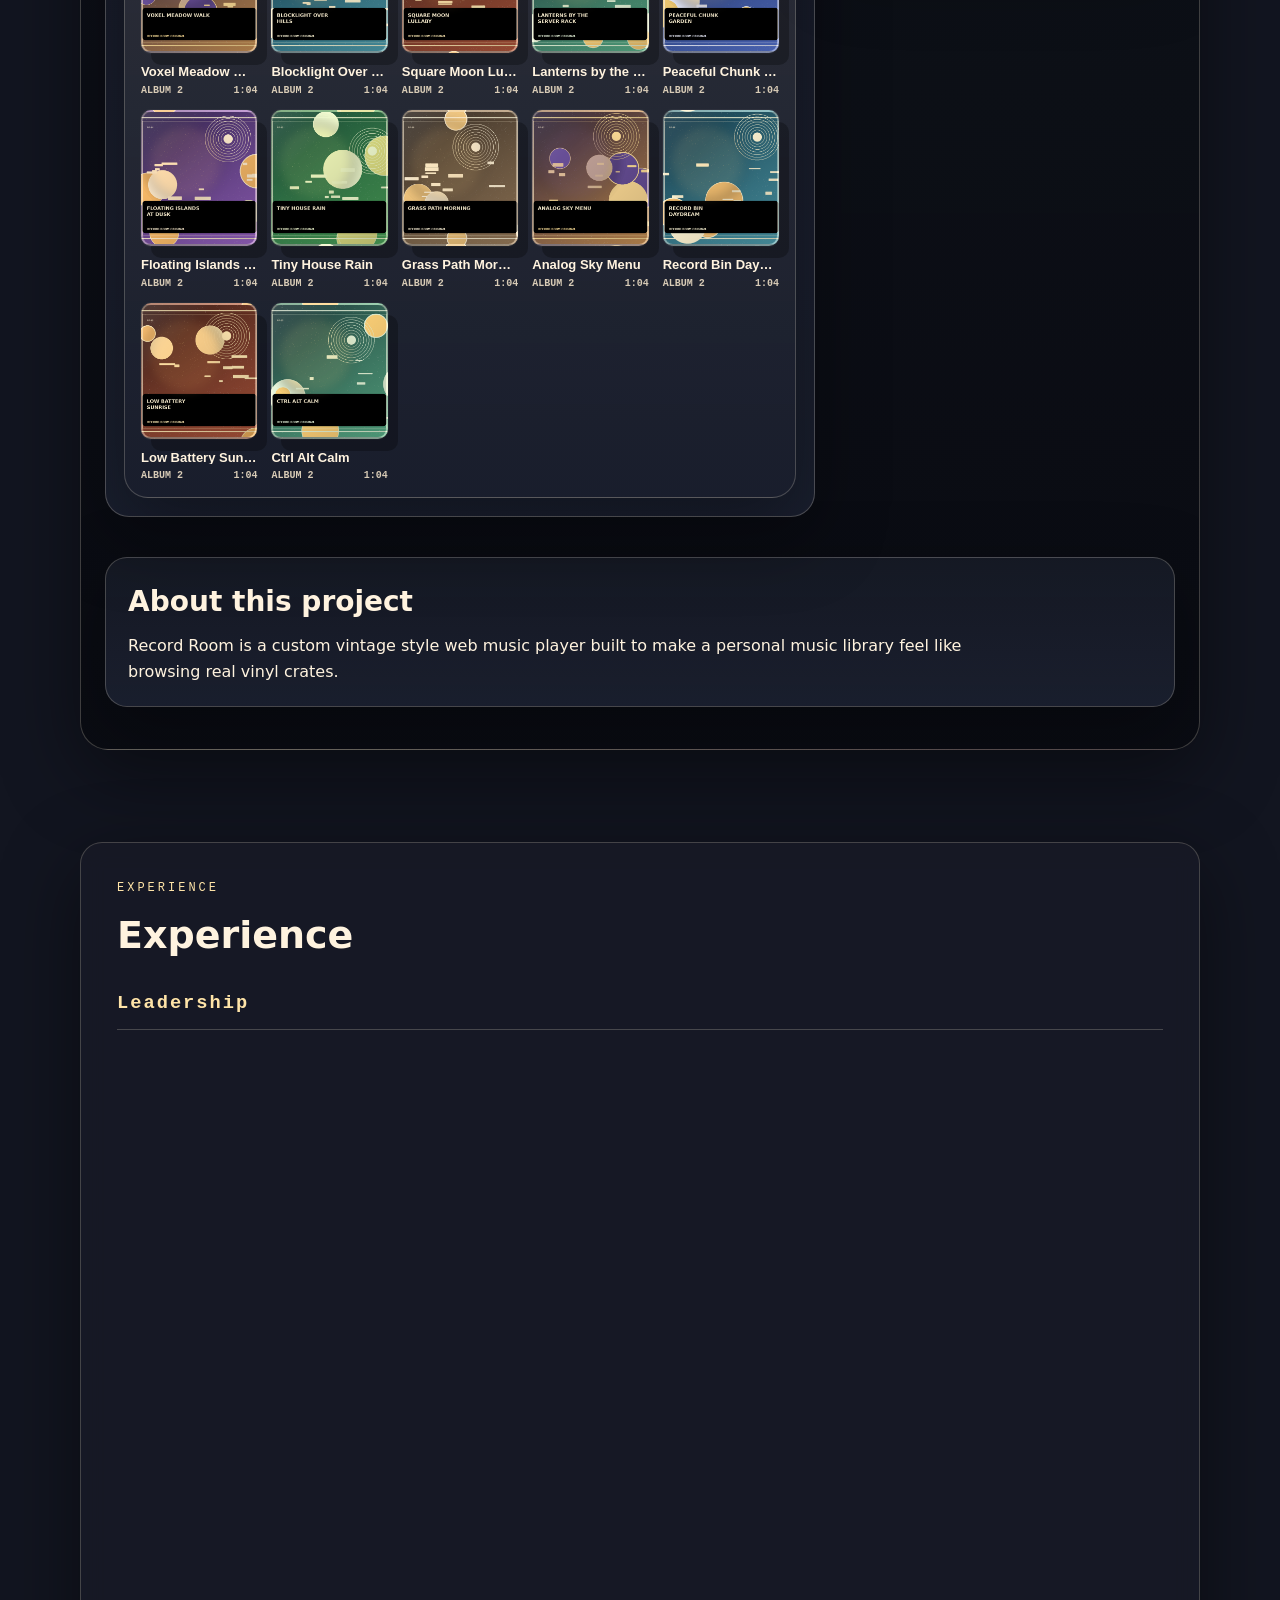
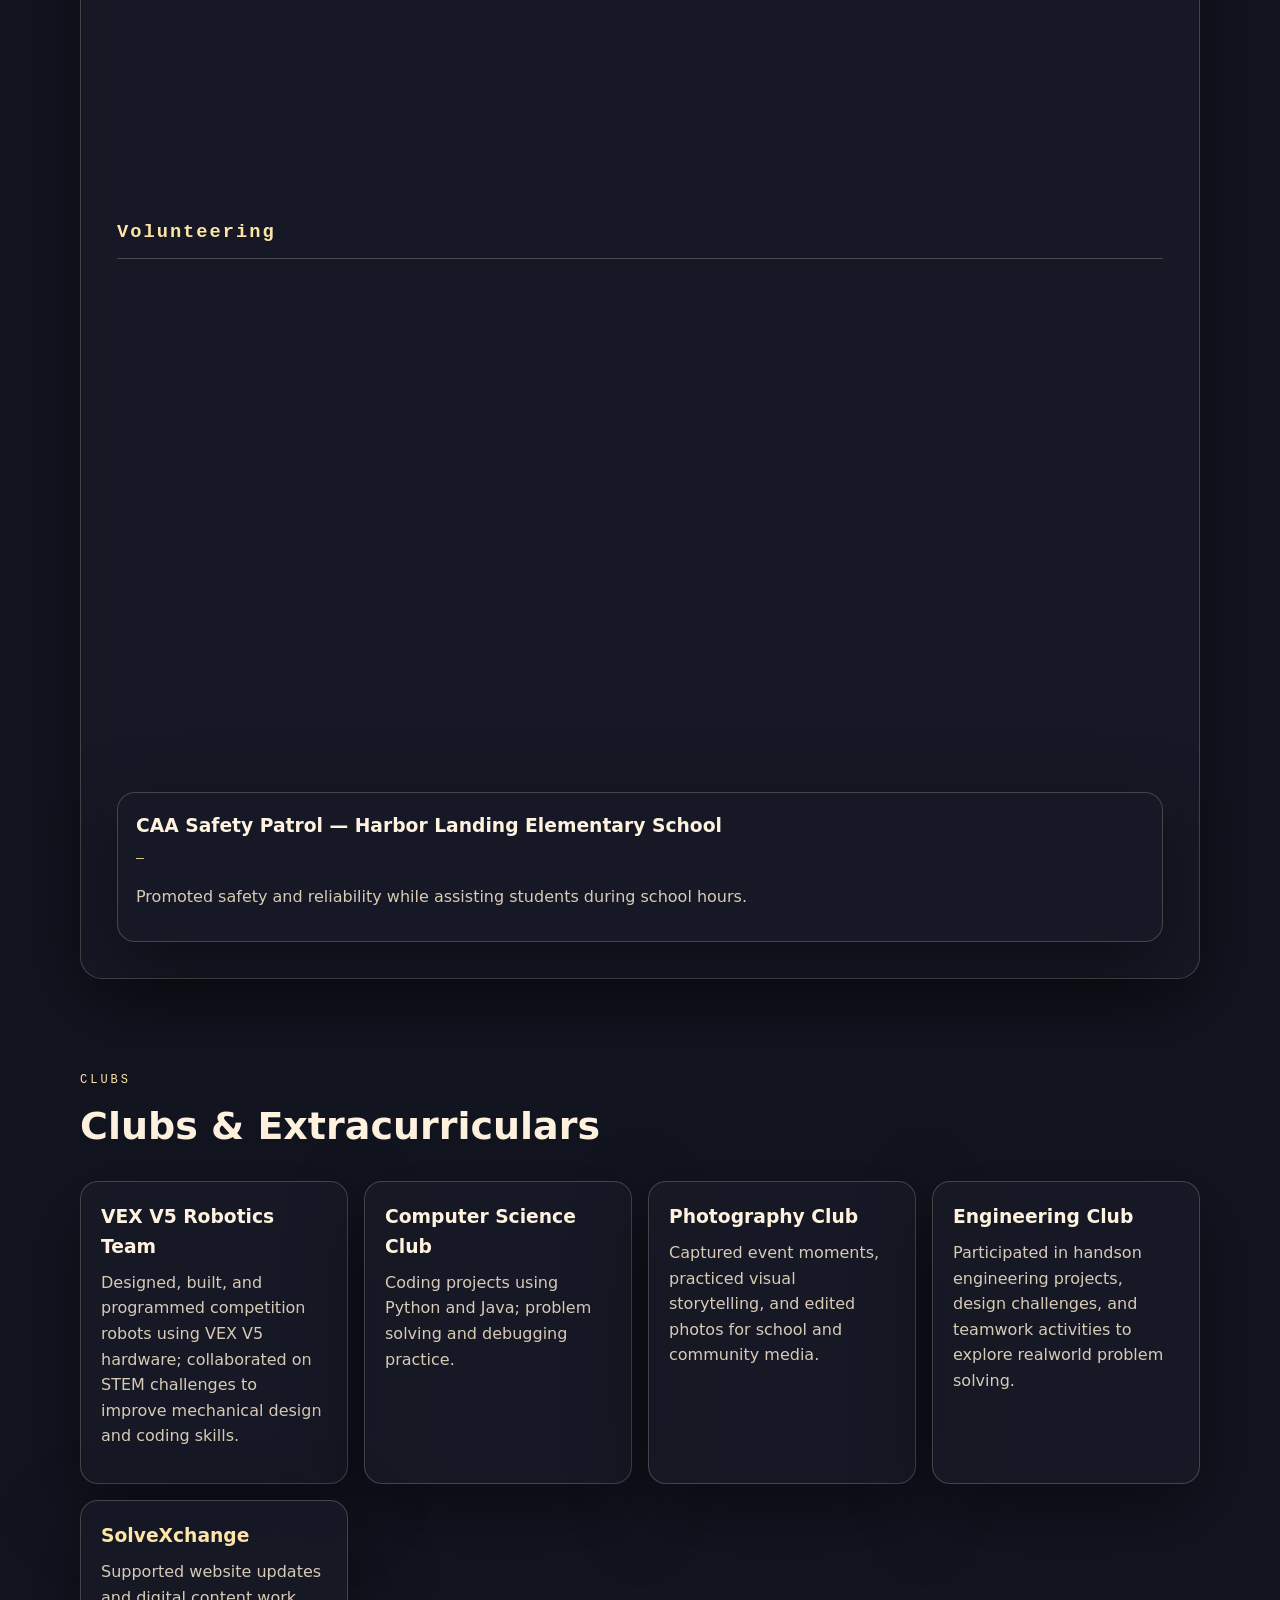
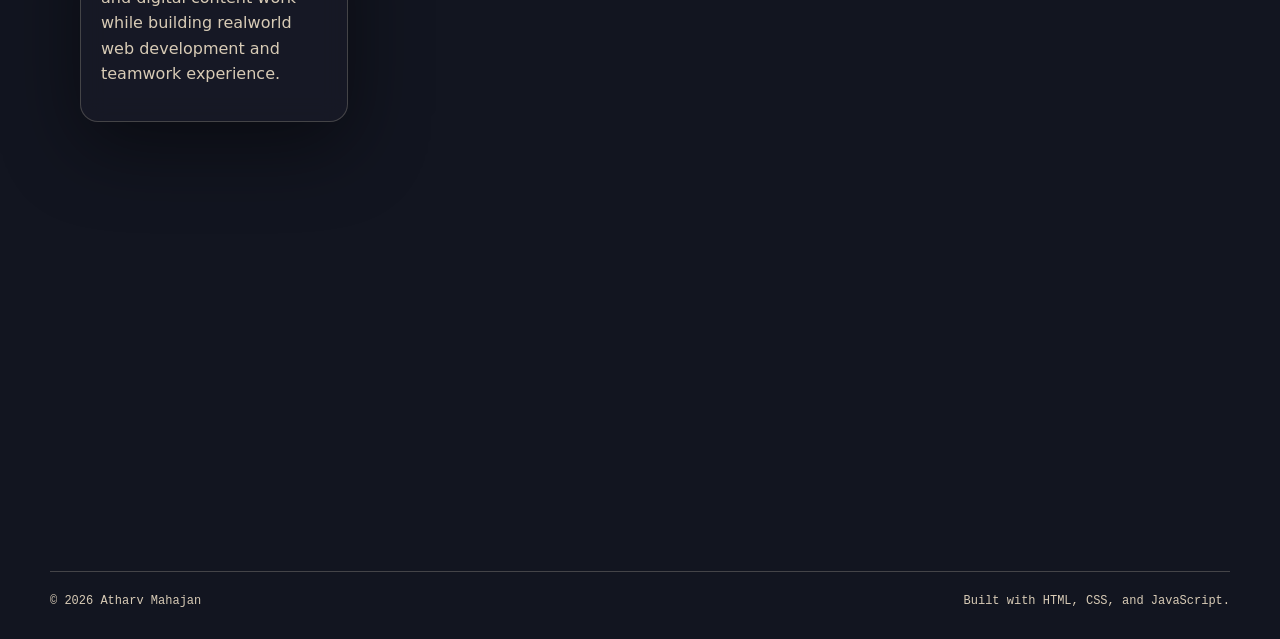
==== commit fec21099: "Add files via upload" ====
--- a/index.html
+++ b/index.html
@@ -77,6 +77,47 @@
 <a class="btn" href="https://www.linkedin.com/in/atharv-mahajan-990a02402/" rel="noopener" target="_blank">LinkedIn</a>
 </div>
 </section>
+
+<section class="section-grid" id="about">
+<div class="section-card wide">
+<div class="card-title"><span>01</span><h2>About Me</h2></div>
+<p>
+          High school developer and tech-support learner who enjoys web projects,
+          creative tools, and homelab tinkering. Open to internships and volunteer tech roles.
+        </p>
+<div class="mini-terminal">
+<span>atharv@portfolio:~$</span> keep_building();
+        </div>
+</div>
+<div class="section-card">
+<div class="card-title"><span>02</span><h2>Education</h2></div>
+<h3>Iroquois Ridge High School — Grade 11</h3>
+<p>Oakville, ON • 2025–2026</p>
+<p>Computer Engineering, Stem, and Tech focused courseload.</p>
+</div>
+<div class="section-card">
+<div class="card-title"><span>03</span><h2>Certifications</h2></div>
+<h3>LinkedIn Learning Certificates</h3>
+<p>2024–2025</p>
+<p>Web design, HTML, CSS, and JavaScript foundations.</p>
+</div>
+</section>
+<section class="panel-frame content-section" id="skills">
+<div class="section-heading">
+<span class="section-number">SKILLS</span>
+<h2>Top Skills</h2>
+</div>
+<div class="skills-grid">
+<span>HTML • CSS • JavaScript</span>
+<span>Website updates &amp; CMS</span>
+<span>OBS Studio • Zoom</span>
+<span>Microsoft Office • Google Workspace</span>
+<span>Windows • Linux • macOS</span>
+<span>A/V setup &amp; troubleshooting</span>
+<span>Photography • 3D printing • Canva</span>
+<span>File organization &amp; cloud storage</span>
+</div>
+</section>
 <section class="content-section" id="projects">
 <div class="section-heading">
 <span class="section-number">PROJECTS</span>
@@ -123,46 +164,6 @@
 </article>
 </div>
 </section>
-<section class="section-grid" id="about">
-<div class="section-card wide">
-<div class="card-title"><span>01</span><h2>About Me</h2></div>
-<p>
-          High school developer and tech-support learner who enjoys web projects,
-          creative tools, and homelab tinkering. Open to internships and volunteer tech roles.
-        </p>
-<div class="mini-terminal">
-<span>atharv@portfolio:~$</span> keep_building();
-        </div>
-</div>
-<div class="section-card">
-<div class="card-title"><span>02</span><h2>Education</h2></div>
-<h3>Iroquois Ridge High School — Grade 11</h3>
-<p>Oakville, ON • 2025–2026</p>
-<p>Computer Engineering, Stem, and Tech focused courseload.</p>
-</div>
-<div class="section-card">
-<div class="card-title"><span>03</span><h2>Certifications</h2></div>
-<h3>LinkedIn Learning Certificates</h3>
-<p>2024–2025</p>
-<p>Web design, HTML, CSS, and JavaScript foundations.</p>
-</div>
-</section>
-<section class="panel-frame content-section" id="skills">
-<div class="section-heading">
-<span class="section-number">SKILLS</span>
-<h2>Top Skills</h2>
-</div>
-<div class="skills-grid">
-<span>HTML • CSS • JavaScript</span>
-<span>Website updates &amp; CMS</span>
-<span>OBS Studio • Zoom</span>
-<span>Microsoft Office • Google Workspace</span>
-<span>Windows • Linux • macOS</span>
-<span>A/V setup &amp; troubleshooting</span>
-<span>Photography • 3D printing • Canva</span>
-<span>File organization &amp; cloud storage</span>
-</div>
-</section>
 
 <section class="content-section record-room-section" id="play">
 <div class="section-heading">
